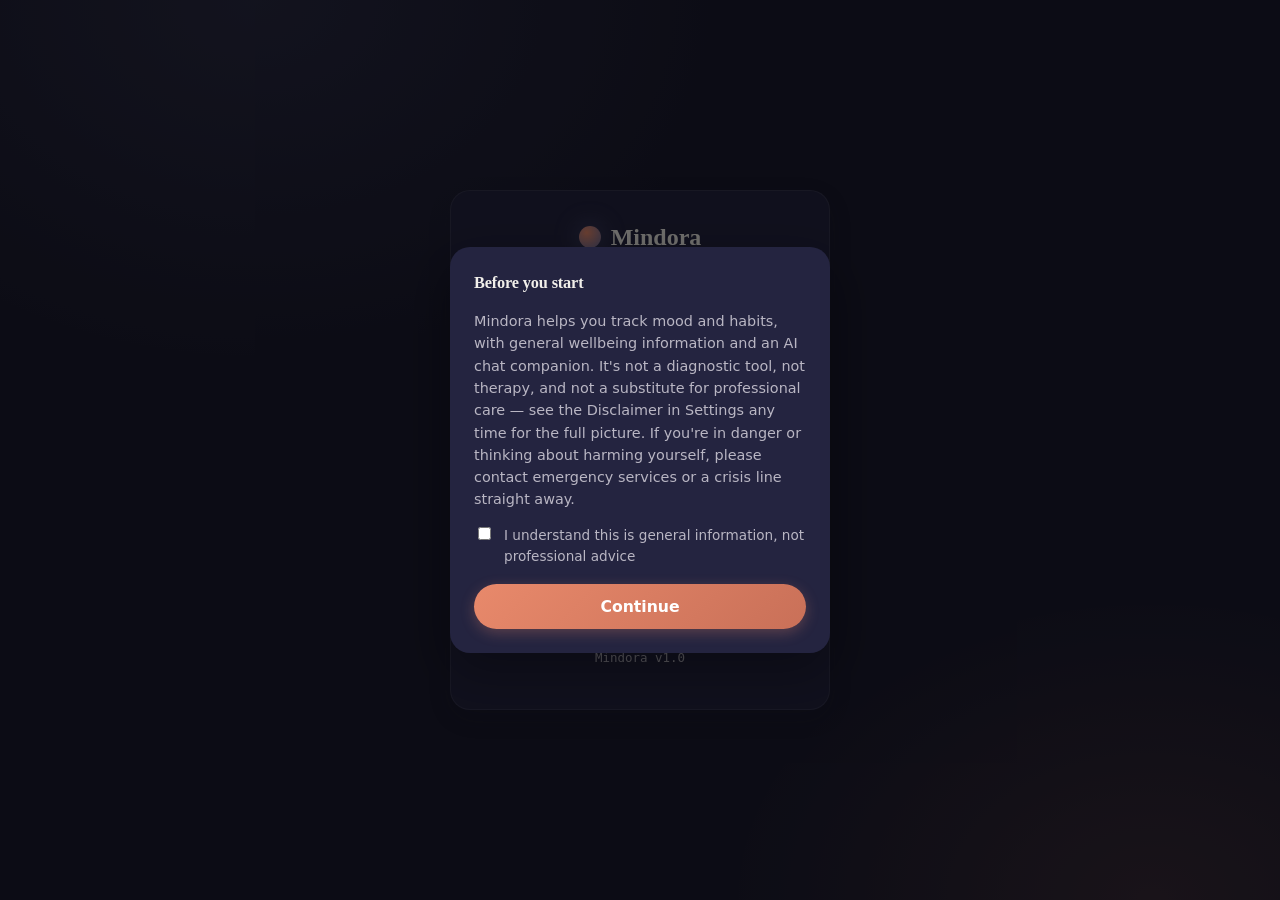
==== index.html @ e52c9e27 "Add files via upload" ====
<!DOCTYPE html>
<html lang="en" data-theme="dark">
<head>
<meta charset="UTF-8">
<meta name="viewport" content="width=device-width, initial-scale=1.0, maximum-scale=1, viewport-fit=cover">
<meta name="theme-color" content="#1B1B2F">
<meta name="apple-mobile-web-app-capable" content="yes">
<meta name="apple-mobile-web-app-status-bar-style" content="black-translucent">
<meta name="mobile-web-app-capable" content="yes">
<meta name="description" content="Mindora — mood check-ins, trends, movement and mindfulness tracking, and a supportive chat companion.">
<title>Mindora — a quiet place to check in</title>
<link rel="icon" href="data:image/svg+xml,%3Csvg xmlns='http://www.w3.org/2000/svg' viewBox='0 0 32 32'%3E%3Cdefs%3E%3CradialGradient id='g' cx='35%25' cy='30%25' r='75%25'%3E%3Cstop offset='0%25' stop-color='%23E8896B'/%3E%3Cstop offset='100%25' stop-color='%236B6F9E'/%3E%3C/radialGradient%3E%3C/defs%3E%3Ccircle cx='16' cy='16' r='15' fill='url(%23g)'/%3E%3C/svg%3E">
<link rel="stylesheet" href="css/style.css">
</head>
<body>

  <!-- ============ PROFILE GATE ============ -->
  <div id="profileGate" class="profile-gate">
    <div class="profile-card">
      <div class="profile-brand">
        <span class="brand-mark brand-mark-pulse" aria-hidden="true"></span>
        <span class="brand-name">Mindora</span>
      </div>
      <p class="muted" id="profileTagline" data-i18n="profile_app_tagline">A quiet place to check in</p>

      <label class="sr-only" for="profileLangSelect" data-i18n="field_language">Language</label>
      <select id="profileLangSelect" class="select-input lang-select"></select>

      <div id="profileError" class="profile-error hidden" role="alert" aria-live="polite"></div>

      <form id="profileForm" novalidate>
        <label class="field-label" for="profileNameInput" data-i18n="profile_name_label">Name</label>
        <input type="text" id="profileNameInput" autocomplete="name">

        <label class="field-label" for="profilePinInput" data-i18n="profile_pin_label">PIN (4+ digits)</label>
        <input type="password" id="profilePinInput" inputmode="numeric" pattern="[0-9]*" maxlength="8" autocomplete="off">

        <button type="submit" id="profileSubmitBtn" class="btn-primary" style="margin-top:16px;" data-i18n="profile_create_btn">Create profile</button>
      </form>
      <button id="profileToggleBtn" class="link-btn" style="margin-top:12px; width:100%; text-align:center;" data-i18n="profile_toggle_to_login">Already have a profile? Log in</button>
      <p class="version-footer">Mindora v1.0</p>
    </div>
  </div>

  <!-- ============ APP SHELL ============ -->
  <div id="appShell" class="app-shell hidden">

    <!-- Crisis banner: lives outside scroll content so it can never be missed -->
    <div id="crisisBanner" class="crisis-banner hidden" role="alert">
      <div class="crisis-inner">
        <div class="crisis-text">
          <strong data-i18n="crisis_heading">If things feel unsafe right now, you don't have to handle it alone.</strong>
          <span data-i18n="crisis_subtext">Some support lines you can call right now, day or night.</span>
        </div>
        <div class="crisis-actions">
          <a href="tel:131114" class="crisis-btn"><span data-i18n="helpline_lifeline">Lifeline</span> · 13 11 14</a>
          <a href="tel:1300224636" class="crisis-btn"><span data-i18n="helpline_beyondblue">Beyond Blue</span> · 1300 22 4636</a>
          <a href="tel:1300659467" class="crisis-btn"><span data-i18n="helpline_suicidecallback">Suicide Call Back</span> · 1300 659 467</a>
          <a href="tel:000" class="crisis-btn crisis-btn-urgent"><span data-i18n="helpline_emergency">Emergency</span> · 000</a>
        </div>
        <button id="crisisCollapse" class="crisis-collapse" data-i18n="crisis_minimise">Minimise</button>
      </div>
    </div>
    <button id="crisisReopen" class="crisis-reopen hidden" data-i18n="crisis_reopen">Support lines</button>

    <header class="topbar">
      <div class="brand">
        <span class="brand-mark" id="moodOrbMini" aria-hidden="true"></span>
        <span class="brand-name">Mindora</span>
      </div>
      <div class="header-actions">
        <button id="themeToggle" class="icon-btn" data-i18n-aria-label="toggle_theme" aria-label="Toggle theme">
          <svg class="icon-sun-moon" viewBox="0 0 24 24" width="18" height="18" aria-hidden="true" focusable="false"><circle cx="12" cy="12" r="4.2" fill="none" stroke="currentColor" stroke-width="1.8"/><path d="M12 2.5v3M12 18.5v3M4.2 4.2l2.1 2.1M17.7 17.7l2.1 2.1M2.5 12h3M18.5 12h3M4.2 19.8l2.1-2.1M17.7 6.3l2.1-2.1" stroke="currentColor" stroke-width="1.8" stroke-linecap="round"/></svg>
        </button>
        <button id="settingsBtn" class="icon-btn" data-i18n-aria-label="nav_settings" aria-label="Settings">
          <svg viewBox="0 0 24 24" width="18" height="18" aria-hidden="true" focusable="false"><line x1="4" y1="6" x2="20" y2="6" stroke="currentColor" stroke-width="1.8" stroke-linecap="round"/><circle cx="14" cy="6" r="2" fill="none" stroke="currentColor" stroke-width="1.8"/><line x1="4" y1="12" x2="20" y2="12" stroke="currentColor" stroke-width="1.8" stroke-linecap="round"/><circle cx="8" cy="12" r="2" fill="none" stroke="currentColor" stroke-width="1.8"/><line x1="4" y1="18" x2="20" y2="18" stroke="currentColor" stroke-width="1.8" stroke-linecap="round"/><circle cx="16" cy="18" r="2" fill="none" stroke="currentColor" stroke-width="1.8"/></svg>
        </button>
      </div>
    </header>

    <main id="screens">

      <!-- TODAY -->
      <section id="screen-today" class="screen active" aria-labelledby="greeting">
        <div class="today-hero">
          <div class="mood-orb-wrap">
            <div id="moodOrb" class="mood-orb" aria-hidden="true"></div>
          </div>
          <h1 id="greeting" data-i18n="greeting_default">How are you, really?</h1>
          <p id="todaySubline" class="muted" data-i18n="subline_none">You haven't checked in yet today.</p>
        </div>

        <div id="reminderBanner" class="reminder-banner hidden">
          <span data-i18n="reminder_banner_text">You haven't checked in yet today.</span>
          <div class="reminder-banner-actions">
            <button id="reminderBannerCta" class="link-btn" data-i18n="reminder_banner_cta">Check in now</button>
            <button id="reminderBannerDismiss" class="link-btn" data-i18n="reminder_banner_dismiss">Not now</button>
          </div>
        </div>

        <div id="checkinPromptCard" class="card cta-card">
          <p data-i18n="cta_line">One honest minute is enough.</p>
          <button id="startCheckinBtn" class="btn-primary" data-i18n="btn_checkin">Check in for today</button>
        </div>

        <div id="todaySummaryCard" class="card hidden">
          <div class="card-head">
            <h3 data-i18n="checkin_title">Today's check-in</h3>
            <button id="editCheckinBtn" class="link-btn" data-i18n="btn_edit">Edit</button>
          </div>
          <div id="todaySummaryBody"></div>
        </div>

        <div id="recommendCard" class="card hidden" aria-live="polite">
          <h3 data-i18n="recommend_title">Worth trying right now</h3>
          <ul id="recommendList" class="recommend-list"></ul>
          <div id="escalationActions" class="crisis-actions hidden" style="margin-top:12px;">
            <a href="tel:131114" class="crisis-btn-static"><span data-i18n="helpline_lifeline">Lifeline</span> · 13 11 14</a>
            <a href="tel:1300224636" class="crisis-btn-static"><span data-i18n="helpline_beyondblue">Beyond Blue</span> · 1300 22 4636</a>
            <a href="tel:000" class="crisis-btn-static"><span data-i18n="helpline_emergency">Emergency</span> · 000</a>
          </div>
        </div>

        <div class="progress-row" id="todayProgressRow"></div>

        <div class="streak-row" id="streakRow"></div>

        <div class="card">
          <div class="card-head">
            <h3 data-i18n="log_something_title">Log something</h3>
          </div>
          <div class="quick-actions">
            <button class="quick-btn" data-quick="physical" data-i18n="quick_movement">+ Movement</button>
            <button class="quick-btn" data-quick="mind" data-i18n="quick_mind">+ Mind exercise</button>
          </div>
        </div>
      </section>

      <!-- CHECK-IN -->
      <section id="screen-checkin" class="screen">
        <h2 data-i18n="checkin_title">Today's check-in</h2>
        <p class="muted" data-i18n="checkin_privacy">This stays on this device, and it's just for you.</p>

        <div class="card">
          <label class="field-label" for="moodSlider" data-i18n="field_mood">Mood right now</label>
          <input type="range" id="moodSlider" min="1" max="10" value="5" class="mood-slider">
          <div class="mood-slider-labels"><span data-i18n="mood_low">Heavy</span><span id="moodValueLabel" aria-hidden="true">5</span><span data-i18n="mood_high">Light</span></div>

          <p class="field-label" id="tagsLabel" data-i18n="field_tags">What's present today? (pick any)</p>
          <div id="tagChips" class="chip-row" role="group" aria-labelledby="tagsLabel"></div>

          <label class="field-label" for="sleepInput" data-i18n="field_sleep">Sleep last night (hours)</label>
          <input type="number" id="sleepInput" min="0" max="14" step="0.5" data-i18n-placeholder="sleep_placeholder">

          <label class="field-label" for="stressSlider" data-i18n="field_stress">Stress level</label>
          <input type="range" id="stressSlider" min="1" max="10" value="5" class="mood-slider">
          <div class="mood-slider-labels"><span data-i18n="stress_low">Calm</span><span id="stressValueLabel" aria-hidden="true">5</span><span data-i18n="stress_high">Stretched thin</span></div>

          <label class="field-label" for="journalInput" data-i18n="field_journal">Anything you want to put into words? (optional)</label>
          <textarea id="journalInput" rows="4" data-i18n-placeholder="journal_placeholder"></textarea>

          <button type="button" id="moreQuestionsToggle" class="link-btn" aria-expanded="false" data-i18n="more_questions_toggle" style="margin-top:18px; display:block;">+ A few more questions (optional)</button>
          <div id="moreQuestionsPanel" class="hidden" style="margin-top:6px;">
            <p class="muted-inline" data-i18n="more_questions_intro" style="display:block; margin-bottom:6px;">These are optional — skip anything that doesn't fit.</p>

            <label class="field-label" for="energySlider" data-i18n="field_energy">Energy level</label>
            <input type="range" id="energySlider" min="1" max="10" value="5" class="mood-slider">
            <div class="mood-slider-labels"><span data-i18n="energy_low">Low</span><span id="energyValueLabel" aria-hidden="true">5</span><span data-i18n="energy_high">Energised</span></div>

            <label class="field-label" for="enjoymentSlider" data-i18n="field_enjoyment">Enjoying things?</label>
            <input type="range" id="enjoymentSlider" min="1" max="10" value="5" class="mood-slider">
            <div class="mood-slider-labels"><span data-i18n="enjoyment_low">Flat</span><span id="enjoymentValueLabel" aria-hidden="true">5</span><span data-i18n="enjoyment_high">Engaged</span></div>

            <label class="field-label" for="connectionSlider" data-i18n="field_connection">Feeling connected</label>
            <input type="range" id="connectionSlider" min="1" max="10" value="5" class="mood-slider">
            <div class="mood-slider-labels"><span data-i18n="connection_low">Isolated</span><span id="connectionValueLabel" aria-hidden="true">5</span><span data-i18n="connection_high">Connected</span></div>

            <label class="field-label" for="focusSlider" data-i18n="field_focus">Focus today</label>
            <input type="range" id="focusSlider" min="1" max="10" value="5" class="mood-slider">
            <div class="mood-slider-labels"><span data-i18n="focus_low">Scattered</span><span id="focusValueLabel" aria-hidden="true">5</span><span data-i18n="focus_high">Clear</span></div>

            <label class="field-label" for="sleepQualitySlider" data-i18n="field_sleep_quality">Sleep quality</label>
            <input type="range" id="sleepQualitySlider" min="1" max="10" value="5" class="mood-slider">
            <div class="mood-slider-labels"><span data-i18n="sleepquality_low">Poor</span><span id="sleepQualityValueLabel" aria-hidden="true">5</span><span data-i18n="sleepquality_high">Great</span></div>

            <label class="field-label" for="tensionSlider" data-i18n="field_tension">Physical tension</label>
            <input type="range" id="tensionSlider" min="1" max="10" value="5" class="mood-slider">
            <div class="mood-slider-labels"><span data-i18n="tension_low">Relaxed</span><span id="tensionValueLabel" aria-hidden="true">5</span><span data-i18n="tension_high">Tense</span></div>

            <label class="field-label" for="outlookSlider" data-i18n="field_outlook">Outlook for tomorrow</label>
            <input type="range" id="outlookSlider" min="1" max="10" value="5" class="mood-slider">
            <div class="mood-slider-labels"><span data-i18n="outlook_low">Worried</span><span id="outlookValueLabel" aria-hidden="true">5</span><span data-i18n="outlook_high">Hopeful</span></div>

            <p class="field-label" id="appetiteLabel" data-i18n="field_appetite">Appetite</p>
            <div id="appetiteChips" class="chip-row" role="group" aria-labelledby="appetiteLabel"></div>
          </div>

          <div class="form-actions">
            <button id="cancelCheckinBtn" class="btn-ghost" data-i18n="btn_cancel">Cancel</button>
            <button id="saveCheckinBtn" class="btn-primary" data-i18n="btn_save_checkin">Save check-in</button>
          </div>
        </div>
      </section>

      <!-- TRENDS -->
      <section id="screen-trends" class="screen">
        <h2 data-i18n="trends_title">Trends</h2>

        <div class="range-tabs" id="rangeTabs" role="group" aria-label="Date range">
          <button class="range-tab active" data-range="7" data-i18n="range_7" aria-pressed="true">7d</button>
          <button class="range-tab" data-range="30" data-i18n="range_30" aria-pressed="false">30d</button>
          <button class="range-tab" data-range="90" data-i18n="range_90" aria-pressed="false">90d</button>
        </div>

        <div class="card">
          <h3 data-i18n="mood_over_time">Mood over time</h3>
          <div id="moodLineChart" class="mindora-linechart"></div>
          <p id="noMoodDataMsg" class="muted hidden" data-i18n="no_mood_data">Check in for a few days to see a trend line here.</p>
        </div>

        <div class="card">
          <h3 id="heatmapHeading" data-i18n="this_month">This month</h3>
          <div id="heatmapGrid" class="heatmap-grid" role="img" aria-labelledby="heatmapHeading"></div>
          <div class="heatmap-legend">
            <span class="muted-inline" data-i18n="heatmap_lighter">Lighter</span>
            <span class="heatmap-legend-bar" aria-hidden="true"></span>
            <span class="muted-inline" data-i18n="heatmap_brighter">Brighter</span>
          </div>
        </div>

        <div class="card">
          <h3 data-i18n="snapshot">Snapshot</h3>
          <div id="statsGrid" class="stats-grid"></div>
        </div>

        <div class="card">
          <h3 data-i18n="tags_shown">What's been showing up</h3>
          <div id="tagFreq" class="tagfreq-list"></div>
        </div>

        <p class="settings-section-label" data-i18n="insights_title">Insights</p>

        <div class="card">
          <h3 data-i18n="insights_weekday_title">Average mood by day of week</h3>
          <div id="weekdayInsight" class="tagfreq-list"></div>
        </div>

        <div class="card">
          <h3 data-i18n="insights_comparison_title">What seems to help</h3>
          <div id="comparisonInsight" class="tagfreq-list"></div>
        </div>
      </section>

      <!-- TRACKER -->
      <section id="screen-tracker" class="screen">
        <h2 data-i18n="move_mind_title">Move &amp; Mind</h2>
        <p class="muted" data-i18n="move_mind_sub">Track your body and your headspace, side by side.</p>

        <div class="tracker-cols">
          <div class="card tracker-col">
            <h3 data-i18n="movement">Movement</h3>
            <div class="stat-pair">
              <div><span id="moveStreakNum" class="stat-num">0</span><span class="stat-cap" data-i18n="day_streak">day streak</span></div>
              <div><span id="moveWeekNum" class="stat-num">0</span><span class="stat-cap" data-i18n="this_week">this week</span></div>
            </div>
            <button class="btn-secondary full" data-quick="physical" data-i18n="log_movement_btn">Log movement</button>
          </div>
          <div class="card tracker-col">
            <h3 data-i18n="mind">Mind</h3>
            <div class="stat-pair">
              <div><span id="mindStreakNum" class="stat-num">0</span><span class="stat-cap" data-i18n="day_streak">day streak</span></div>
              <div><span id="mindWeekNum" class="stat-num">0</span><span class="stat-cap" data-i18n="this_week">this week</span></div>
            </div>
            <button class="btn-secondary full" data-quick="mind" data-i18n="log_mind_btn">Log mind exercise</button>
          </div>
        </div>

        <div class="card">
          <h3 data-i18n="recent_activity">Recent activity</h3>
          <div id="activityLog" class="activity-log"></div>
        </div>

        <div class="card">
          <h3 data-i18n="medications_title">Medications &amp; Supplements</h3>
          <p class="muted" data-i18n="medications_sub" style="margin-bottom:12px;">Track what you take, see it alongside your mood — not a substitute for your prescriber's guidance.</p>
          <div id="medicationsList" class="activity-log" style="margin-bottom:12px;"></div>
          <div class="medication-add-row">
            <input type="text" id="medicationNewName" data-i18n-placeholder="medications_add_placeholder" placeholder="Add a medication or supplement">
            <button id="medicationAddBtn" class="btn-secondary" data-i18n="medications_add_btn">Add</button>
          </div>
          <p class="muted-inline" data-i18n="medications_disclaimer" style="display:block; margin-top:10px;">Mindora doesn't manage dosages or schedules — it just helps you see whether you took something on a given day. Always follow your prescriber's instructions.</p>
        </div>
      </section>

      <!-- LOG SCREEN -->
      <section id="screen-log" class="screen">
        <h2 id="logScreenTitle" data-i18n="log_title_movement">Log movement</h2>
        <div class="card">
          <label class="field-label" for="logType" data-i18n="field_type">Type</label>
          <select id="logType" class="select-input"></select>

          <label class="field-label" for="logDuration" data-i18n="field_duration">Duration (minutes)</label>
          <input type="number" id="logDuration" min="1" max="300" value="20">

          <div id="intensityWrap">
            <label class="field-label" for="logIntensity" data-i18n="field_intensity">Intensity</label>
            <input type="range" id="logIntensity" min="1" max="5" value="3" class="mood-slider">
            <div class="mood-slider-labels"><span data-i18n="intensity_easy">Easy</span><span id="intensityValueLabel" aria-hidden="true">3</span><span data-i18n="intensity_allout">All-out</span></div>
          </div>

          <label class="field-label" for="logNotes" data-i18n="field_notes">Notes (optional)</label>
          <textarea id="logNotes" rows="2"></textarea>

          <div class="form-actions">
            <button id="cancelLogBtn" class="btn-ghost" data-i18n="btn_cancel">Cancel</button>
            <button id="saveLogBtn" class="btn-primary" data-i18n="btn_save">Save</button>
          </div>
        </div>
      </section>

      <!-- LEARN -->
      <section id="screen-learn" class="screen">
        <h2 data-i18n="learn_title">Learn</h2>

        <div class="range-tabs" id="learnTabs" role="group" aria-label="Learn section">
          <button class="range-tab active" data-learntab="understand" data-i18n="tab_understand" aria-pressed="true">Understand</button>
          <button class="range-tab" data-learntab="wellbeing" data-i18n="tab_wellbeing" aria-pressed="false">Well-being</button>
        </div>

        <p class="muted" id="learnSubtitleText" data-i18n="learn_subtitle">A few things worth knowing about mood, stress, and what actually helps.</p>
        <p class="muted-inline" data-i18n="learn_disclaimer" style="display:block; margin-bottom:14px;">General information, not a diagnosis or treatment plan — see Settings for when and how to get real support.</p>

        <div id="learnTopics" class="learn-topics"></div>
      </section>

      <!-- CHAT -->
      <section id="screen-chat" class="screen">
        <h2 data-i18n="chat_title">Chat</h2>
        <p class="muted" data-i18n="chat_disclaimer">Not a therapist or crisis service — just a supportive presence. See Settings for real helplines.</p>

        <div id="chatApiKeyPrompt" class="card hidden">
          <h3 data-i18n="chat_api_key_missing_title">Add an API key to chat</h3>
          <p class="muted" data-i18n="chat_api_key_missing_body">Mindora's chat uses the Anthropic API directly from your browser. Add your own API key in Settings to turn it on — nothing is sent anywhere except directly to Anthropic.</p>
          <button id="chatGoToSettingsBtn" class="btn-secondary" data-i18n="chat_go_to_settings">Go to Settings</button>
        </div>

        <div id="chatPanel">
          <label class="chip" style="display:inline-flex; align-items:center; gap:8px; margin-bottom:12px;">
            <input type="checkbox" id="chatContextToggle" style="width:auto;">
            <span data-i18n="chat_context_toggle">Include today's check-in as context</span>
          </label>

          <div id="chatMessages" class="chat-messages" role="log" aria-live="polite"></div>

          <div class="chat-input-row">
            <label class="sr-only" for="chatInput" data-i18n="chat_input_placeholder">Type how you're feeling…</label>
            <textarea id="chatInput" rows="1" data-i18n-placeholder="chat_input_placeholder"></textarea>
            <button id="chatSendBtn" class="btn-primary chat-send-btn" data-i18n-aria-label="chat_send" aria-label="Send">
              <svg viewBox="0 0 24 24" width="18" height="18" aria-hidden="true" focusable="false"><path d="M3 11l18-7-7 18-2.5-7L3 11z" fill="none" stroke="currentColor" stroke-width="1.8" stroke-linejoin="round" stroke-linecap="round"/></svg>
            </button>
          </div>
          <button id="chatClearBtn" class="link-btn" style="margin-top:10px;" data-i18n="chat_clear">Clear chat</button>
        </div>
      </section>

      <!-- SETTINGS -->
      <section id="screen-settings" class="screen">
        <h2 data-i18n="settings_title">Settings</h2>

        <p class="settings-section-label" data-i18n="settings_section_account">Account</p>
        <div class="card">
          <label class="field-label" for="nameInput" data-i18n="field_name">Your name (optional, just for the greeting)</label>
          <input type="text" id="nameInput">
          <div class="form-actions"><button id="saveNameBtn" class="btn-secondary" data-i18n="btn_save_name">Save</button></div>
        </div>

        <div class="card">
          <label class="field-label" for="settingsLangSelect" data-i18n="field_language">Language</label>
          <select id="settingsLangSelect" class="select-input"></select>
        </div>

        <div class="card">
          <h3 data-i18n="reminder_section_title">Daily reminder</h3>
          <label class="field-label" for="reminderTimeInput" data-i18n="reminder_time_label">Remind me by</label>
          <input type="time" id="reminderTimeInput">
          <div class="form-actions">
            <button id="reminderClearBtn" class="btn-ghost full" data-i18n="reminder_off">Off</button>
          </div>
          <p class="muted-inline" data-i18n="reminder_note" style="display:block; margin-top:10px;">This only works while Mindora is open in a tab — a static site like this can't send notifications when it's closed. If you'd like a real push reminder, consider your phone's own reminders app pointed at this page.</p>
        </div>

        <p class="settings-section-label" data-i18n="settings_section_data">Privacy &amp; Data</p>
        <div class="card">
          <h3 data-i18n="field_api_key">Anthropic API key</h3>
          <p class="muted" data-i18n="api_key_helper">Stored only in this browser, never synced to your profile or anywhere else. Get one at console.anthropic.com.</p>
          <label class="sr-only" for="apiKeyInput" data-i18n="field_api_key">Anthropic API key</label>
          <input type="password" id="apiKeyInput" autocomplete="off" placeholder="sk-ant-...">
          <div class="form-actions"><button id="saveApiKeyBtn" class="btn-secondary" data-i18n="btn_save_api_key">Save key</button></div>
        </div>

        <div class="card">
          <h3 data-i18n="your_data">Your data</h3>
          <p class="muted" data-i18n="your_data_note">Stored under your profile. Export anytime for a personal backup.</p>
          <div class="form-actions">
            <button id="exportJsonBtn" class="btn-secondary" data-i18n="export_json">Export as JSON</button>
            <button id="exportCsvBtn" class="btn-secondary" data-i18n="export_csv">Export as CSV</button>
          </div>
          <div class="form-actions">
            <button id="clearDataBtn" class="btn-danger" data-i18n="clear_data">Clear all data</button>
          </div>
        </div>

        <p class="settings-section-label" data-i18n="settings_section_about">About</p>
        <div class="card">
          <h3 data-i18n="switch_profile">Switch profile</h3>
          <div class="form-actions">
            <button id="switchProfileBtn" class="btn-secondary full" data-i18n="switch_profile">Switch profile</button>
          </div>
          <div class="form-actions">
            <button id="logoutBtn" class="btn-ghost full" data-i18n="logout">Log out</button>
          </div>
        </div>

        <div class="card disclaimer-card">
          <h3 data-i18n="about_title">About Mindora</h3>
          <p class="muted" id="aboutBody" data-i18n="about_body">Mindora helps you notice patterns in your mood and habits over time. It is not a diagnostic tool, it doesn't replace professional care, and any suggestions it makes are based on simple rules you can see — not a clinical assessment. If you're worried about your mental health, a GP, psychologist, or one of the support lines below is the right next step.</p>
          <div class="crisis-actions">
            <a href="tel:131114" class="crisis-btn-static"><span data-i18n="helpline_lifeline">Lifeline</span> · 13 11 14</a>
            <a href="tel:1300224636" class="crisis-btn-static"><span data-i18n="helpline_beyondblue">Beyond Blue</span> · 1300 22 4636</a>
            <a href="tel:1800551800" class="crisis-btn-static"><span data-i18n="helpline_kidshelpline">Kids Helpline</span> · 1800 55 1800</a>
          </div>
        </div>

        <div class="card disclaimer-card">
          <h3 data-i18n="disclaimer_title">Disclaimer</h3>
          <p class="muted" data-i18n="disclaimer_body">The information in Learn and Well-being is general and educational only, put together from publicly available knowledge. It isn't personalised advice and hasn't been reviewed by a clinician for your specific situation. Please don't treat anything in this app as a replacement for professional judgement — read it critically, and check anything important with a qualified GP, psychologist, or other professional rather than relying on it alone.</p>
          <p class="version-footer">Mindora v1.0</p>
        </div>
      </section>

    </main>

    <nav class="bottombar" id="bottomNav" aria-label="Main">
      <button class="nav-btn active" data-screen="today" aria-current="page">
        <span class="nav-icon" aria-hidden="true"><svg viewBox="0 0 24 24" width="20" height="20"><circle cx="12" cy="12" r="4.2" fill="none" stroke="currentColor" stroke-width="1.8"/><path d="M12 2.5v3M12 18.5v3M4.2 4.2l2.1 2.1M17.7 17.7l2.1 2.1M2.5 12h3M18.5 12h3M4.2 19.8l2.1-2.1M17.7 6.3l2.1-2.1" stroke="currentColor" stroke-width="1.8" stroke-linecap="round"/></svg></span>
        <span data-i18n="nav_today">Today</span>
      </button>
      <button class="nav-btn" data-screen="trends">
        <span class="nav-icon" aria-hidden="true"><svg viewBox="0 0 24 24" width="20" height="20"><path d="M3 17l5-5 4 4 7-9" fill="none" stroke="currentColor" stroke-width="1.8" stroke-linecap="round" stroke-linejoin="round"/></svg></span>
        <span data-i18n="nav_trends">Trends</span>
      </button>
      <button class="nav-btn" data-screen="tracker">
        <span class="nav-icon" aria-hidden="true"><svg viewBox="0 0 24 24" width="20" height="20"><path d="M3 12h4l2-5 4 10 2-5h6" fill="none" stroke="currentColor" stroke-width="1.8" stroke-linecap="round" stroke-linejoin="round"/></svg></span>
        <span data-i18n="nav_tracker">Move</span>
      </button>
      <button class="nav-btn" data-screen="learn">
        <span class="nav-icon" aria-hidden="true"><svg viewBox="0 0 24 24" width="20" height="20"><rect x="5" y="3" width="14" height="18" rx="2" fill="none" stroke="currentColor" stroke-width="1.8"/><line x1="8" y1="8" x2="16" y2="8" stroke="currentColor" stroke-width="1.8" stroke-linecap="round"/><line x1="8" y1="12" x2="16" y2="12" stroke="currentColor" stroke-width="1.8" stroke-linecap="round"/><line x1="8" y1="16" x2="13" y2="16" stroke="currentColor" stroke-width="1.8" stroke-linecap="round"/></svg></span>
        <span data-i18n="nav_learn">Learn</span>
      </button>
      <button class="nav-btn" data-screen="chat">
        <span class="nav-icon" aria-hidden="true"><svg viewBox="0 0 24 24" width="20" height="20"><path d="M4 4h16v10H9l-4 4v-4H4V4z" fill="none" stroke="currentColor" stroke-width="1.8" stroke-linecap="round" stroke-linejoin="round"/></svg></span>
        <span data-i18n="nav_chat">Chat</span>
      </button>
    </nav>
  </div>

  <script src="js/i18n.js"></script>
  <script src="js/modal.js"></script>
  <script src="js/config.js"></script>
  <script src="js/api.js"></script>
  <script src="js/storage.js"></script>
  <script src="js/profiles.js"></script>
  <script src="js/recommend.js"></script>
  <script src="js/mood.js"></script>
  <script src="js/tracker.js"></script>
  <script src="js/charts.js"></script>
  <script src="js/trends.js"></script>
  <script src="js/learn.js"></script>
  <script src="js/wellbeing.js"></script>
  <script src="js/chat.js"></script>
  <script src="js/app.js"></script>
</body>
</html>
---- css/style.css ----
/* ====================================================
   MINDORA — design tokens
   Palette is one warm gradient (Dusk -> Bloom), deliberately
   NOT a red/green good-bad scale — low mood days aren't "red".
   ==================================================== */
:root{
  --ink:        #1B1B2F;
  --ink-soft:   #242440;
  --ink-softer: #2D2D4D;
  --paper:      #F7F4EF;
  --paper-card: #FFFFFF;
  --bloom:      #E8896B;  /* warm coral — high energy end */
  --bloom-dim:  #C97058;
  --dusk:       #6B6F9E;  /* soft indigo — calm/low-arousal end */
  --moss:       #7C9885;  /* sage — settled, steady */
  --ash:        #8A8794;
  --ash-dark:   #B9B6C3;
  --crisis-bg:  #5C2A3A;
  --crisis-bg2: #4A2230;
  --radius-lg: 20px;
  --radius-md: 14px;
  --radius-sm: 10px;
  --shadow-soft: 0 8px 24px rgba(27,27,47,0.10);
  --font-display: 'Fraunces', Georgia, serif;
  --font-body: 'Inter', -apple-system, system-ui, sans-serif;
  --font-mono: 'JetBrains Mono', 'SF Mono', monospace;
}

[data-theme="dark"]{
  --bg: var(--ink);
  --bg-card: var(--ink-soft);
  --bg-card-2: var(--ink-softer);
  --text: #F1EFEA;
  --text-muted: var(--ash-dark);
  --border: rgba(255,255,255,0.08);
}
[data-theme="light"]{
  --bg: var(--paper);
  --bg-card: var(--paper-card);
  --bg-card-2: #FBF8F3;
  --text: #211F2E;
  --text-muted: #6E6B78;
  --border: rgba(27,27,47,0.08);
}

.sr-only{
  position:absolute; width:1px; height:1px; padding:0; margin:-1px;
  overflow:hidden; clip:rect(0,0,0,0); white-space:nowrap; border:0;
}

:focus-visible{
  outline:2px solid var(--bloom);
  outline-offset:2px;
  border-radius:6px;
}

@import url('https://fonts.googleapis.com/css2?family=Fraunces:opsz,wght@9..144,400;9..144,500;9..144,600&family=Inter:wght@400;500;600;700&family=JetBrains+Mono:wght@400;500&display=swap');

*{box-sizing:border-box;}
html,body{margin:0;padding:0; overscroll-behavior-y:contain;}
body{
  background:var(--bg);
  color:var(--text);
  font-family:var(--font-body);
  line-height:1.5;
  -webkit-font-smoothing:antialiased;
  -webkit-tap-highlight-color:transparent;
  transition:background .3s ease,color .3s ease;
}
button{ touch-action:manipulation; }
h1,h2,h3{font-family:var(--font-display); font-weight:600; margin:0 0 6px; letter-spacing:-0.01em;}
h1{font-size:1.6rem;}
h2{font-size:1.3rem; margin-bottom:14px;}
h3{font-size:1.02rem; margin-bottom:10px;}
p{line-height:1.5;}
.muted{color:var(--text-muted); font-size:.92rem;}
.muted-inline{color:var(--text-muted); font-size:.82rem; font-weight:400;}
button{font-family:var(--font-body); cursor:pointer;}
textarea,input,select{font-family:var(--font-body);}

.app-shell{
  max-width:480px;
  margin:0 auto;
  min-height:100vh;
  min-height:100dvh;
  display:flex;
  flex-direction:column;
  position:relative;
}

/* ---------- Topbar ---------- */
.topbar{
  display:flex; align-items:center; justify-content:space-between;
  padding:16px 18px 8px;
}
.brand{display:flex; align-items:center; gap:8px;}
.brand-mark{
  width:16px; height:16px; border-radius:50%;
  background:radial-gradient(circle at 35% 30%, var(--bloom), var(--dusk));
}
.brand-name{font-family:var(--font-display); font-weight:600; font-size:1.1rem;}
.header-actions{display:flex; gap:8px;}
.icon-btn{
  background:var(--bg-card); border:1px solid var(--border); color:var(--text);
  width:36px; height:36px; border-radius:50%; font-size:1rem;
  display:flex; align-items:center; justify-content:center;
}

/* ---------- Screens ---------- */
main#screens{flex:1; padding:4px 18px 100px;}
.screen{display:none; animation:fadeIn .25s ease;}
.screen.active{display:block;}
@keyframes fadeIn{from{opacity:0; transform:translateY(4px);} to{opacity:1; transform:translateY(0);}}

/* ---------- Today / Mood Orb ---------- */
.today-hero{text-align:center; padding:18px 0 8px;}
.mood-orb-wrap{display:flex; justify-content:center; margin-bottom:14px;}
.mood-orb{
  width:120px; height:120px; border-radius:50%;
  background:radial-gradient(circle at 35% 30%, var(--dusk), var(--ink-softer) 70%);
  box-shadow:0 0 40px 6px rgba(107,111,158,0.35);
  animation:orbPulse 5s ease-in-out infinite;
}
@keyframes orbPulse{
  0%,100%{transform:scale(1); filter:brightness(1);}
  50%{transform:scale(1.04); filter:brightness(1.08);}
}
#todaySubline{margin-top:2px;}

/* ---------- Cards ---------- */
.card{
  background:var(--bg-card);
  border:1px solid var(--border);
  border-radius:var(--radius-lg);
  padding:18px;
  margin-bottom:14px;
  box-shadow:var(--shadow-soft);
  transition:box-shadow .2s ease;
}
.card-head{display:flex; align-items:center; justify-content:space-between; margin-bottom:4px;}
.cta-card{text-align:center;}
.cta-card p{margin:0 0 12px; font-size:1.05rem;}
.hidden{display:none !important;}

/* ---------- Buttons ---------- */
.btn-primary{
  background:linear-gradient(135deg, var(--bloom), var(--bloom-dim));
  color:#fff; border:none; border-radius:999px;
  padding:13px 22px; font-weight:600; font-size:.98rem;
  width:100%;
  box-shadow:0 4px 14px rgba(232,137,107,0.28);
  transition:transform .12s ease, box-shadow .12s ease;
}
.btn-primary:active{transform:scale(0.97); box-shadow:0 2px 8px rgba(232,137,107,0.28);}
.btn-secondary{
  background:var(--bg-card-2); color:var(--text); border:1px solid var(--border);
  border-radius:999px; padding:11px 18px; font-weight:600; font-size:.92rem;
  transition:transform .12s ease;
}
.btn-secondary:active{transform:scale(0.97);}
.btn-secondary.full{width:100%; margin-top:10px;}
.btn-ghost{
  background:transparent; border:1px solid var(--border); color:var(--text-muted);
  border-radius:999px; padding:11px 18px; font-weight:500;
  transition:transform .12s ease;
}
.btn-ghost:active{transform:scale(0.97);}
.btn-ghost.full{width:100%;}
.btn-danger{
  background:transparent; border:1px solid var(--bloom-dim); color:var(--bloom);
  border-radius:999px; padding:9px 16px; font-weight:600; font-size:.85rem; flex-shrink:0;
  transition:transform .12s ease;
}
.btn-danger:active{transform:scale(0.97);}
.link-btn{background:none; border:none; color:var(--dusk); font-weight:600; font-size:.88rem;}
.form-actions{display:flex; gap:10px; margin-top:14px;}
.form-actions .btn-primary, .form-actions .btn-ghost, .form-actions .btn-secondary{flex:1;}

.quick-actions{display:flex; gap:10px;}
.quick-btn{
  flex:1; background:var(--bg-card-2); border:1px solid var(--border); color:var(--text);
  border-radius:var(--radius-md); padding:14px 10px; font-weight:600; font-size:.88rem;
}
.quick-btn:active{transform:scale(0.98);}

/* ---------- Form fields ---------- */
.field-label{display:block; font-weight:600; font-size:.88rem; margin:16px 0 8px;}
.field-label:first-of-type{margin-top:0;}
input[type="text"], input[type="number"], input[type="password"], textarea, select.select-input{
  width:100%; background:var(--bg-card-2); border:1px solid var(--border); color:var(--text);
  border-radius:var(--radius-sm); padding:12px 12px; font-size:1rem;
}
textarea{resize:vertical;}
.mood-slider{width:100%; accent-color:var(--bloom); height:28px;}
.mood-slider-labels{display:flex; justify-content:space-between; font-size:.78rem; color:var(--text-muted); margin-top:4px;}
.mood-slider-labels span:nth-child(2){font-family:var(--font-mono); color:var(--text); font-weight:600;}

.chip-row{display:flex; flex-wrap:wrap; gap:8px;}
.chip{
  background:var(--bg-card-2); border:1px solid var(--border); color:var(--text-muted);
  border-radius:999px; padding:9px 15px; font-size:.85rem; font-weight:500; touch-action:manipulation;
}
.chip.selected{background:var(--dusk); color:#fff; border-color:var(--dusk);}

/* ---------- Streaks ---------- */
.streak-row{display:flex; gap:10px; margin-bottom:14px;}
.streak-chip{
  flex:1; background:var(--bg-card); border:1px solid var(--border); border-radius:var(--radius-md);
  padding:12px; text-align:center;
}
.streak-chip .num{font-family:var(--font-mono); font-size:1.3rem; font-weight:600; display:block;}
.streak-chip .cap{font-size:.74rem; color:var(--text-muted);}

/* ---------- Recommend list ---------- */
.recommend-list{list-style:none; margin:0; padding:0; display:flex; flex-direction:column; gap:10px;}
.recommend-list li{
  background:var(--bg-card-2); border-radius:var(--radius-md); padding:12px 14px;
  font-size:.92rem; border-left:3px solid var(--dusk);
}
.recommend-list li.urgent{border-left-color:var(--bloom);}
.recommend-list li.positive{border-left-color:var(--moss); background:rgba(124,152,133,0.08);}

/* ---------- Range tabs (trends) ---------- */
.range-tabs{display:flex; gap:8px; margin-bottom:14px;}
.range-tab{
  flex:1; background:var(--bg-card); border:1px solid var(--border); color:var(--text-muted);
  border-radius:999px; padding:9px 0; font-weight:600; font-size:.85rem;
}
.range-tab.active{background:var(--dusk); color:#fff; border-color:var(--dusk);}

/* ---------- Heatmap ---------- */
.heatmap-grid{display:grid; grid-template-columns:repeat(7,1fr); gap:6px; margin-top:6px;}
.heatmap-cell{
  aspect-ratio:1; border-radius:6px; background:var(--bg-card-2);
  display:flex; align-items:center; justify-content:center;
  font-size:.68rem; color:var(--text-muted); font-family:var(--font-mono);
}
.heatmap-cell.empty{background:transparent;}
.heatmap-legend{display:flex; align-items:center; gap:8px; margin-top:10px; justify-content:center;}
.heatmap-legend-bar{
  width:90px; height:8px; border-radius:4px;
  background:linear-gradient(90deg, var(--bg-card-2), var(--dusk), var(--bloom));
}

/* ---------- Stats grid ---------- */
.stats-grid{display:grid; grid-template-columns:1fr 1fr; gap:10px;}
.stat-box{background:var(--bg-card-2); border-radius:var(--radius-md); padding:12px; text-align:center;}
.stat-box .num{font-family:var(--font-mono); font-size:1.25rem; font-weight:600; display:block;}
.stat-box .cap{font-size:.74rem; color:var(--text-muted);}

/* ---------- Tag freq ---------- */
.tagfreq-list{display:flex; flex-direction:column; gap:8px;}
.tagfreq-row{display:flex; align-items:center; gap:10px; font-size:.85rem;}
.tagfreq-row .tagfreq-bar-wrap{flex:1; background:var(--bg-card-2); border-radius:6px; height:8px; overflow:hidden;}
.tagfreq-row .tagfreq-bar{height:100%; background:linear-gradient(90deg, var(--dusk), var(--bloom));}
.tagfreq-row .tagfreq-name{width:90px; flex-shrink:0; color:var(--text-muted);}
.tagfreq-row .tagfreq-count{font-family:var(--font-mono); width:24px; text-align:right;}

/* ---------- Tracker ---------- */
.tracker-cols{display:grid; grid-template-columns:1fr 1fr; gap:12px;}
.tracker-col{padding:16px;}
.stat-pair{display:flex; justify-content:space-between; margin-bottom:12px;}
.stat-pair > div{text-align:center; flex:1;}
.stat-num{font-family:var(--font-mono); font-size:1.4rem; font-weight:600; display:block;}
.stat-cap{font-size:.7rem; color:var(--text-muted);}

.activity-log{display:flex; flex-direction:column; gap:10px;}
.activity-row{
  display:flex; align-items:center; gap:10px; padding:10px; background:var(--bg-card-2);
  border-radius:var(--radius-sm); flex-wrap:wrap;
}
.activity-icon{
  width:30px; height:30px; border-radius:50%; flex-shrink:0;
  display:flex; align-items:center; justify-content:center; font-size:.85rem;
}
.activity-icon.physical{background:rgba(232,137,107,0.18); color:var(--bloom);}
.activity-icon.mind{background:rgba(107,111,158,0.2); color:var(--dusk);}
.activity-icon.medication{background:rgba(124,152,133,0.2); color:var(--moss);}
.activity-main{flex:1; min-width:0;}
.activity-title{font-weight:600; font-size:.88rem;}
.activity-meta{font-size:.76rem; color:var(--text-muted);}
.activity-del{background:none; border:none; color:var(--text-muted); font-size:1rem; padding:4px;}
.empty-state{color:var(--text-muted); font-size:.88rem; text-align:center; padding:20px 0;}

/* ---------- Disclaimer card ---------- */
.disclaimer-card .crisis-actions{margin-top:10px; flex-direction:column;}
.crisis-btn-static{
  display:block; text-align:center; background:var(--bg-card-2); color:var(--text);
  border-radius:var(--radius-sm); padding:10px; margin-bottom:8px; font-weight:600; font-size:.85rem;
  text-decoration:none; border:1px solid var(--border);
}

/* ---------- Crisis banner ---------- */
.crisis-banner{
  position:sticky; top:0; z-index:50;
  background:linear-gradient(135deg, var(--crisis-bg), var(--crisis-bg2));
  color:#fff; padding:14px 18px;
}
.crisis-inner{max-width:480px; margin:0 auto; position:relative;}
.crisis-text{display:block; margin-bottom:10px; font-size:.88rem; line-height:1.45;}
.crisis-text strong{display:block; margin-bottom:2px; font-family:var(--font-display); font-size:1rem;}
.crisis-actions{display:flex; flex-wrap:wrap; gap:8px;}
.crisis-btn{
  background:rgba(255,255,255,0.15); color:#fff; text-decoration:none;
  padding:8px 12px; border-radius:999px; font-size:.8rem; font-weight:600;
  border:1px solid rgba(255,255,255,0.3);
}
.crisis-btn-urgent{background:#fff; color:var(--crisis-bg);}
.crisis-collapse{
  position:absolute; top:-2px; right:0; background:none; border:none; color:rgba(255,255,255,0.7);
  font-size:.78rem; text-decoration:underline;
}
.crisis-reopen{
  position:fixed; bottom:78px; right:16px; z-index:50;
  background:var(--crisis-bg); color:#fff; border:none; border-radius:999px;
  padding:10px 16px; font-weight:600; font-size:.82rem; box-shadow:var(--shadow-soft);
}

/* ---------- Learn ---------- */
.learn-topics{display:flex; flex-direction:column; gap:10px;}
.learn-card{
  background:var(--bg-card); border:1px solid var(--border); border-radius:var(--radius-lg);
  padding:14px 16px; transition:box-shadow .2s ease;
}
.learn-card.open{box-shadow:var(--shadow-soft);}
.learn-card-head{
  width:100%; background:none; border:none; padding:0; cursor:pointer;
  display:flex; align-items:center; justify-content:space-between; gap:10px;
  font-family:var(--font-body); color:var(--text); text-align:left;
}
.learn-card-title{font-weight:600; font-size:.96rem;}
.learn-card-chevron{
  flex-shrink:0; width:24px; height:24px; border-radius:50%; background:var(--bg-card-2);
  display:flex; align-items:center; justify-content:center; font-size:1rem; color:var(--dusk);
}
.learn-card-teaser{margin:8px 0 0; font-size:.85rem;}
.learn-card-body{margin-top:10px;}
.learn-card-body p{font-size:.92rem; line-height:1.55; margin:0 0 10px;}
.learn-tip{
  background:var(--bg-card-2); border-radius:var(--radius-sm); padding:10px 12px;
  font-size:.88rem !important; border-left:3px solid var(--bloom);
}
.learn-tip strong{color:var(--bloom);}
.wb-tip-list{margin:0; padding:0; list-style:none; display:flex; flex-direction:column; gap:8px;}
.wb-tip-list li{font-size:.92rem; line-height:1.5; padding-left:22px; position:relative;}
.wb-tip-list li::before{
  content:'\2713'; position:absolute; left:0; top:0; color:var(--moss); font-weight:700;
}

/* ---------- Chat ---------- */
.chat-messages{
  display:flex; flex-direction:column; gap:10px;
  min-height:200px; max-height:50vh; overflow-y:auto;
  margin-bottom:12px; padding-right:2px;
}
.chat-bubble{
  max-width:82%; padding:11px 14px; border-radius:16px; font-size:.92rem; line-height:1.45;
  white-space:pre-wrap; word-break:break-word;
}
.chat-user{
  align-self:flex-end; background:linear-gradient(135deg, var(--bloom), var(--bloom-dim)); color:#fff;
  border-bottom-right-radius:6px;
}
.chat-assistant{
  align-self:flex-start; background:var(--bg-card-2); border:1px solid var(--border); color:var(--text);
  border-bottom-left-radius:6px;
}
.chat-safety{
  align-self:stretch; max-width:100%; background:linear-gradient(135deg, var(--crisis-bg), var(--crisis-bg2));
  color:#fff; border-radius:14px;
}
.chat-typing{display:flex; gap:4px; align-items:center; padding:14px 16px;}
.chat-typing span{
  width:6px; height:6px; border-radius:50%; background:var(--text-muted);
  animation:chatTypingBounce 1.2s infinite ease-in-out;
}
.chat-typing span:nth-child(2){animation-delay:.15s;}
.chat-typing span:nth-child(3){animation-delay:.3s;}
@keyframes chatTypingBounce{
  0%,80%,100%{transform:translateY(0); opacity:.5;}
  40%{transform:translateY(-4px); opacity:1;}
}
.chat-input-row{display:flex; gap:8px; align-items:flex-end;}
.chat-input-row textarea{
  flex:1; resize:none; max-height:120px; min-height:44px; line-height:1.4;
}
.chat-send-btn{
  width:44px; height:44px; flex-shrink:0; border-radius:50%; padding:0;
  display:flex; align-items:center; justify-content:center;
}

/* ---------- Profile gate ---------- */
.profile-gate{
  min-height:100vh; min-height:100dvh;
  display:flex; align-items:center; justify-content:center;
  background:
    radial-gradient(800px 600px at 20% 0%, rgba(107,111,158,0.18), transparent 60%),
    radial-gradient(700px 500px at 90% 100%, rgba(232,137,107,0.14), transparent 60%),
    var(--bg);
  padding:24px 18px;
}
.profile-gate.hidden{display:none;}
.profile-card{
  width:100%; max-width:380px; background:var(--bg-card); border:1px solid var(--border);
  border-radius:var(--radius-lg); padding:28px 24px; box-shadow:var(--shadow-soft);
}
.profile-brand{display:flex; align-items:center; justify-content:center; gap:10px; margin-bottom:6px;}
.profile-brand .brand-mark{width:22px; height:22px;}
.profile-brand .brand-name{font-family:var(--font-display); font-size:1.5rem; font-weight:600;}
.profile-card > p.muted{text-align:center; margin-bottom:18px;}
.lang-select{margin-bottom:18px;}
.profile-error{
  background:rgba(232,137,107,0.15); border:1px solid var(--bloom-dim); color:var(--bloom);
  border-radius:var(--radius-sm); padding:10px 12px; font-size:.85rem; margin-bottom:14px;
}
.profile-error.info{
  background:rgba(107,111,158,0.15); border-color:var(--dusk); color:var(--dusk);
}
#appShell.hidden{display:none;}
.version-footer{
  text-align:center; color:var(--text-muted); font-size:.78rem;
  font-family:var(--font-mono); margin-top:16px;
}
.brand-mark-pulse{
  animation:orbPulse 5s ease-in-out infinite;
  box-shadow:0 0 22px 4px rgba(107,111,158,0.3);
}
.admin-current-row{border-left:3px solid var(--dusk); padding-left:9px;}
.admin-add-block{border-top:1px solid var(--border); padding-top:12px; margin-top:14px;}
.admin-badge{
  display:inline-block; font-size:.68rem; font-weight:700; padding:2px 8px;
  border-radius:999px; margin-left:6px; text-transform:uppercase; letter-spacing:.02em;
  vertical-align:middle;
}
.admin-badge.pending{background:rgba(232,137,107,0.18); color:var(--bloom);}
.admin-badge.approved{background:rgba(124,152,133,0.18); color:var(--moss);}

/* ---------- Charts (dependency-free SVG line chart) ---------- */
.mindora-linechart{width:100%; aspect-ratio:600/220; min-height:160px;}
.mindora-linechart-svg{display:block; width:100%; height:100%;}
.mindora-linechart-svg circle{transition:r .15s ease;}

/* ---------- Reminder banner ---------- */
.reminder-banner{
  display:flex; align-items:center; justify-content:space-between; gap:10px; flex-wrap:wrap;
  background:rgba(107,111,158,0.12); border:1px solid var(--dusk); border-radius:var(--radius-md);
  padding:12px 14px; margin-bottom:14px; font-size:.86rem; color:var(--text);
}
.reminder-banner-actions{display:flex; gap:14px; flex-shrink:0;}
.reminder-banner-actions .link-btn{font-size:.82rem;}

/* ---------- Medications & Supplements ---------- */
.medication-add-row{display:flex; gap:8px;}
.medication-add-row input{flex:1;}
.medication-toggle-btn{flex-shrink:0; white-space:nowrap; font-size:.78rem; padding:8px 12px;}
.medication-toggle-btn.taken{background:rgba(124,152,133,0.18); border-color:var(--moss); color:var(--moss);}

/* ---------- Modal ---------- */
.mindora-modal-overlay{
  position:fixed; inset:0; background:rgba(0,0,0,0.55);
  display:flex; align-items:center; justify-content:center; padding:20px;
  z-index:70; opacity:0; pointer-events:none; transition:opacity .2s ease;
}
.mindora-modal-overlay.visible{opacity:1; pointer-events:auto;}
.mindora-modal-card{
  background:var(--bg-card); border-radius:var(--radius-lg); padding:24px;
  max-width:380px; width:100%; box-shadow:0 20px 50px rgba(0,0,0,0.3);
  transform:scale(.96) translateY(8px); transition:transform .2s ease;
}
.mindora-modal-overlay.visible .mindora-modal-card{transform:scale(1) translateY(0);}
.mindora-modal-card h3{margin-bottom:8px;}
.mindora-modal-card .muted{font-size:.9rem; line-height:1.55;}
.modal-checkbox-row{
  display:flex; align-items:flex-start; gap:10px; margin-top:14px; font-size:.85rem;
  color:var(--text-muted); cursor:pointer;
}
.modal-checkbox-row input{width:auto; margin-top:2px; flex-shrink:0;}
.modal-actions{display:flex; gap:10px; margin-top:18px;}
.modal-actions button{flex:1;}

/* ---------- Today progress row ---------- */
.progress-row{display:flex; gap:8px; margin-bottom:14px;}
.progress-pill{
  flex:1; display:flex; flex-direction:column; align-items:center; gap:4px;
  background:var(--bg-card); border:1px solid var(--border); border-radius:var(--radius-md);
  padding:10px 6px; font-size:.72rem; color:var(--text-muted); transition:all .2s ease;
}
.progress-pill.done{
  background:rgba(124,152,133,0.12); border-color:var(--moss); color:var(--moss); font-weight:600;
}
.progress-dot{
  width:22px; height:22px; border-radius:50%; border:2px solid var(--border);
  display:flex; align-items:center; justify-content:center; font-size:.75rem; color:transparent;
}
.progress-pill.done .progress-dot{background:var(--moss); border-color:var(--moss); color:#fff;}

/* ---------- Settings section labels ---------- */
.settings-section-label{
  font-size:.74rem; font-weight:700; text-transform:uppercase; letter-spacing:.06em;
  color:var(--text-muted); margin:22px 0 8px; padding-left:4px;
}
.settings-section-label:first-child{margin-top:4px;}

.mindora-toast{
  position:fixed; left:50%; bottom:88px; transform:translateX(-50%) translateY(12px);
  background:var(--ink-softer); color:#F1EFEA; padding:11px 20px; border-radius:999px;
  font-size:.88rem; font-weight:600; box-shadow:0 8px 24px rgba(0,0,0,0.25);
  opacity:0; pointer-events:none; transition:opacity .25s ease, transform .25s ease;
  z-index:60; max-width:90%; text-align:center;
}
[data-theme="light"] .mindora-toast{background:#2D2D4D;}
.mindora-toast.visible{opacity:1; transform:translateX(-50%) translateY(0);}

/* ---------- Bottom nav ---------- */
.bottombar{
  position:fixed; bottom:0; left:0; right:0; z-index:40;
  max-width:480px; margin:0 auto;
  background:var(--bg-card); border-top:1px solid var(--border);
  display:flex; justify-content:space-around; padding:8px 6px calc(8px + env(safe-area-inset-bottom));
}
.nav-btn{
  background:none; border:none; color:var(--text-muted); font-size:.68rem; font-weight:600;
  display:flex; flex-direction:column; align-items:center; gap:3px; padding:6px 8px; flex:1;
  border-radius:14px; transition:color .15s ease, background .15s ease;
}
.nav-btn.active{color:var(--bloom); background:rgba(232,137,107,0.12);}
.nav-icon{display:flex; align-items:center; justify-content:center;}
.nav-icon svg{display:block;}

/* ---------- Misc ---------- */
@media (prefers-reduced-motion: reduce){
  .mood-orb{animation:none;}
  .screen{animation:none;}
}

@media (hover:hover) and (pointer:fine){
  .btn-primary:hover{filter:brightness(1.08);}
  .btn-secondary:hover, .btn-ghost:hover, .quick-btn:hover{background:var(--border);}
  .nav-btn:hover{color:var(--bloom);}
  .card:hover{box-shadow:0 10px 28px rgba(27,27,47,0.14);}
  .link-btn:hover{text-decoration:underline;}
  .chip:hover{border-color:var(--dusk);}
}

@media (min-width:520px){
  body{
    background:
      radial-gradient(900px 600px at 50% -8%, rgba(107,111,158,0.16), transparent 60%),
      radial-gradient(700px 500px at 80% 100%, rgba(232,137,107,0.10), transparent 60%),
      var(--bg);
  }
  .app-shell{border-left:1px solid var(--border); border-right:1px solid var(--border);}
}
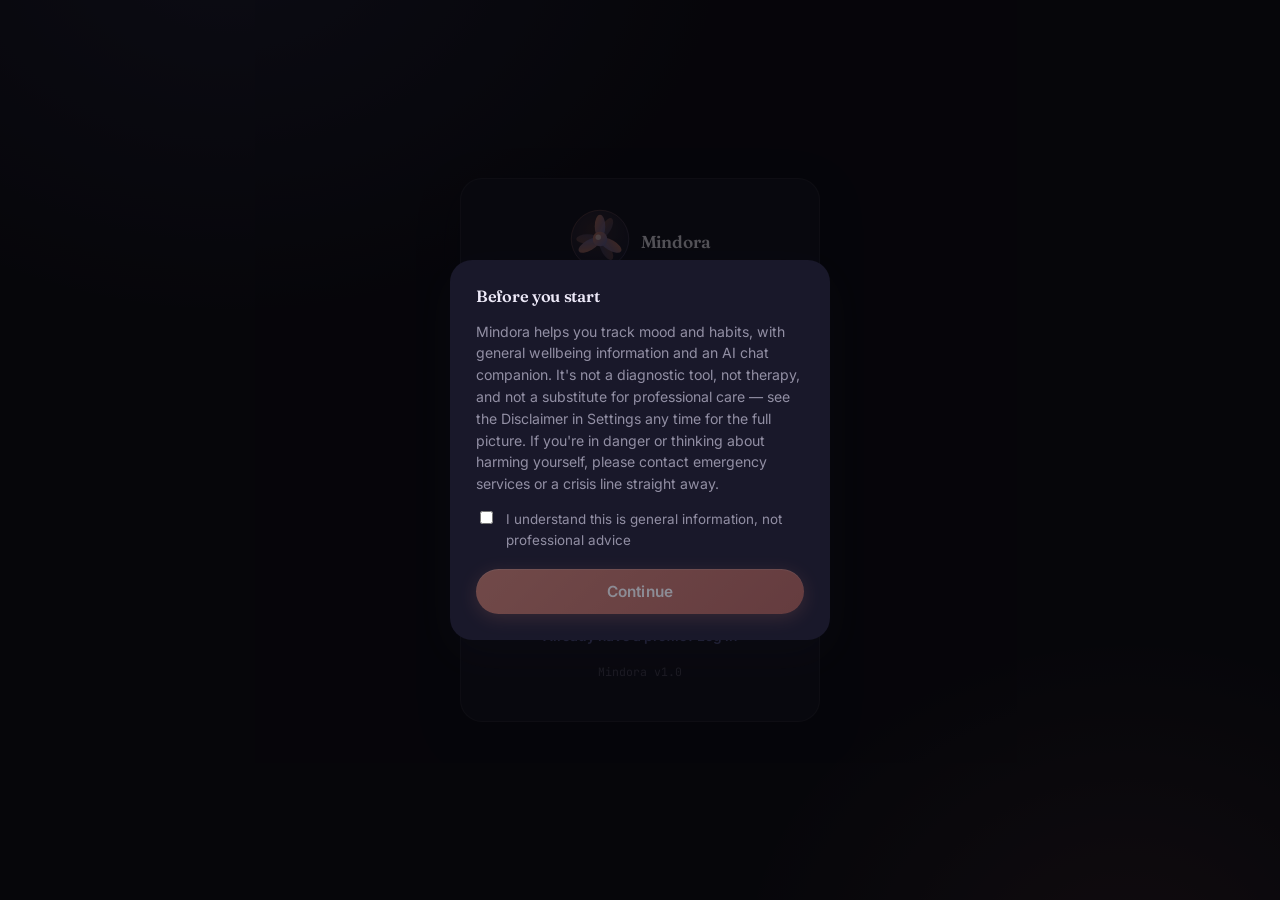
==== commit a9f52470: "Add files via upload" ====
--- a/index.html
+++ b/index.html
@@ -9,7 +9,11 @@
 <meta name="mobile-web-app-capable" content="yes">
 <meta name="description" content="Mindora — mood check-ins, trends, movement and mindfulness tracking, and a supportive chat companion.">
 <title>Mindora — a quiet place to check in</title>
-<link rel="icon" href="data:image/svg+xml,%3Csvg xmlns='http://www.w3.org/2000/svg' viewBox='0 0 32 32'%3E%3Cdefs%3E%3CradialGradient id='g' cx='35%25' cy='30%25' r='75%25'%3E%3Cstop offset='0%25' stop-color='%23E8896B'/%3E%3Cstop offset='100%25' stop-color='%236B6F9E'/%3E%3C/radialGradient%3E%3C/defs%3E%3Ccircle cx='16' cy='16' r='15' fill='url(%23g)'/%3E%3C/svg%3E">
+<link rel="icon" href="logo.svg" type="image/svg+xml">
+<link rel="icon" href="data:image/svg+xml,%3Csvg xmlns='http://www.w3.org/2000/svg' viewBox='0 0 48 48'%3E%3Cdefs%3E%3ClinearGradient id='g' x1='5%25' y1='5%25' x2='95%25' y2='95%25'%3E%3Cstop offset='0%25' stop-color='%23C87B68'/%3E%3Cstop offset='100%25' stop-color='%236568A8'/%3E%3C/linearGradient%3E%3C/defs%3E%3Cellipse cx='24' cy='14' rx='3.8' ry='9' fill='url(%23g)' opacity='.42' transform='rotate(30,24,24)'/%3E%3Cellipse cx='24' cy='14' rx='3.8' ry='9' fill='url(%23g)' opacity='.42' transform='rotate(150,24,24)'/%3E%3Cellipse cx='24' cy='14' rx='3.8' ry='9' fill='url(%23g)' opacity='.42' transform='rotate(270,24,24)'/%3E%3Cellipse cx='24' cy='14' rx='4.2' ry='9.5' fill='url(%23g)' opacity='.88' transform='rotate(0,24,24)'/%3E%3Cellipse cx='24' cy='14' rx='4.2' ry='9.5' fill='url(%23g)' opacity='.88' transform='rotate(120,24,24)'/%3E%3Cellipse cx='24' cy='14' rx='4.2' ry='9.5' fill='url(%23g)' opacity='.88' transform='rotate(240,24,24)'/%3E%3Ccircle cx='24' cy='24' r='5.8' fill='url(%23g)'/%3E%3C/svg%3E" type="image/svg+xml">
+<meta property="og:title" content="Mindora">
+<meta property="og:description" content="A quiet place to check in — mood tracking, insights, and a supportive companion.">
+<link rel="apple-touch-icon" href="logo.svg">
 <link rel="stylesheet" href="css/style.css">
 </head>
 <body>
@@ -18,23 +22,41 @@
   <div id="profileGate" class="profile-gate">
     <div class="profile-card">
       <div class="profile-brand">
-        <span class="brand-mark brand-mark-pulse" aria-hidden="true"></span>
+        <span class="logo-mark logo-mark-lg brand-mark-pulse" aria-hidden="true" style="width:60px;height:60px;margin-bottom:6px;">
+          <svg viewBox="0 0 48 48" xmlns="http://www.w3.org/2000/svg">
+            <defs>
+              <linearGradient id="pg1" x1="5%" y1="5%" x2="95%" y2="95%">
+                <stop offset="0%" stop-color="#C87B68"/>
+                <stop offset="100%" stop-color="#6568A8"/>
+              </linearGradient>
+              <radialGradient id="pg2" cx="40%" cy="35%" r="65%">
+                <stop offset="0%" stop-color="#C87B68" stop-opacity="0.22"/>
+                <stop offset="100%" stop-color="#6568A8" stop-opacity="0.1"/>
+              </radialGradient>
+            </defs>
+            <circle cx="24" cy="24" r="23" fill="url(#pg2)"/>
+            <circle cx="24" cy="24" r="23" fill="none" stroke="url(#pg1)" stroke-width="0.7" opacity="0.4"/>
+            <ellipse cx="24" cy="14" rx="3.8" ry="9" fill="url(#pg1)" opacity="0.42" transform="rotate(30,24,24)"/>
+            <ellipse cx="24" cy="14" rx="3.8" ry="9" fill="url(#pg1)" opacity="0.42" transform="rotate(150,24,24)"/>
+            <ellipse cx="24" cy="14" rx="3.8" ry="9" fill="url(#pg1)" opacity="0.42" transform="rotate(270,24,24)"/>
+            <ellipse cx="24" cy="14" rx="4.2" ry="9.5" fill="url(#pg1)" opacity="0.88" transform="rotate(0,24,24)"/>
+            <ellipse cx="24" cy="14" rx="4.2" ry="9.5" fill="url(#pg1)" opacity="0.88" transform="rotate(120,24,24)"/>
+            <ellipse cx="24" cy="14" rx="4.2" ry="9.5" fill="url(#pg1)" opacity="0.88" transform="rotate(240,24,24)"/>
+            <circle cx="24" cy="24" r="5.8" fill="url(#pg1)"/>
+            <circle cx="22.6" cy="22.6" r="2.2" fill="white" opacity="0.48"/>
+          </svg>
+        </span>
         <span class="brand-name">Mindora</span>
       </div>
       <p class="muted" id="profileTagline" data-i18n="profile_app_tagline">A quiet place to check in</p>
-
       <label class="sr-only" for="profileLangSelect" data-i18n="field_language">Language</label>
       <select id="profileLangSelect" class="select-input lang-select"></select>
-
       <div id="profileError" class="profile-error hidden" role="alert" aria-live="polite"></div>
-
       <form id="profileForm" novalidate>
         <label class="field-label" for="profileNameInput" data-i18n="profile_name_label">Name</label>
         <input type="text" id="profileNameInput" autocomplete="name">
-
         <label class="field-label" for="profilePinInput" data-i18n="profile_pin_label">PIN (4+ digits)</label>
         <input type="password" id="profilePinInput" inputmode="numeric" pattern="[0-9]*" maxlength="8" autocomplete="off">
-
         <button type="submit" id="profileSubmitBtn" class="btn-primary" style="margin-top:16px;" data-i18n="profile_create_btn">Create profile</button>
       </form>
       <button id="profileToggleBtn" class="link-btn" style="margin-top:12px; width:100%; text-align:center;" data-i18n="profile_toggle_to_login">Already have a profile? Log in</button>
@@ -45,7 +67,6 @@
   <!-- ============ APP SHELL ============ -->
   <div id="appShell" class="app-shell hidden">
 
-    <!-- Crisis banner: lives outside scroll content so it can never be missed -->
     <div id="crisisBanner" class="crisis-banner hidden" role="alert">
       <div class="crisis-inner">
         <div class="crisis-text">
@@ -65,8 +86,30 @@
 
     <header class="topbar">
       <div class="brand">
-        <span class="brand-mark" id="moodOrbMini" aria-hidden="true"></span>
-        <span class="brand-name">Mindora</span>
+        <span class="logo-mark logo-mark-sm" aria-hidden="true" style="width:30px;height:30px;">
+          <svg viewBox="0 0 48 48" xmlns="http://www.w3.org/2000/svg">
+            <defs>
+              <linearGradient id="hg1" x1="5%" y1="5%" x2="95%" y2="95%">
+                <stop offset="0%" stop-color="#C87B68"/>
+                <stop offset="100%" stop-color="#6568A8"/>
+              </linearGradient>
+              <radialGradient id="hg2" cx="40%" cy="35%" r="65%">
+                <stop offset="0%" stop-color="#C87B68" stop-opacity="0.2"/>
+                <stop offset="100%" stop-color="#6568A8" stop-opacity="0.08"/>
+              </radialGradient>
+            </defs>
+            <circle cx="24" cy="24" r="23" fill="url(#hg2)"/>
+            <ellipse cx="24" cy="14" rx="3.8" ry="9" fill="url(#hg1)" opacity="0.42" transform="rotate(30,24,24)"/>
+            <ellipse cx="24" cy="14" rx="3.8" ry="9" fill="url(#hg1)" opacity="0.42" transform="rotate(150,24,24)"/>
+            <ellipse cx="24" cy="14" rx="3.8" ry="9" fill="url(#hg1)" opacity="0.42" transform="rotate(270,24,24)"/>
+            <ellipse cx="24" cy="14" rx="4.2" ry="9.5" fill="url(#hg1)" opacity="0.88" transform="rotate(0,24,24)"/>
+            <ellipse cx="24" cy="14" rx="4.2" ry="9.5" fill="url(#hg1)" opacity="0.88" transform="rotate(120,24,24)"/>
+            <ellipse cx="24" cy="14" rx="4.2" ry="9.5" fill="url(#hg1)" opacity="0.88" transform="rotate(240,24,24)"/>
+            <circle cx="24" cy="24" r="5.8" fill="url(#hg1)"/>
+            <circle cx="22.6" cy="22.6" r="2.2" fill="white" opacity="0.45"/>
+          </svg>
+        </span>
+        <span class="brand-name" id="moodOrbMini">Mindora</span>
       </div>
       <div class="header-actions">
         <button id="themeToggle" class="icon-btn" data-i18n-aria-label="toggle_theme" aria-label="Toggle theme">
@@ -80,12 +123,10 @@
 
     <main id="screens">
 
-      <!-- TODAY -->
+      <!-- ==================== TODAY ==================== -->
       <section id="screen-today" class="screen active" aria-labelledby="greeting">
         <div class="today-hero">
-          <div class="mood-orb-wrap">
-            <div id="moodOrb" class="mood-orb" aria-hidden="true"></div>
-          </div>
+          <div class="mood-orb-wrap"><div id="moodOrb" class="mood-orb" aria-hidden="true"></div></div>
           <h1 id="greeting" data-i18n="greeting_default">How are you, really?</h1>
           <p id="todaySubline" class="muted" data-i18n="subline_none">You haven't checked in yet today.</p>
         </div>
@@ -122,13 +163,11 @@
         </div>
 
         <div class="progress-row" id="todayProgressRow"></div>
-
         <div class="streak-row" id="streakRow"></div>
-
-        <div class="card">
-          <div class="card-head">
-            <h3 data-i18n="log_something_title">Log something</h3>
-          </div>
+        <div id="todayGoalsSummary" class="goals-today-wrap"></div>
+
+        <div class="card">
+          <div class="card-head"><h3 data-i18n="log_something_title">Log something</h3></div>
           <div class="quick-actions">
             <button class="quick-btn" data-quick="physical" data-i18n="quick_movement">+ Movement</button>
             <button class="quick-btn" data-quick="mind" data-i18n="quick_mind">+ Mind exercise</button>
@@ -136,32 +175,55 @@
         </div>
       </section>
 
-      <!-- CHECK-IN -->
+      <!-- ==================== CHECK-IN ==================== -->
       <section id="screen-checkin" class="screen">
         <h2 data-i18n="checkin_title">Today's check-in</h2>
         <p class="muted" data-i18n="checkin_privacy">This stays on this device, and it's just for you.</p>
 
         <div class="card">
-          <label class="field-label" for="moodSlider" data-i18n="field_mood">Mood right now</label>
-          <input type="range" id="moodSlider" min="1" max="10" value="5" class="mood-slider">
-          <div class="mood-slider-labels"><span data-i18n="mood_low">Heavy</span><span id="moodValueLabel" aria-hidden="true">5</span><span data-i18n="mood_high">Light</span></div>
-
-          <p class="field-label" id="tagsLabel" data-i18n="field_tags">What's present today? (pick any)</p>
-          <div id="tagChips" class="chip-row" role="group" aria-labelledby="tagsLabel"></div>
-
-          <label class="field-label" for="sleepInput" data-i18n="field_sleep">Sleep last night (hours)</label>
-          <input type="number" id="sleepInput" min="0" max="14" step="0.5" data-i18n-placeholder="sleep_placeholder">
-
-          <label class="field-label" for="stressSlider" data-i18n="field_stress">Stress level</label>
-          <input type="range" id="stressSlider" min="1" max="10" value="5" class="mood-slider">
-          <div class="mood-slider-labels"><span data-i18n="stress_low">Calm</span><span id="stressValueLabel" aria-hidden="true">5</span><span data-i18n="stress_high">Stretched thin</span></div>
-
-          <label class="field-label" for="journalInput" data-i18n="field_journal">Anything you want to put into words? (optional)</label>
-          <textarea id="journalInput" rows="4" data-i18n-placeholder="journal_placeholder"></textarea>
-
-          <button type="button" id="moreQuestionsToggle" class="link-btn" aria-expanded="false" data-i18n="more_questions_toggle" style="margin-top:18px; display:block;">+ A few more questions (optional)</button>
-          <div id="moreQuestionsPanel" class="hidden" style="margin-top:6px;">
-            <p class="muted-inline" data-i18n="more_questions_intro" style="display:block; margin-bottom:6px;">These are optional — skip anything that doesn't fit.</p>
+          <!-- Step 1: Emoji mood picker -->
+          <div class="checkin-section">
+            <p class="checkin-step-label" data-i18n="checkin_step_mood">How are you feeling?</p>
+            <p class="checkin-step-hint muted" data-i18n="checkin_emoji_prompt">Tap to set your mood — or fine-tune with the slider below.</p>
+            <div id="emojiPicker" class="emoji-picker" role="group" aria-label="Mood"></div>
+            <input type="range" id="moodSlider" min="1" max="10" value="5" class="mood-slider" style="margin-top:12px;">
+            <div class="mood-slider-labels"><span data-i18n="mood_low">Heavy</span><span id="moodValueLabel" aria-live="polite" aria-atomic="true">5</span><span data-i18n="mood_high">Light</span></div>
+          </div>
+
+          <!-- Step 2: Context chips — always visible -->
+          <div class="checkin-section">
+            <p class="checkin-step-label" data-i18n="checkin_step_context">What's going on?</p>
+            <p class="field-label" data-i18n="field_weather">Weather today</p>
+            <div id="weatherChips" class="chip-row" role="group"></div>
+            <p class="field-label" data-i18n="field_social">Social today</p>
+            <div id="socialChips" class="chip-row" role="group"></div>
+            <p class="field-label" id="tagsLabel" data-i18n="field_tags">What's present today?</p>
+            <div id="tagChips" class="chip-row" role="group" aria-labelledby="tagsLabel"></div>
+          </div>
+
+          <!-- Step 3: Body & basics -->
+          <div class="checkin-section">
+            <p class="checkin-step-label" data-i18n="checkin_step_body">Body & basics</p>
+
+            <label class="field-label" for="sleepInput" data-i18n="field_sleep">Sleep last night (hours)</label>
+            <input type="number" id="sleepInput" min="0" max="14" step="0.5" data-i18n-placeholder="sleep_placeholder">
+
+            <label class="field-label" for="stressSlider" data-i18n="field_stress">Stress level</label>
+            <input type="range" id="stressSlider" min="1" max="10" value="5" class="mood-slider">
+            <div class="mood-slider-labels"><span data-i18n="stress_low">Calm</span><span id="stressValueLabel" aria-hidden="true">5</span><span data-i18n="stress_high">Stretched thin</span></div>
+          </div>
+
+          <!-- Step 4: Reflect — journal -->
+          <div class="checkin-section">
+            <p class="checkin-step-label" data-i18n="checkin_step_reflect">Reflect</p>
+            <label class="field-label" for="journalInput" data-i18n="field_journal">Anything you want to put into words? (optional)</label>
+            <textarea id="journalInput" rows="4" data-i18n-placeholder="journal_placeholder"></textarea>
+          </div>
+
+          <!-- Optional deeper questions -->
+          <button type="button" id="moreQuestionsToggle" class="link-btn" aria-expanded="false" data-i18n="more_questions_toggle" style="margin-top:4px; display:block;">+ A few more questions (optional)</button>
+          <div id="moreQuestionsPanel" class="hidden" style="margin-top:8px;">
+            <p class="muted-inline" data-i18n="more_questions_intro" style="display:block; margin-bottom:8px;">These are optional — skip anything that doesn't fit.</p>
 
             <label class="field-label" for="energySlider" data-i18n="field_energy">Energy level</label>
             <input type="range" id="energySlider" min="1" max="10" value="5" class="mood-slider">
@@ -195,21 +257,29 @@
             <div id="appetiteChips" class="chip-row" role="group" aria-labelledby="appetiteLabel"></div>
           </div>
 
-          <div class="form-actions">
+          <div class="form-actions" style="margin-top:18px;">
             <button id="cancelCheckinBtn" class="btn-ghost" data-i18n="btn_cancel">Cancel</button>
             <button id="saveCheckinBtn" class="btn-primary" data-i18n="btn_save_checkin">Save check-in</button>
           </div>
         </div>
       </section>
 
-      <!-- TRENDS -->
+      <!-- ==================== TRENDS ==================== -->
       <section id="screen-trends" class="screen">
         <h2 data-i18n="trends_title">Trends</h2>
 
+        <!-- Range selector + period navigation -->
         <div class="range-tabs" id="rangeTabs" role="group" aria-label="Date range">
-          <button class="range-tab active" data-range="7" data-i18n="range_7" aria-pressed="true">7d</button>
-          <button class="range-tab" data-range="30" data-i18n="range_30" aria-pressed="false">30d</button>
-          <button class="range-tab" data-range="90" data-i18n="range_90" aria-pressed="false">90d</button>
+          <button class="range-tab active" data-range="7"  data-i18n="range_7"   aria-pressed="true">7d</button>
+          <button class="range-tab"        data-range="30" data-i18n="range_30"  aria-pressed="false">30d</button>
+          <button class="range-tab"        data-range="90" data-i18n="range_90"  aria-pressed="false">90d</button>
+          <button class="range-tab"        data-range="0"  data-i18n="range_all" aria-pressed="false">All</button>
+        </div>
+
+        <div class="period-nav" id="trendsNavRow">
+          <button id="trendsPrevBtn" class="period-nav-btn" aria-label="Previous period">&#8592;</button>
+          <span id="trendsPeriodLabel" class="period-nav-label">–</span>
+          <button id="trendsNextBtn" class="period-nav-btn" aria-label="Next period" disabled>&#8594;</button>
         </div>
 
         <div class="card">
@@ -234,6 +304,11 @@
         </div>
 
         <div class="card">
+          <h3 data-i18n="mood_distribution_title">Mood distribution</h3>
+          <div id="moodDistribution" class="tagfreq-list"></div>
+        </div>
+
+        <div class="card">
           <h3 data-i18n="tags_shown">What's been showing up</h3>
           <div id="tagFreq" class="tagfreq-list"></div>
         </div>
@@ -251,7 +326,7 @@
         </div>
       </section>
 
-      <!-- TRACKER -->
+      <!-- ==================== TRACKER ==================== -->
       <section id="screen-tracker" class="screen">
         <h2 data-i18n="move_mind_title">Move &amp; Mind</h2>
         <p class="muted" data-i18n="move_mind_sub">Track your body and your headspace, side by side.</p>
@@ -288,29 +363,25 @@
             <input type="text" id="medicationNewName" data-i18n-placeholder="medications_add_placeholder" placeholder="Add a medication or supplement">
             <button id="medicationAddBtn" class="btn-secondary" data-i18n="medications_add_btn">Add</button>
           </div>
-          <p class="muted-inline" data-i18n="medications_disclaimer" style="display:block; margin-top:10px;">Mindora doesn't manage dosages or schedules — it just helps you see whether you took something on a given day. Always follow your prescriber's instructions.</p>
-        </div>
-      </section>
-
-      <!-- LOG SCREEN -->
+          <p class="muted-inline" data-i18n="medications_disclaimer" style="display:block; margin-top:10px;"></p>
+        </div>
+      </section>
+
+      <!-- ==================== LOG SCREEN ==================== -->
       <section id="screen-log" class="screen">
         <h2 id="logScreenTitle" data-i18n="log_title_movement">Log movement</h2>
         <div class="card">
           <label class="field-label" for="logType" data-i18n="field_type">Type</label>
           <select id="logType" class="select-input"></select>
-
           <label class="field-label" for="logDuration" data-i18n="field_duration">Duration (minutes)</label>
           <input type="number" id="logDuration" min="1" max="300" value="20">
-
           <div id="intensityWrap">
             <label class="field-label" for="logIntensity" data-i18n="field_intensity">Intensity</label>
             <input type="range" id="logIntensity" min="1" max="5" value="3" class="mood-slider">
             <div class="mood-slider-labels"><span data-i18n="intensity_easy">Easy</span><span id="intensityValueLabel" aria-hidden="true">3</span><span data-i18n="intensity_allout">All-out</span></div>
           </div>
-
           <label class="field-label" for="logNotes" data-i18n="field_notes">Notes (optional)</label>
           <textarea id="logNotes" rows="2"></textarea>
-
           <div class="form-actions">
             <button id="cancelLogBtn" class="btn-ghost" data-i18n="btn_cancel">Cancel</button>
             <button id="saveLogBtn" class="btn-primary" data-i18n="btn_save">Save</button>
@@ -318,40 +389,56 @@
         </div>
       </section>
 
-      <!-- LEARN -->
+      <!-- ==================== GOALS ==================== -->
+      <section id="screen-goals" class="screen">
+        <h2 data-i18n="goals_nav_title">Goals</h2>
+        <p class="muted" data-i18n="goals_subtitle">Set a small, specific target — one at a time tends to work better than many.</p>
+
+        <div id="goalsList" style="margin-bottom:14px;"></div>
+
+        <div class="card">
+          <h3 data-i18n="goals_add_btn">Add goal</h3>
+          <label class="field-label" data-i18n="goal_type_label">Type</label>
+          <select id="goalTypeSelect" class="select-input"></select>
+          <label class="field-label" data-i18n="goal_target_label">Target</label>
+          <input type="number" id="goalTargetInput" min="1" max="100" value="7">
+          <label class="field-label" data-i18n="goal_window_label">Over (days)</label>
+          <input type="number" id="goalWindowInput" min="7" max="90" value="30">
+          <p class="muted-inline" id="goalPreviewLabel" style="display:block; margin-top:8px; min-height:1.4em;"></p>
+          <div class="form-actions">
+            <button id="goalAddBtn" class="btn-primary" data-i18n="goal_add_confirm">Add goal</button>
+          </div>
+        </div>
+      </section>
+
+      <!-- ==================== LEARN ==================== -->
       <section id="screen-learn" class="screen">
         <h2 data-i18n="learn_title">Learn</h2>
-
         <div class="range-tabs" id="learnTabs" role="group" aria-label="Learn section">
           <button class="range-tab active" data-learntab="understand" data-i18n="tab_understand" aria-pressed="true">Understand</button>
           <button class="range-tab" data-learntab="wellbeing" data-i18n="tab_wellbeing" aria-pressed="false">Well-being</button>
         </div>
-
         <p class="muted" id="learnSubtitleText" data-i18n="learn_subtitle">A few things worth knowing about mood, stress, and what actually helps.</p>
-        <p class="muted-inline" data-i18n="learn_disclaimer" style="display:block; margin-bottom:14px;">General information, not a diagnosis or treatment plan — see Settings for when and how to get real support.</p>
-
+        <p class="muted-inline" data-i18n="learn_disclaimer" style="display:block; margin-bottom:14px;"></p>
         <div id="learnTopics" class="learn-topics"></div>
       </section>
 
-      <!-- CHAT -->
+      <!-- ==================== CHAT ==================== -->
       <section id="screen-chat" class="screen">
-        <h2 data-i18n="chat_title">Chat</h2>
-        <p class="muted" data-i18n="chat_disclaimer">Not a therapist or crisis service — just a supportive presence. See Settings for real helplines.</p>
-
-        <div id="chatApiKeyPrompt" class="card hidden">
-          <h3 data-i18n="chat_api_key_missing_title">Add an API key to chat</h3>
-          <p class="muted" data-i18n="chat_api_key_missing_body">Mindora's chat uses the Anthropic API directly from your browser. Add your own API key in Settings to turn it on — nothing is sent anywhere except directly to Anthropic.</p>
-          <button id="chatGoToSettingsBtn" class="btn-secondary" data-i18n="chat_go_to_settings">Go to Settings</button>
-        </div>
-
-        <div id="chatPanel">
-          <label class="chip" style="display:inline-flex; align-items:center; gap:8px; margin-bottom:12px;">
-            <input type="checkbox" id="chatContextToggle" style="width:auto;">
-            <span data-i18n="chat_context_toggle">Include today's check-in as context</span>
-          </label>
-
+        <h2 data-i18n="nav_chat">Chat</h2>
+        <p class="muted" data-i18n="chat_subtitle">A calm space to think things through.</p>
+        <div class="card chat-card">
+          <div id="chatNotice" class="chat-notice hidden">
+            <p data-i18n="chat_no_key">Add your Anthropic API key in Settings to enable the chat companion.</p>
+            <button id="chatGoToSettingsBtn" class="btn-secondary" style="margin-top:10px;" data-i18n="nav_settings">Settings</button>
+          </div>
+          <div class="chat-context-row">
+            <label class="chat-context-label">
+              <input type="checkbox" id="chatContextToggle" checked>
+              <span data-i18n="chat_context_toggle">Include today's check-in as context</span>
+            </label>
+          </div>
           <div id="chatMessages" class="chat-messages" role="log" aria-live="polite"></div>
-
           <div class="chat-input-row">
             <label class="sr-only" for="chatInput" data-i18n="chat_input_placeholder">Type how you're feeling…</label>
             <textarea id="chatInput" rows="1" data-i18n-placeholder="chat_input_placeholder"></textarea>
@@ -363,7 +450,7 @@
         </div>
       </section>
 
-      <!-- SETTINGS -->
+      <!-- ==================== SETTINGS ==================== -->
       <section id="screen-settings" class="screen">
         <h2 data-i18n="settings_title">Settings</h2>
 
@@ -373,37 +460,35 @@
           <input type="text" id="nameInput">
           <div class="form-actions"><button id="saveNameBtn" class="btn-secondary" data-i18n="btn_save_name">Save</button></div>
         </div>
-
         <div class="card">
           <label class="field-label" for="settingsLangSelect" data-i18n="field_language">Language</label>
           <select id="settingsLangSelect" class="select-input"></select>
         </div>
-
         <div class="card">
           <h3 data-i18n="reminder_section_title">Daily reminder</h3>
           <label class="field-label" for="reminderTimeInput" data-i18n="reminder_time_label">Remind me by</label>
           <input type="time" id="reminderTimeInput">
-          <div class="form-actions">
-            <button id="reminderClearBtn" class="btn-ghost full" data-i18n="reminder_off">Off</button>
-          </div>
-          <p class="muted-inline" data-i18n="reminder_note" style="display:block; margin-top:10px;">This only works while Mindora is open in a tab — a static site like this can't send notifications when it's closed. If you'd like a real push reminder, consider your phone's own reminders app pointed at this page.</p>
+          <div class="form-actions"><button id="reminderClearBtn" class="btn-ghost full" data-i18n="reminder_off">Off</button></div>
+          <p class="muted-inline" data-i18n="reminder_note" style="display:block; margin-top:10px;"></p>
         </div>
 
         <p class="settings-section-label" data-i18n="settings_section_data">Privacy &amp; Data</p>
         <div class="card">
           <h3 data-i18n="field_api_key">Anthropic API key</h3>
-          <p class="muted" data-i18n="api_key_helper">Stored only in this browser, never synced to your profile or anywhere else. Get one at console.anthropic.com.</p>
+          <p class="muted" data-i18n="api_key_helper">Stored only in this browser, never synced to your profile or anywhere else.</p>
           <label class="sr-only" for="apiKeyInput" data-i18n="field_api_key">Anthropic API key</label>
           <input type="password" id="apiKeyInput" autocomplete="off" placeholder="sk-ant-...">
           <div class="form-actions"><button id="saveApiKeyBtn" class="btn-secondary" data-i18n="btn_save_api_key">Save key</button></div>
         </div>
-
         <div class="card">
           <h3 data-i18n="your_data">Your data</h3>
           <p class="muted" data-i18n="your_data_note">Stored under your profile. Export anytime for a personal backup.</p>
           <div class="form-actions">
-            <button id="exportJsonBtn" class="btn-secondary" data-i18n="export_json">Export as JSON</button>
-            <button id="exportCsvBtn" class="btn-secondary" data-i18n="export_csv">Export as CSV</button>
+            <button id="exportJsonBtn" class="btn-secondary" data-i18n="export_json">Export JSON</button>
+            <button id="exportCsvBtn"  class="btn-secondary" data-i18n="export_csv">Export CSV</button>
+          </div>
+          <div class="form-actions">
+            <button id="exportReportBtn" class="btn-secondary full" data-i18n="export_pdf_btn">Export PDF summary</button>
           </div>
           <div class="form-actions">
             <button id="clearDataBtn" class="btn-danger" data-i18n="clear_data">Clear all data</button>
@@ -413,27 +498,21 @@
         <p class="settings-section-label" data-i18n="settings_section_about">About</p>
         <div class="card">
           <h3 data-i18n="switch_profile">Switch profile</h3>
-          <div class="form-actions">
-            <button id="switchProfileBtn" class="btn-secondary full" data-i18n="switch_profile">Switch profile</button>
-          </div>
-          <div class="form-actions">
-            <button id="logoutBtn" class="btn-ghost full" data-i18n="logout">Log out</button>
-          </div>
-        </div>
-
+          <div class="form-actions"><button id="switchProfileBtn" class="btn-secondary full" data-i18n="switch_profile">Switch profile</button></div>
+          <div class="form-actions"><button id="logoutBtn" class="btn-ghost full" data-i18n="logout">Log out</button></div>
+        </div>
         <div class="card disclaimer-card">
           <h3 data-i18n="about_title">About Mindora</h3>
-          <p class="muted" id="aboutBody" data-i18n="about_body">Mindora helps you notice patterns in your mood and habits over time. It is not a diagnostic tool, it doesn't replace professional care, and any suggestions it makes are based on simple rules you can see — not a clinical assessment. If you're worried about your mental health, a GP, psychologist, or one of the support lines below is the right next step.</p>
+          <p class="muted" id="aboutBody" data-i18n="about_body">Mindora helps you notice patterns in your mood and habits over time. It is not a diagnostic tool, it doesn't replace professional care, and any suggestions it makes are based on simple rules you can see — not a clinical assessment.</p>
           <div class="crisis-actions">
-            <a href="tel:131114" class="crisis-btn-static"><span data-i18n="helpline_lifeline">Lifeline</span> · 13 11 14</a>
-            <a href="tel:1300224636" class="crisis-btn-static"><span data-i18n="helpline_beyondblue">Beyond Blue</span> · 1300 22 4636</a>
-            <a href="tel:1800551800" class="crisis-btn-static"><span data-i18n="helpline_kidshelpline">Kids Helpline</span> · 1800 55 1800</a>
-          </div>
-        </div>
-
+            <a href="tel:131114"      class="crisis-btn-static"><span data-i18n="helpline_lifeline">Lifeline</span> · 13 11 14</a>
+            <a href="tel:1300224636"  class="crisis-btn-static"><span data-i18n="helpline_beyondblue">Beyond Blue</span> · 1300 22 4636</a>
+            <a href="tel:1800551800"  class="crisis-btn-static"><span data-i18n="helpline_kidshelpline">Kids Helpline</span> · 1800 55 1800</a>
+          </div>
+        </div>
         <div class="card disclaimer-card">
           <h3 data-i18n="disclaimer_title">Disclaimer</h3>
-          <p class="muted" data-i18n="disclaimer_body">The information in Learn and Well-being is general and educational only, put together from publicly available knowledge. It isn't personalised advice and hasn't been reviewed by a clinician for your specific situation. Please don't treat anything in this app as a replacement for professional judgement — read it critically, and check anything important with a qualified GP, psychologist, or other professional rather than relying on it alone.</p>
+          <p class="muted" data-i18n="disclaimer_body"></p>
           <p class="version-footer">Mindora v1.0</p>
         </div>
       </section>
@@ -453,9 +532,9 @@
         <span class="nav-icon" aria-hidden="true"><svg viewBox="0 0 24 24" width="20" height="20"><path d="M3 12h4l2-5 4 10 2-5h6" fill="none" stroke="currentColor" stroke-width="1.8" stroke-linecap="round" stroke-linejoin="round"/></svg></span>
         <span data-i18n="nav_tracker">Move</span>
       </button>
-      <button class="nav-btn" data-screen="learn">
-        <span class="nav-icon" aria-hidden="true"><svg viewBox="0 0 24 24" width="20" height="20"><rect x="5" y="3" width="14" height="18" rx="2" fill="none" stroke="currentColor" stroke-width="1.8"/><line x1="8" y1="8" x2="16" y2="8" stroke="currentColor" stroke-width="1.8" stroke-linecap="round"/><line x1="8" y1="12" x2="16" y2="12" stroke="currentColor" stroke-width="1.8" stroke-linecap="round"/><line x1="8" y1="16" x2="13" y2="16" stroke="currentColor" stroke-width="1.8" stroke-linecap="round"/></svg></span>
-        <span data-i18n="nav_learn">Learn</span>
+      <button class="nav-btn" data-screen="goals">
+        <span class="nav-icon" aria-hidden="true"><svg viewBox="0 0 24 24" width="20" height="20"><circle cx="12" cy="12" r="9" fill="none" stroke="currentColor" stroke-width="1.8"/><circle cx="12" cy="12" r="5" fill="none" stroke="currentColor" stroke-width="1.8"/><circle cx="12" cy="12" r="1.5" fill="currentColor"/></svg></span>
+        <span data-i18n="nav_goals">Goals</span>
       </button>
       <button class="nav-btn" data-screen="chat">
         <span class="nav-icon" aria-hidden="true"><svg viewBox="0 0 24 24" width="20" height="20"><path d="M4 4h16v10H9l-4 4v-4H4V4z" fill="none" stroke="currentColor" stroke-width="1.8" stroke-linecap="round" stroke-linejoin="round"/></svg></span>
@@ -475,6 +554,8 @@
   <script src="js/tracker.js"></script>
   <script src="js/charts.js"></script>
   <script src="js/trends.js"></script>
+  <script src="js/goals.js"></script>
+  <script src="js/report.js"></script>
   <script src="js/learn.js"></script>
   <script src="js/wellbeing.js"></script>
   <script src="js/chat.js"></script>
--- a/css/style.css
+++ b/css/style.css
@@ -1,553 +1,891 @@
 /* ====================================================
-   MINDORA — design tokens
-   Palette is one warm gradient (Dusk -> Bloom), deliberately
-   NOT a red/green good-bad scale — low mood days aren't "red".
+   MINDORA  ·  Design System  v3  — Bloom Palette
+   ─────────────────────────────────────────────────
+   Named after the two ends of the mood gradient:
+   Bloom (warm terracotta-rose) → Dusk (deep amethyst)
+
+   Deliberately NOT a red/green scale. Low mood days
+   are Dusk — calm and cool, not alarming or "bad".
    ==================================================== */
+
+/* ── Google Fonts ─────────────────────────────────── */
+@import url('https://fonts.googleapis.com/css2?family=Fraunces:opsz,ital,wght@9..144,0,300;9..144,0,500;9..144,0,600;9..144,1,400&family=Inter:wght@400;500;600;700&family=JetBrains+Mono:wght@400;500&display=swap');
+
+/* ── Design Tokens ────────────────────────────────── */
 :root{
-  --ink:        #1B1B2F;
-  --ink-soft:   #242440;
-  --ink-softer: #2D2D4D;
-  --paper:      #F7F4EF;
-  --paper-card: #FFFFFF;
-  --bloom:      #E8896B;  /* warm coral — high energy end */
-  --bloom-dim:  #C97058;
-  --dusk:       #6B6F9E;  /* soft indigo — calm/low-arousal end */
-  --moss:       #7C9885;  /* sage — settled, steady */
-  --ash:        #8A8794;
-  --ash-dark:   #B9B6C3;
-  --crisis-bg:  #5C2A3A;
-  --crisis-bg2: #4A2230;
-  --radius-lg: 20px;
-  --radius-md: 14px;
-  --radius-sm: 10px;
-  --shadow-soft: 0 8px 24px rgba(27,27,47,0.10);
-  --font-display: 'Fraunces', Georgia, serif;
-  --font-body: 'Inter', -apple-system, system-ui, sans-serif;
-  --font-mono: 'JetBrains Mono', 'SF Mono', monospace;
-}
-
+  /* Core brand colours */
+  --bloom:       #C87B68;   /* Muted terracotta-rose     */
+  --bloom-dim:   #A86454;
+  --bloom-faint: rgba(200,123,104,0.12);
+  --dusk:        #6568A8;   /* Deep amethyst             */
+  --dusk-dim:    #505388;
+  --dusk-faint:  rgba(101,104,168,0.12);
+  --moss:        #6E8C7B;   /* Sage green – positive cue */
+  --moss-faint:  rgba(110,140,123,0.12);
+  --ash:         #9290A0;
+
+  /* Dark theme surface stack */
+  --ink-900:   #12111E;    /* Page background            */
+  --ink-800:   #19182A;    /* Primary card surface       */
+  --ink-700:   #211F33;    /* Secondary card / input bg  */
+  --ink-600:   #2A2840;    /* Chip / tag background      */
+
+  /* Light theme surface stack */
+  --paper-50:  #FAF7F2;    /* Page background            */
+  --paper-100: #FFFDF9;    /* Primary card               */
+  --paper-200: #F5F1EB;    /* Secondary card             */
+  --paper-300: #EDE8DF;    /* Chip / tag                 */
+
+  /* Radii */
+  --r-xl:  22px;
+  --r-lg:  16px;
+  --r-md:  11px;
+  --r-sm:   8px;
+  --r-xs:   6px;
+
+  /* Shadows — warm-tinted for depth */
+  --shadow-xs:  0 1px 4px rgba(18,17,30,0.10);
+  --shadow-sm:  0 3px 10px rgba(18,17,30,0.14);
+  --shadow-md:  0 6px 22px rgba(18,17,30,0.18);
+  --shadow-lg:  0 14px 44px rgba(18,17,30,0.24);
+  --glow-bloom: 0 0 22px rgba(200,123,104,0.28);
+  --glow-dusk:  0 0 22px rgba(101,104,168,0.24);
+
+  /* Type */
+  --font-serif:  'Fraunces', Georgia, 'Times New Roman', serif;
+  --font-sans:   'Inter', -apple-system, system-ui, sans-serif;
+  --font-mono:   'JetBrains Mono', 'SF Mono', 'Courier New', monospace;
+
+  /* Motion */
+  --ease-out:   cubic-bezier(0.16, 1, 0.3, 1);
+  --ease-spring:cubic-bezier(0.34, 1.56, 0.64, 1);
+  --duration-fast: 130ms;
+  --duration-base: 220ms;
+  --duration-slow: 380ms;
+}
+
+/* ── Colour mode: dark (default) ─────────────────── */
 [data-theme="dark"]{
-  --bg: var(--ink);
-  --bg-card: var(--ink-soft);
-  --bg-card-2: var(--ink-softer);
-  --text: #F1EFEA;
-  --text-muted: var(--ash-dark);
-  --border: rgba(255,255,255,0.08);
-}
+  --bg:         var(--ink-900);
+  --bg-card:    var(--ink-800);
+  --bg-card-2:  var(--ink-700);
+  --bg-chip:    var(--ink-600);
+  --text:       #EDE9F8;
+  --text-muted: #928FA4;
+  --text-faint: #524F66;
+  --border:     rgba(255,255,255,0.065);
+  --border-2:   rgba(255,255,255,0.11);
+  --border-focus:var(--dusk);
+}
+
+/* ── Colour mode: light ──────────────────────────── */
 [data-theme="light"]{
-  --bg: var(--paper);
-  --bg-card: var(--paper-card);
-  --bg-card-2: #FBF8F3;
-  --text: #211F2E;
-  --text-muted: #6E6B78;
-  --border: rgba(27,27,47,0.08);
-}
-
+  --bg:         var(--paper-50);
+  --bg-card:    var(--paper-100);
+  --bg-card-2:  var(--paper-200);
+  --bg-chip:    var(--paper-300);
+  --text:       #1E1B2C;
+  --text-muted: #6A677A;
+  --text-faint: #ACA8BC;
+  --border:     rgba(30,27,44,0.07);
+  --border-2:   rgba(30,27,44,0.12);
+  --border-focus:var(--dusk);
+}
+
+/* ── Reset ───────────────────────────────────────── */
+*, *::before, *::after{ box-sizing:border-box; }
+html, body{ margin:0; padding:0; overscroll-behavior-y:contain; }
+body{
+  background:var(--bg); color:var(--text);
+  font-family:var(--font-sans); font-size:16px; line-height:1.55;
+  -webkit-font-smoothing:antialiased; -moz-osx-font-smoothing:grayscale;
+  -webkit-tap-highlight-color:transparent;
+  transition:background var(--duration-base) ease, color var(--duration-base) ease;
+}
+button{ touch-action:manipulation; font-family:var(--font-sans); cursor:pointer; border:none; }
+input, textarea, select{ font-family:var(--font-sans); }
+a{ color:var(--dusk); }
+p{ line-height:1.6; }
+
+/* ── Typography ──────────────────────────────────── */
+h1, h2, h3{
+  font-family:var(--font-serif); font-weight:600;
+  margin:0 0 6px; letter-spacing:-0.018em; line-height:1.25;
+}
+h1{ font-size:1.75rem; }
+h2{ font-size:1.3rem; margin-bottom:16px; }
+h3{ font-size:1.02rem; margin-bottom:10px; }
+
+.text-display{ font-family:var(--font-serif); }
+.text-mono{ font-family:var(--font-mono); }
+.text-muted{ color:var(--text-muted); font-size:.9rem; }
+.text-small{ font-size:.82rem; color:var(--text-muted); line-height:1.5; }
+.muted{ color:var(--text-muted); font-size:.9rem; }
+.muted-inline{ color:var(--text-muted); font-size:.8rem; }
+
+/* Screen reader */
 .sr-only{
-  position:absolute; width:1px; height:1px; padding:0; margin:-1px;
-  overflow:hidden; clip:rect(0,0,0,0); white-space:nowrap; border:0;
-}
-
+  position:absolute; width:1px; height:1px;
+  padding:0; margin:-1px; overflow:hidden;
+  clip:rect(0,0,0,0); white-space:nowrap; border:0;
+}
+
+/* Focus ring */
 :focus-visible{
-  outline:2px solid var(--bloom);
+  outline:2px solid var(--dusk);
   outline-offset:2px;
-  border-radius:6px;
-}
-
-@import url('https://fonts.googleapis.com/css2?family=Fraunces:opsz,wght@9..144,400;9..144,500;9..144,600&family=Inter:wght@400;500;600;700&family=JetBrains+Mono:wght@400;500&display=swap');
-
-*{box-sizing:border-box;}
-html,body{margin:0;padding:0; overscroll-behavior-y:contain;}
-body{
-  background:var(--bg);
-  color:var(--text);
-  font-family:var(--font-body);
-  line-height:1.5;
-  -webkit-font-smoothing:antialiased;
-  -webkit-tap-highlight-color:transparent;
-  transition:background .3s ease,color .3s ease;
-}
-button{ touch-action:manipulation; }
-h1,h2,h3{font-family:var(--font-display); font-weight:600; margin:0 0 6px; letter-spacing:-0.01em;}
-h1{font-size:1.6rem;}
-h2{font-size:1.3rem; margin-bottom:14px;}
-h3{font-size:1.02rem; margin-bottom:10px;}
-p{line-height:1.5;}
-.muted{color:var(--text-muted); font-size:.92rem;}
-.muted-inline{color:var(--text-muted); font-size:.82rem; font-weight:400;}
-button{font-family:var(--font-body); cursor:pointer;}
-textarea,input,select{font-family:var(--font-body);}
-
+  border-radius:var(--r-sm);
+}
+
+/* ── Shell ───────────────────────────────────────── */
 .app-shell{
-  max-width:480px;
-  margin:0 auto;
-  min-height:100vh;
-  min-height:100dvh;
-  display:flex;
-  flex-direction:column;
-  position:relative;
-}
-
-/* ---------- Topbar ---------- */
+  max-width:480px; margin:0 auto;
+  min-height:100vh; min-height:100dvh;
+  display:flex; flex-direction:column; position:relative;
+}
+#appShell.hidden{ display:none; }
+.hidden{ display:none !important; }
+
+/* ── Top bar ─────────────────────────────────────── */
 .topbar{
   display:flex; align-items:center; justify-content:space-between;
-  padding:16px 18px 8px;
-}
-.brand{display:flex; align-items:center; gap:8px;}
-.brand-mark{
-  width:16px; height:16px; border-radius:50%;
-  background:radial-gradient(circle at 35% 30%, var(--bloom), var(--dusk));
-}
-.brand-name{font-family:var(--font-display); font-weight:600; font-size:1.1rem;}
-.header-actions{display:flex; gap:8px;}
+  padding:14px 18px 8px;
+  position:sticky; top:0; z-index:30;
+  background:linear-gradient(to bottom, var(--bg) 60%, transparent);
+  backdrop-filter:blur(16px) saturate(180%);
+  -webkit-backdrop-filter:blur(16px) saturate(180%);
+}
+.brand{ display:flex; align-items:center; gap:9px; }
+.brand-name{
+  font-family:var(--font-serif); font-weight:600; font-size:1.08rem;
+  letter-spacing:-0.01em; line-height:1;
+}
+.header-actions{ display:flex; gap:6px; }
 .icon-btn{
-  background:var(--bg-card); border:1px solid var(--border); color:var(--text);
-  width:36px; height:36px; border-radius:50%; font-size:1rem;
-  display:flex; align-items:center; justify-content:center;
-}
-
-/* ---------- Screens ---------- */
-main#screens{flex:1; padding:4px 18px 100px;}
-.screen{display:none; animation:fadeIn .25s ease;}
-.screen.active{display:block;}
-@keyframes fadeIn{from{opacity:0; transform:translateY(4px);} to{opacity:1; transform:translateY(0);}}
-
-/* ---------- Today / Mood Orb ---------- */
-.today-hero{text-align:center; padding:18px 0 8px;}
-.mood-orb-wrap{display:flex; justify-content:center; margin-bottom:14px;}
-.mood-orb{
-  width:120px; height:120px; border-radius:50%;
-  background:radial-gradient(circle at 35% 30%, var(--dusk), var(--ink-softer) 70%);
-  box-shadow:0 0 40px 6px rgba(107,111,158,0.35);
-  animation:orbPulse 5s ease-in-out infinite;
-}
-@keyframes orbPulse{
-  0%,100%{transform:scale(1); filter:brightness(1);}
-  50%{transform:scale(1.04); filter:brightness(1.08);}
-}
-#todaySubline{margin-top:2px;}
-
-/* ---------- Cards ---------- */
+  width:36px; height:36px; border-radius:50%;
+  background:var(--bg-card); border:1px solid var(--border);
+  color:var(--text); display:flex; align-items:center; justify-content:center;
+  transition:transform var(--duration-fast) var(--ease-out),
+              background var(--duration-base) ease;
+}
+.icon-btn:active{ transform:scale(0.9); }
+.icon-btn:hover{ background:var(--bg-card-2); }
+
+/* ── Screens ─────────────────────────────────────── */
+main#screens{ flex:1; padding:4px 18px 110px; }
+.screen{ display:none; animation:fadeUp var(--duration-base) var(--ease-out); }
+.screen.active{ display:block; }
+@keyframes fadeUp{
+  from{ opacity:0; transform:translateY(8px); }
+  to{ opacity:1; transform:translateY(0); }
+}
+
+/* ── Cards ───────────────────────────────────────── */
 .card{
   background:var(--bg-card);
   border:1px solid var(--border);
-  border-radius:var(--radius-lg);
+  border-radius:var(--r-xl);
   padding:18px;
-  margin-bottom:14px;
-  box-shadow:var(--shadow-soft);
-  transition:box-shadow .2s ease;
-}
-.card-head{display:flex; align-items:center; justify-content:space-between; margin-bottom:4px;}
-.cta-card{text-align:center;}
-.cta-card p{margin:0 0 12px; font-size:1.05rem;}
-.hidden{display:none !important;}
-
-/* ---------- Buttons ---------- */
+  margin-bottom:12px;
+  box-shadow:var(--shadow-sm);
+  transition:box-shadow var(--duration-base) ease,
+              border-color var(--duration-base) ease;
+}
+.card-head{ display:flex; align-items:center; justify-content:space-between; margin-bottom:6px; }
+.cta-card{ text-align:center; }
+.cta-card p{ margin:0 0 14px; font-size:.98rem; color:var(--text-muted); line-height:1.5; }
+
+/* Elegant card variant — used for the today orb card implicitly */
+[data-theme="dark"] .card{
+  background:linear-gradient(145deg, var(--ink-800) 0%, #17162A 100%);
+}
+
+/* ── Buttons ─────────────────────────────────────── */
+
+/* Primary — gradient with bloom shadow */
 .btn-primary{
-  background:linear-gradient(135deg, var(--bloom), var(--bloom-dim));
-  color:#fff; border:none; border-radius:999px;
-  padding:13px 22px; font-weight:600; font-size:.98rem;
-  width:100%;
-  box-shadow:0 4px 14px rgba(232,137,107,0.28);
-  transition:transform .12s ease, box-shadow .12s ease;
-}
-.btn-primary:active{transform:scale(0.97); box-shadow:0 2px 8px rgba(232,137,107,0.28);}
+  width:100%; border:none; border-radius:999px;
+  padding:13px 22px; font-weight:600; font-size:.96rem; letter-spacing:.01em;
+  background:linear-gradient(135deg, var(--bloom) 0%, #B06054 100%);
+  color:#fff;
+  box-shadow:0 4px 18px rgba(200,123,104,0.35), inset 0 1px 0 rgba(255,255,255,0.15);
+  transition:transform var(--duration-fast) var(--ease-out),
+              box-shadow var(--duration-base) ease,
+              filter var(--duration-fast) ease;
+}
+.btn-primary:hover:not(:disabled){ filter:brightness(1.08); }
+.btn-primary:active:not(:disabled){ transform:scale(0.96); box-shadow:0 2px 10px rgba(200,123,104,0.25); }
+.btn-primary:disabled{ opacity:.5; cursor:default; }
+
+/* Secondary */
 .btn-secondary{
-  background:var(--bg-card-2); color:var(--text); border:1px solid var(--border);
-  border-radius:999px; padding:11px 18px; font-weight:600; font-size:.92rem;
-  transition:transform .12s ease;
-}
-.btn-secondary:active{transform:scale(0.97);}
-.btn-secondary.full{width:100%; margin-top:10px;}
+  background:var(--bg-card-2); color:var(--text);
+  border:1px solid var(--border-2); border-radius:999px;
+  padding:11px 18px; font-weight:600; font-size:.9rem;
+  transition:transform var(--duration-fast) var(--ease-out),
+              background var(--duration-base) ease,
+              border-color var(--duration-base) ease;
+}
+.btn-secondary:hover{ background:var(--bg-chip); }
+.btn-secondary:active{ transform:scale(0.96); }
+.btn-secondary.full{ width:100%; margin-top:10px; }
+
+/* Ghost */
 .btn-ghost{
-  background:transparent; border:1px solid var(--border); color:var(--text-muted);
-  border-radius:999px; padding:11px 18px; font-weight:500;
-  transition:transform .12s ease;
-}
-.btn-ghost:active{transform:scale(0.97);}
-.btn-ghost.full{width:100%;}
+  background:transparent; color:var(--text-muted);
+  border:1px solid var(--border-2); border-radius:999px;
+  padding:11px 18px; font-weight:500;
+  transition:transform var(--duration-fast) var(--ease-out),
+              color var(--duration-base) ease,
+              border-color var(--duration-base) ease;
+}
+.btn-ghost:hover{ color:var(--text); border-color:var(--border-focus); }
+.btn-ghost:active{ transform:scale(0.96); }
+.btn-ghost.full{ width:100%; }
+
+/* Danger */
 .btn-danger{
-  background:transparent; border:1px solid var(--bloom-dim); color:var(--bloom);
-  border-radius:999px; padding:9px 16px; font-weight:600; font-size:.85rem; flex-shrink:0;
-  transition:transform .12s ease;
-}
-.btn-danger:active{transform:scale(0.97);}
-.link-btn{background:none; border:none; color:var(--dusk); font-weight:600; font-size:.88rem;}
-.form-actions{display:flex; gap:10px; margin-top:14px;}
-.form-actions .btn-primary, .form-actions .btn-ghost, .form-actions .btn-secondary{flex:1;}
-
-.quick-actions{display:flex; gap:10px;}
+  background:transparent; color:var(--bloom);
+  border:1px solid rgba(200,123,104,0.35); border-radius:999px;
+  padding:9px 15px; font-weight:600; font-size:.84rem; flex-shrink:0;
+  transition:transform var(--duration-fast) var(--ease-out),
+              background var(--duration-base) ease;
+}
+.btn-danger:hover{ background:var(--bloom-faint); }
+.btn-danger:active{ transform:scale(0.96); }
+
+/* Link button */
+.link-btn{
+  background:none; border:none; padding:0;
+  color:var(--dusk); font-weight:600; font-size:.86rem;
+  transition:opacity var(--duration-fast) ease;
+}
+.link-btn:hover{ opacity:.75; }
+
+/* Form action row */
+.form-actions{ display:flex; gap:10px; margin-top:14px; }
+.form-actions .btn-primary,
+.form-actions .btn-ghost,
+.form-actions .btn-secondary{ flex:1; }
+
+/* Quick log buttons */
+.quick-actions{ display:flex; gap:10px; }
 .quick-btn{
-  flex:1; background:var(--bg-card-2); border:1px solid var(--border); color:var(--text);
-  border-radius:var(--radius-md); padding:14px 10px; font-weight:600; font-size:.88rem;
-}
-.quick-btn:active{transform:scale(0.98);}
-
-/* ---------- Form fields ---------- */
-.field-label{display:block; font-weight:600; font-size:.88rem; margin:16px 0 8px;}
-.field-label:first-of-type{margin-top:0;}
-input[type="text"], input[type="number"], input[type="password"], textarea, select.select-input{
-  width:100%; background:var(--bg-card-2); border:1px solid var(--border); color:var(--text);
-  border-radius:var(--radius-sm); padding:12px 12px; font-size:1rem;
-}
-textarea{resize:vertical;}
-.mood-slider{width:100%; accent-color:var(--bloom); height:28px;}
-.mood-slider-labels{display:flex; justify-content:space-between; font-size:.78rem; color:var(--text-muted); margin-top:4px;}
-.mood-slider-labels span:nth-child(2){font-family:var(--font-mono); color:var(--text); font-weight:600;}
-
-.chip-row{display:flex; flex-wrap:wrap; gap:8px;}
+  flex:1; padding:14px 10px; font-weight:600; font-size:.86rem;
+  background:var(--bg-card-2); border:1px solid var(--border-2); color:var(--text);
+  border-radius:var(--r-lg);
+  transition:transform var(--duration-fast) var(--ease-out),
+              background var(--duration-base) ease;
+}
+.quick-btn:hover{ background:var(--bg-chip); }
+.quick-btn:active{ transform:scale(0.97); }
+
+/* ── Form fields ─────────────────────────────────── */
+.field-label{
+  display:block; font-weight:600; font-size:.84rem;
+  color:var(--text); margin:18px 0 7px; letter-spacing:.01em;
+}
+.field-label:first-child{ margin-top:0; }
+
+input[type="text"], input[type="number"], input[type="password"],
+input[type="time"], textarea, select.select-input{
+  width:100%; padding:11px 13px;
+  background:var(--bg-card-2); color:var(--text);
+  border:1px solid var(--border-2); border-radius:var(--r-md);
+  font-size:.96rem; line-height:1.5;
+  transition:border-color var(--duration-base) ease,
+              box-shadow var(--duration-base) ease;
+}
+input:focus, textarea:focus, select:focus{
+  outline:none;
+  border-color:var(--dusk);
+  box-shadow:0 0 0 3px var(--dusk-faint), var(--shadow-xs);
+}
+textarea{ resize:vertical; }
+select.select-input{ color:var(--text); }
+
+/* Range slider */
+.mood-slider{ width:100%; accent-color:var(--bloom); height:28px; cursor:pointer; }
+.mood-slider-labels{
+  display:flex; justify-content:space-between; align-items:center;
+  font-size:.75rem; color:var(--text-muted); margin-top:3px;
+}
+.mood-slider-labels span:nth-child(2){
+  font-family:var(--font-mono); font-weight:700; font-size:.84rem;
+  color:var(--text); background:var(--bg-card-2);
+  padding:2px 9px; border-radius:var(--r-xs);
+  border:1px solid var(--border-2);
+}
+
+/* ── Chip / tag pills ────────────────────────────── */
+.chip-row{ display:flex; flex-wrap:wrap; gap:7px; }
 .chip{
-  background:var(--bg-card-2); border:1px solid var(--border); color:var(--text-muted);
-  border-radius:999px; padding:9px 15px; font-size:.85rem; font-weight:500; touch-action:manipulation;
-}
-.chip.selected{background:var(--dusk); color:#fff; border-color:var(--dusk);}
-
-/* ---------- Streaks ---------- */
-.streak-row{display:flex; gap:10px; margin-bottom:14px;}
+  padding:8px 14px; font-size:.82rem; font-weight:500;
+  background:var(--bg-chip); border:1px solid var(--border-2); color:var(--text-muted);
+  border-radius:999px; touch-action:manipulation;
+  transition:all var(--duration-base) ease;
+}
+.chip:active{ transform:scale(0.94); }
+.chip.selected{
+  background:var(--dusk); color:#fff; border-color:var(--dusk);
+  box-shadow:0 2px 10px rgba(101,104,168,0.3);
+}
+
+/* ── Today hero ──────────────────────────────────── */
+.today-hero{ text-align:center; padding:18px 0 10px; }
+.mood-orb-wrap{ display:flex; justify-content:center; margin-bottom:16px; }
+.mood-orb{
+  width:118px; height:118px; border-radius:50%;
+  background:radial-gradient(circle at 38% 32%, var(--dusk), #1C1A30 72%);
+  box-shadow:
+    0 0 40px 10px rgba(101,104,168,0.32),
+    0 0 80px 20px rgba(101,104,168,0.12),
+    inset 0 0 30px rgba(255,255,255,0.04);
+  animation:orbPulse 6s ease-in-out infinite;
+  transition:background var(--duration-slow) ease, box-shadow var(--duration-slow) ease;
+}
+@keyframes orbPulse{
+  0%, 100%{ transform:scale(1);    filter:brightness(1); }
+  50%{      transform:scale(1.05); filter:brightness(1.1); }
+}
+
+/* ── Bloom logo mark — inline SVG ────────────────── */
+.logo-mark{ display:flex; align-items:center; }
+.logo-mark svg{ display:block; width:100%; height:100%; }
+.logo-mark-sm{ width:28px; height:28px; }
+.logo-mark-md{ width:40px; height:40px; }
+.logo-mark-lg{ width:64px; height:64px; }
+.logo-mark-pulse{ animation:orbPulse 6s ease-in-out infinite; }
+
+/* ── Progress pills (Today) ──────────────────────── */
+.progress-row{ display:flex; gap:8px; margin-bottom:12px; }
+.progress-pill{
+  flex:1; display:flex; flex-direction:column; align-items:center; gap:4px;
+  padding:10px 6px; font-size:.7rem; font-weight:600; color:var(--text-muted);
+  background:var(--bg-card); border:1px solid var(--border); border-radius:var(--r-lg);
+  transition:all var(--duration-base) ease;
+}
+.progress-pill.done{
+  background:var(--moss-faint); border-color:var(--moss); color:var(--moss);
+}
+.progress-dot{
+  width:22px; height:22px; border-radius:50%;
+  border:2px solid var(--border-2);
+  display:flex; align-items:center; justify-content:center;
+  font-size:.78rem; color:transparent;
+  transition:all var(--duration-base) ease;
+}
+.progress-pill.done .progress-dot{
+  background:var(--moss); border-color:var(--moss); color:#fff;
+}
+
+/* ── Streak chips ────────────────────────────────── */
+.streak-row{ display:flex; gap:10px; margin-bottom:12px; }
 .streak-chip{
-  flex:1; background:var(--bg-card); border:1px solid var(--border); border-radius:var(--radius-md);
-  padding:12px; text-align:center;
-}
-.streak-chip .num{font-family:var(--font-mono); font-size:1.3rem; font-weight:600; display:block;}
-.streak-chip .cap{font-size:.74rem; color:var(--text-muted);}
-
-/* ---------- Recommend list ---------- */
-.recommend-list{list-style:none; margin:0; padding:0; display:flex; flex-direction:column; gap:10px;}
+  flex:1; text-align:center; padding:12px;
+  background:var(--bg-card); border:1px solid var(--border); border-radius:var(--r-lg);
+}
+.streak-chip .num{
+  font-family:var(--font-mono); font-size:1.35rem; font-weight:700; display:block;
+}
+.streak-chip .cap{ font-size:.7rem; color:var(--text-muted); }
+
+/* ── Goals today strip ───────────────────────────── */
+.goals-today-wrap{ display:flex; flex-direction:column; gap:6px; margin-bottom:12px; }
+.today-goal-chip{
+  background:var(--bg-card); border:1px solid var(--border); border-radius:var(--r-md);
+  padding:8px 12px; display:grid; grid-template-columns:1fr auto auto; align-items:center; gap:10px;
+  transition:border-color var(--duration-base) ease;
+}
+.today-goal-chip.done{ border-color:var(--moss); }
+.today-goal-label{ font-size:.8rem; font-weight:600; overflow:hidden; text-overflow:ellipsis; white-space:nowrap; }
+.today-goal-bar-bg{ width:72px; height:5px; background:var(--bg-card-2); border-radius:999px; overflow:hidden; }
+.today-goal-bar-fill{ height:100%; background:linear-gradient(90deg,var(--dusk),var(--bloom)); border-radius:999px; }
+.today-goal-pct{ font-family:var(--font-mono); font-size:.7rem; color:var(--text-muted); width:34px; text-align:right; }
+
+/* ── Recommend list ──────────────────────────────── */
+.recommend-list{ list-style:none; margin:0; padding:0; display:flex; flex-direction:column; gap:8px; }
 .recommend-list li{
-  background:var(--bg-card-2); border-radius:var(--radius-md); padding:12px 14px;
-  font-size:.92rem; border-left:3px solid var(--dusk);
-}
-.recommend-list li.urgent{border-left-color:var(--bloom);}
-.recommend-list li.positive{border-left-color:var(--moss); background:rgba(124,152,133,0.08);}
-
-/* ---------- Range tabs (trends) ---------- */
-.range-tabs{display:flex; gap:8px; margin-bottom:14px;}
+  background:var(--bg-card-2); border-radius:var(--r-md); padding:12px 14px;
+  font-size:.88rem; line-height:1.55;
+  border-left:3px solid var(--dusk);
+}
+.recommend-list li.urgent{ border-left-color:var(--bloom); }
+.recommend-list li.positive{ border-left-color:var(--moss); background:var(--moss-faint); }
+
+/* ── Reminder banner ─────────────────────────────── */
+.reminder-banner{
+  display:flex; align-items:center; justify-content:space-between; gap:10px; flex-wrap:wrap;
+  background:var(--dusk-faint); border:1px solid rgba(101,104,168,0.22);
+  border-radius:var(--r-md); padding:11px 14px; margin-bottom:12px; font-size:.84rem;
+}
+.reminder-banner-actions{ display:flex; gap:14px; flex-shrink:0; }
+.reminder-banner-actions .link-btn{ font-size:.8rem; }
+
+/* ── Check-in sections ───────────────────────────── */
+.checkin-section{
+  border-bottom:1px solid var(--border);
+  padding-bottom:18px; margin-bottom:18px;
+}
+.checkin-section:last-of-type{ border-bottom:none; margin-bottom:0; }
+.checkin-step-label{
+  display:block; font-family:var(--font-serif); font-size:1rem; font-weight:600;
+  color:var(--text); margin-bottom:4px;
+}
+.checkin-step-hint{ display:block; font-size:.78rem; color:var(--text-muted); margin-bottom:12px; }
+
+/* ── Emoji picker ────────────────────────────────── */
+.emoji-picker{ display:flex; justify-content:space-between; gap:5px; padding:4px 0 8px; }
+.emoji-btn{
+  flex:1; padding:10px 4px 8px;
+  background:var(--bg-card-2); border:2px solid transparent;
+  border-radius:var(--r-lg);
+  display:flex; flex-direction:column; align-items:center; gap:5px;
+  transition:transform var(--duration-fast) var(--ease-spring),
+              border-color var(--duration-base) ease,
+              background var(--duration-base) ease;
+  cursor:pointer;
+}
+.emoji-btn:active{ transform:scale(0.88); }
+.emoji-btn.selected{
+  border-color:var(--dusk); background:var(--dusk-faint);
+  box-shadow:0 0 0 3px rgba(101,104,168,0.15);
+}
+.emoji-face{ font-size:1.7rem; line-height:1; display:block; }
+.emoji-label{ font-size:.62rem; color:var(--text-muted); font-weight:600; text-align:center; }
+.emoji-btn.selected .emoji-label{ color:var(--dusk); }
+
+/* ── Range/tab picker ────────────────────────────── */
+.range-tabs{ display:flex; gap:6px; margin-bottom:12px; }
 .range-tab{
-  flex:1; background:var(--bg-card); border:1px solid var(--border); color:var(--text-muted);
-  border-radius:999px; padding:9px 0; font-weight:600; font-size:.85rem;
-}
-.range-tab.active{background:var(--dusk); color:#fff; border-color:var(--dusk);}
-
-/* ---------- Heatmap ---------- */
-.heatmap-grid{display:grid; grid-template-columns:repeat(7,1fr); gap:6px; margin-top:6px;}
+  flex:1; padding:9px 0; font-weight:600; font-size:.82rem;
+  background:var(--bg-card); border:1px solid var(--border); color:var(--text-muted);
+  border-radius:999px;
+  transition:all var(--duration-base) ease;
+}
+.range-tab.active{
+  background:var(--dusk); color:#fff; border-color:var(--dusk);
+  box-shadow:0 3px 12px rgba(101,104,168,0.35);
+}
+
+/* ── Period nav ──────────────────────────────────── */
+.period-nav{
+  display:flex; align-items:center; justify-content:space-between; gap:8px;
+  background:var(--bg-card); border:1px solid var(--border);
+  border-radius:var(--r-lg); padding:10px 14px; margin-bottom:12px;
+}
+.period-nav-btn{
+  width:34px; height:34px; border-radius:50%; flex-shrink:0;
+  background:var(--bg-card-2); border:1px solid var(--border-2); color:var(--text);
+  display:flex; align-items:center; justify-content:center; font-size:.9rem;
+  transition:transform var(--duration-fast) var(--ease-spring),
+              background var(--duration-base) ease,
+              color var(--duration-base) ease;
+}
+.period-nav-btn:hover:not(:disabled){ background:var(--dusk); color:#fff; border-color:var(--dusk); }
+.period-nav-btn:active:not(:disabled){ transform:scale(0.88); }
+.period-nav-btn:disabled{ opacity:.28; cursor:default; }
+.period-nav-label{ flex:1; text-align:center; font-weight:600; font-size:.85rem; color:var(--text-muted); }
+
+/* ── Heatmap ─────────────────────────────────────── */
+.heatmap-grid{
+  display:grid; grid-template-columns:repeat(7,1fr); gap:5px; margin-top:6px;
+}
+.heatmap-header{
+  font-size:.6rem; font-weight:700; text-transform:uppercase; letter-spacing:.04em;
+  color:var(--text-faint); text-align:center; padding-bottom:2px;
+}
+.heatmap-month-label{
+  grid-column:1/-1; font-size:.72rem; font-weight:700; text-transform:uppercase;
+  letter-spacing:.05em; color:var(--text-muted); padding:10px 0 3px;
+}
 .heatmap-cell{
-  aspect-ratio:1; border-radius:6px; background:var(--bg-card-2);
+  aspect-ratio:1; border-radius:var(--r-xs); background:var(--bg-card-2);
   display:flex; align-items:center; justify-content:center;
-  font-size:.68rem; color:var(--text-muted); font-family:var(--font-mono);
-}
-.heatmap-cell.empty{background:transparent;}
-.heatmap-legend{display:flex; align-items:center; gap:8px; margin-top:10px; justify-content:center;}
+  font-size:.64rem; color:var(--text-muted); font-family:var(--font-mono);
+  transition:transform var(--duration-fast) var(--ease-spring);
+  cursor:default;
+}
+.heatmap-cell:not(.empty):hover{ transform:scale(1.15); z-index:1; }
+.heatmap-cell.empty{ background:transparent; }
+.heatmap-cell.in-period{ box-shadow:0 0 0 2px var(--dusk); }
+.heatmap-cell.in-period:not([style*="background"]){
+  background:var(--dusk-faint); color:var(--text);
+}
+.heatmap-legend{ display:flex; align-items:center; gap:8px; margin-top:10px; justify-content:center; }
 .heatmap-legend-bar{
-  width:90px; height:8px; border-radius:4px;
+  width:80px; height:6px; border-radius:999px;
   background:linear-gradient(90deg, var(--bg-card-2), var(--dusk), var(--bloom));
 }
 
-/* ---------- Stats grid ---------- */
-.stats-grid{display:grid; grid-template-columns:1fr 1fr; gap:10px;}
-.stat-box{background:var(--bg-card-2); border-radius:var(--radius-md); padding:12px; text-align:center;}
-.stat-box .num{font-family:var(--font-mono); font-size:1.25rem; font-weight:600; display:block;}
-.stat-box .cap{font-size:.74rem; color:var(--text-muted);}
-
-/* ---------- Tag freq ---------- */
-.tagfreq-list{display:flex; flex-direction:column; gap:8px;}
-.tagfreq-row{display:flex; align-items:center; gap:10px; font-size:.85rem;}
-.tagfreq-row .tagfreq-bar-wrap{flex:1; background:var(--bg-card-2); border-radius:6px; height:8px; overflow:hidden;}
-.tagfreq-row .tagfreq-bar{height:100%; background:linear-gradient(90deg, var(--dusk), var(--bloom));}
-.tagfreq-row .tagfreq-name{width:90px; flex-shrink:0; color:var(--text-muted);}
-.tagfreq-row .tagfreq-count{font-family:var(--font-mono); width:24px; text-align:right;}
-
-/* ---------- Tracker ---------- */
-.tracker-cols{display:grid; grid-template-columns:1fr 1fr; gap:12px;}
-.tracker-col{padding:16px;}
-.stat-pair{display:flex; justify-content:space-between; margin-bottom:12px;}
-.stat-pair > div{text-align:center; flex:1;}
-.stat-num{font-family:var(--font-mono); font-size:1.4rem; font-weight:600; display:block;}
-.stat-cap{font-size:.7rem; color:var(--text-muted);}
-
-.activity-log{display:flex; flex-direction:column; gap:10px;}
+/* ── Stats grid ──────────────────────────────────── */
+.stats-grid{ display:grid; grid-template-columns:1fr 1fr; gap:8px; }
+.stat-box{
+  background:var(--bg-card-2); border-radius:var(--r-md); padding:14px; text-align:center;
+}
+.stat-box .num{ font-family:var(--font-mono); font-size:1.3rem; font-weight:700; display:block; }
+.stat-box .cap{ font-size:.7rem; color:var(--text-muted); margin-top:2px; }
+
+/* ── Bar lists (tag freq, insights) ─────────────── */
+.tagfreq-list{ display:flex; flex-direction:column; gap:8px; }
+.tagfreq-row{ display:flex; align-items:center; gap:10px; font-size:.83rem; }
+.tagfreq-name{ width:100px; flex-shrink:0; color:var(--text-muted); overflow:hidden; text-overflow:ellipsis; white-space:nowrap; }
+.tagfreq-bar-wrap{ flex:1; background:var(--bg-card-2); border-radius:999px; height:7px; overflow:hidden; }
+.tagfreq-bar{ height:100%; background:linear-gradient(90deg, var(--dusk), var(--bloom)); border-radius:999px; transition:width var(--duration-slow) var(--ease-out); }
+.tagfreq-count{ font-family:var(--font-mono); width:40px; text-align:right; color:var(--text-muted); font-size:.76rem; }
+
+/* ── Line chart container ────────────────────────── */
+.mindora-linechart{ width:100%; aspect-ratio:600/200; min-height:140px; }
+.mindora-linechart-svg{ display:block; width:100%; height:100%; }
+
+/* ── Tracker ─────────────────────────────────────── */
+.tracker-cols{ display:grid; grid-template-columns:1fr 1fr; gap:10px; }
+.tracker-col{ padding:14px; }
+.stat-pair{ display:flex; justify-content:space-between; margin-bottom:12px; }
+.stat-pair > div{ text-align:center; flex:1; }
+.stat-num{ font-family:var(--font-mono); font-size:1.4rem; font-weight:700; display:block; }
+.stat-cap{ font-size:.68rem; color:var(--text-muted); }
+
+.activity-log{ display:flex; flex-direction:column; gap:8px; }
 .activity-row{
-  display:flex; align-items:center; gap:10px; padding:10px; background:var(--bg-card-2);
-  border-radius:var(--radius-sm); flex-wrap:wrap;
+  display:flex; align-items:center; gap:10px; padding:10px 12px;
+  background:var(--bg-card-2); border-radius:var(--r-md); flex-wrap:wrap;
 }
 .activity-icon{
-  width:30px; height:30px; border-radius:50%; flex-shrink:0;
+  width:32px; height:32px; border-radius:50%; flex-shrink:0;
   display:flex; align-items:center; justify-content:center; font-size:.85rem;
 }
-.activity-icon.physical{background:rgba(232,137,107,0.18); color:var(--bloom);}
-.activity-icon.mind{background:rgba(107,111,158,0.2); color:var(--dusk);}
-.activity-icon.medication{background:rgba(124,152,133,0.2); color:var(--moss);}
-.activity-main{flex:1; min-width:0;}
-.activity-title{font-weight:600; font-size:.88rem;}
-.activity-meta{font-size:.76rem; color:var(--text-muted);}
-.activity-del{background:none; border:none; color:var(--text-muted); font-size:1rem; padding:4px;}
-.empty-state{color:var(--text-muted); font-size:.88rem; text-align:center; padding:20px 0;}
-
-/* ---------- Disclaimer card ---------- */
-.disclaimer-card .crisis-actions{margin-top:10px; flex-direction:column;}
-.crisis-btn-static{
-  display:block; text-align:center; background:var(--bg-card-2); color:var(--text);
-  border-radius:var(--radius-sm); padding:10px; margin-bottom:8px; font-weight:600; font-size:.85rem;
-  text-decoration:none; border:1px solid var(--border);
-}
-
-/* ---------- Crisis banner ---------- */
-.crisis-banner{
-  position:sticky; top:0; z-index:50;
-  background:linear-gradient(135deg, var(--crisis-bg), var(--crisis-bg2));
-  color:#fff; padding:14px 18px;
-}
-.crisis-inner{max-width:480px; margin:0 auto; position:relative;}
-.crisis-text{display:block; margin-bottom:10px; font-size:.88rem; line-height:1.45;}
-.crisis-text strong{display:block; margin-bottom:2px; font-family:var(--font-display); font-size:1rem;}
-.crisis-actions{display:flex; flex-wrap:wrap; gap:8px;}
-.crisis-btn{
-  background:rgba(255,255,255,0.15); color:#fff; text-decoration:none;
-  padding:8px 12px; border-radius:999px; font-size:.8rem; font-weight:600;
-  border:1px solid rgba(255,255,255,0.3);
-}
-.crisis-btn-urgent{background:#fff; color:var(--crisis-bg);}
-.crisis-collapse{
-  position:absolute; top:-2px; right:0; background:none; border:none; color:rgba(255,255,255,0.7);
-  font-size:.78rem; text-decoration:underline;
-}
-.crisis-reopen{
-  position:fixed; bottom:78px; right:16px; z-index:50;
-  background:var(--crisis-bg); color:#fff; border:none; border-radius:999px;
-  padding:10px 16px; font-weight:600; font-size:.82rem; box-shadow:var(--shadow-soft);
-}
-
-/* ---------- Learn ---------- */
-.learn-topics{display:flex; flex-direction:column; gap:10px;}
+.activity-icon.physical{ background:var(--bloom-faint); color:var(--bloom); }
+.activity-icon.mind{ background:var(--dusk-faint); color:var(--dusk); }
+.activity-icon.medication{ background:var(--moss-faint); color:var(--moss); }
+.activity-main{ flex:1; min-width:0; }
+.activity-title{ font-weight:600; font-size:.86rem; }
+.activity-meta{ font-size:.73rem; color:var(--text-muted); }
+.activity-del{
+  background:none; border:none; color:var(--text-faint); font-size:.9rem; padding:4px 6px;
+  border-radius:var(--r-xs); transition:color var(--duration-base) ease;
+}
+.activity-del:hover{ color:var(--bloom); }
+.empty-state{ color:var(--text-muted); font-size:.85rem; text-align:center; padding:24px 0; }
+
+.medication-add-row{ display:flex; gap:8px; }
+.medication-add-row input{ flex:1; }
+.medication-toggle-btn{
+  flex-shrink:0; white-space:nowrap; font-size:.75rem; padding:7px 11px; border-radius:999px;
+  background:var(--bg-card-2); border:1px solid var(--border-2); color:var(--text);
+  transition:all var(--duration-base) ease;
+}
+.medication-toggle-btn.taken{
+  background:var(--moss-faint); border-color:var(--moss); color:var(--moss);
+}
+
+/* ── Goal cards ──────────────────────────────────── */
+.goal-card{
+  background:var(--bg-card); border:1px solid var(--border);
+  border-radius:var(--r-xl); padding:16px; margin-bottom:10px;
+  transition:border-color var(--duration-base) ease;
+}
+.goal-card.done{ border-color:var(--moss); background:var(--moss-faint); }
+.goal-header{ display:flex; justify-content:space-between; align-items:flex-start; gap:8px; margin-bottom:5px; }
+.goal-name{ font-weight:600; font-size:.9rem; flex:1; }
+.goal-status-badge{
+  font-size:.65rem; font-weight:700; padding:3px 9px; border-radius:999px;
+  text-transform:uppercase; letter-spacing:.04em; flex-shrink:0;
+}
+.goal-status-badge.active{ background:var(--dusk-faint); color:var(--dusk); }
+.goal-status-badge.done{ background:var(--moss-faint); color:var(--moss); }
+.goal-desc{ font-size:.8rem; color:var(--text-muted); margin-bottom:8px; }
+.goal-progress-wrap{ display:flex; align-items:center; gap:10px; margin-bottom:10px; }
+.goal-progress-bar-bg{ flex:1; height:8px; background:var(--bg-card-2); border-radius:999px; overflow:hidden; }
+.goal-progress-bar-fill{
+  height:100%;
+  background:linear-gradient(90deg, var(--dusk), var(--bloom));
+  border-radius:999px;
+  transition:width var(--duration-slow) var(--ease-out);
+}
+.goal-progress-bar-fill.done{ background:var(--moss); }
+.goal-pct{ font-family:var(--font-mono); font-size:.76rem; width:36px; text-align:right; color:var(--text-muted); }
+.goal-remove-btn{ font-size:.76rem; color:var(--text-muted); }
+.goal-remove-btn:hover{ color:var(--bloom); text-decoration:underline; }
+
+/* ── Learn / Wellbeing ───────────────────────────── */
+.learn-topics{ display:flex; flex-direction:column; gap:8px; }
 .learn-card{
-  background:var(--bg-card); border:1px solid var(--border); border-radius:var(--radius-lg);
-  padding:14px 16px; transition:box-shadow .2s ease;
-}
-.learn-card.open{box-shadow:var(--shadow-soft);}
+  background:var(--bg-card); border:1px solid var(--border);
+  border-radius:var(--r-xl); padding:14px 16px;
+  transition:box-shadow var(--duration-base) ease, border-color var(--duration-base) ease;
+}
+.learn-card.open{ box-shadow:var(--shadow-md); border-color:var(--border-2); }
 .learn-card-head{
   width:100%; background:none; border:none; padding:0; cursor:pointer;
   display:flex; align-items:center; justify-content:space-between; gap:10px;
-  font-family:var(--font-body); color:var(--text); text-align:left;
-}
-.learn-card-title{font-weight:600; font-size:.96rem;}
+  font-family:var(--font-sans); color:var(--text); text-align:left;
+}
+.learn-card-title{ font-weight:600; font-size:.93rem; }
 .learn-card-chevron{
-  flex-shrink:0; width:24px; height:24px; border-radius:50%; background:var(--bg-card-2);
-  display:flex; align-items:center; justify-content:center; font-size:1rem; color:var(--dusk);
-}
-.learn-card-teaser{margin:8px 0 0; font-size:.85rem;}
-.learn-card-body{margin-top:10px;}
-.learn-card-body p{font-size:.92rem; line-height:1.55; margin:0 0 10px;}
+  flex-shrink:0; width:26px; height:26px; border-radius:50%;
+  background:var(--bg-card-2); border:1px solid var(--border);
+  display:flex; align-items:center; justify-content:center;
+  font-size:.88rem; color:var(--dusk);
+  transition:transform var(--duration-base) var(--ease-out);
+}
+.learn-card.open .learn-card-chevron{ transform:rotate(45deg); }
+.learn-card-teaser{ margin:6px 0 0; font-size:.83rem; color:var(--text-muted); }
+.learn-card-body{
+  margin-top:10px; padding-top:10px; border-top:1px solid var(--border);
+}
+.learn-card-body p{ font-size:.9rem; line-height:1.6; margin:0 0 10px; }
 .learn-tip{
-  background:var(--bg-card-2); border-radius:var(--radius-sm); padding:10px 12px;
-  font-size:.88rem !important; border-left:3px solid var(--bloom);
-}
-.learn-tip strong{color:var(--bloom);}
-.wb-tip-list{margin:0; padding:0; list-style:none; display:flex; flex-direction:column; gap:8px;}
-.wb-tip-list li{font-size:.92rem; line-height:1.5; padding-left:22px; position:relative;}
-.wb-tip-list li::before{
-  content:'\2713'; position:absolute; left:0; top:0; color:var(--moss); font-weight:700;
-}
-
-/* ---------- Chat ---------- */
+  background:var(--bg-card-2); border-radius:var(--r-md); padding:10px 12px;
+  font-size:.86rem !important; border-left:3px solid var(--bloom);
+}
+.learn-tip strong{ color:var(--bloom); }
+.wb-tip-list{ margin:8px 0 0; padding:0; list-style:none; display:flex; flex-direction:column; gap:8px; }
+.wb-tip-list li{ font-size:.9rem; line-height:1.5; padding-left:22px; position:relative; }
+.wb-tip-list li::before{ content:'✓'; position:absolute; left:0; top:0; color:var(--moss); font-weight:700; }
+
+/* ── Chat ────────────────────────────────────────── */
+.chat-card{
+  display:flex; flex-direction:column;
+  height:calc(100dvh - 200px); min-height:340px;
+}
+.chat-notice{
+  background:var(--bg-card-2); border-radius:var(--r-md);
+  padding:16px; text-align:center; font-size:.87rem; color:var(--text-muted); margin-bottom:10px;
+}
+.chat-context-row{ margin-bottom:8px; }
+.chat-context-label{
+  display:flex; align-items:center; gap:8px;
+  font-size:.8rem; color:var(--text-muted); cursor:pointer;
+}
+.chat-context-label input{ width:auto; }
 .chat-messages{
-  display:flex; flex-direction:column; gap:10px;
-  min-height:200px; max-height:50vh; overflow-y:auto;
-  margin-bottom:12px; padding-right:2px;
+  flex:1; overflow-y:auto; display:flex; flex-direction:column; gap:10px;
+  padding:4px 0; scrollbar-width:thin;
 }
 .chat-bubble{
-  max-width:82%; padding:11px 14px; border-radius:16px; font-size:.92rem; line-height:1.45;
-  white-space:pre-wrap; word-break:break-word;
-}
-.chat-user{
-  align-self:flex-end; background:linear-gradient(135deg, var(--bloom), var(--bloom-dim)); color:#fff;
-  border-bottom-right-radius:6px;
-}
-.chat-assistant{
-  align-self:flex-start; background:var(--bg-card-2); border:1px solid var(--border); color:var(--text);
-  border-bottom-left-radius:6px;
-}
-.chat-safety{
-  align-self:stretch; max-width:100%; background:linear-gradient(135deg, var(--crisis-bg), var(--crisis-bg2));
-  color:#fff; border-radius:14px;
-}
-.chat-typing{display:flex; gap:4px; align-items:center; padding:14px 16px;}
-.chat-typing span{
-  width:6px; height:6px; border-radius:50%; background:var(--text-muted);
-  animation:chatTypingBounce 1.2s infinite ease-in-out;
-}
-.chat-typing span:nth-child(2){animation-delay:.15s;}
-.chat-typing span:nth-child(3){animation-delay:.3s;}
-@keyframes chatTypingBounce{
-  0%,80%,100%{transform:translateY(0); opacity:.5;}
-  40%{transform:translateY(-4px); opacity:1;}
-}
-.chat-input-row{display:flex; gap:8px; align-items:flex-end;}
+  max-width:88%; border-radius:18px; padding:10px 14px;
+  font-size:.9rem; line-height:1.55;
+}
+.chat-bubble.user{
+  align-self:flex-end;
+  background:linear-gradient(135deg, var(--dusk), var(--dusk-dim));
+  color:#fff; border-bottom-right-radius:5px;
+}
+.chat-bubble.assistant{
+  align-self:flex-start;
+  background:var(--bg-card-2); color:var(--text);
+  border-bottom-left-radius:5px;
+  border:1px solid var(--border);
+}
+.chat-bubble.typing{ opacity:.55; }
+.chat-input-row{ display:flex; gap:8px; align-items:flex-end; margin-top:10px; }
 .chat-input-row textarea{
-  flex:1; resize:none; max-height:120px; min-height:44px; line-height:1.4;
-}
-.chat-send-btn{
-  width:44px; height:44px; flex-shrink:0; border-radius:50%; padding:0;
-  display:flex; align-items:center; justify-content:center;
-}
-
-/* ---------- Profile gate ---------- */
+  flex:1; resize:none; border-radius:var(--r-md); min-height:42px; max-height:120px;
+}
+.chat-send-btn{ width:42px; height:42px; border-radius:50%; padding:0; flex-shrink:0; }
+
+/* ── Settings ────────────────────────────────────── */
+.settings-section-label{
+  display:block; font-size:.72rem; font-weight:700;
+  text-transform:uppercase; letter-spacing:.08em;
+  color:var(--text-faint); margin:24px 0 8px; padding-left:2px;
+}
+
+/* ── Disclaimer / Crisis cards ───────────────────── */
+.disclaimer-card .crisis-actions{ margin-top:12px; flex-direction:column; }
+.crisis-btn-static{
+  display:block; text-align:center; font-weight:600; font-size:.83rem;
+  background:var(--bg-card-2); color:var(--text); text-decoration:none;
+  border:1px solid var(--border); border-radius:var(--r-md);
+  padding:10px; margin-bottom:7px;
+  transition:background var(--duration-base) ease;
+}
+.crisis-btn-static:hover{ background:var(--bg-chip); }
+
+/* ── Crisis banner ───────────────────────────────── */
+.crisis-banner{
+  position:sticky; top:0; z-index:50;
+  background:linear-gradient(135deg, #5C2A3A, #4A2230);
+  color:#fff; padding:14px 18px;
+}
+.crisis-inner{ max-width:480px; margin:0 auto; position:relative; }
+.crisis-text{ display:block; margin-bottom:10px; font-size:.86rem; line-height:1.45; }
+.crisis-text strong{ display:block; margin-bottom:2px; font-family:var(--font-serif); font-size:.98rem; }
+.crisis-actions{ display:flex; flex-wrap:wrap; gap:8px; }
+.crisis-btn{
+  background:rgba(255,255,255,0.14); color:#fff; text-decoration:none;
+  padding:8px 12px; border-radius:999px; font-size:.78rem; font-weight:600;
+  border:1px solid rgba(255,255,255,0.28);
+  transition:background var(--duration-base) ease;
+}
+.crisis-btn:hover{ background:rgba(255,255,255,0.24); }
+.crisis-btn-urgent{ background:#fff; color:#5C2A3A; }
+.crisis-collapse{
+  position:absolute; top:-2px; right:0;
+  background:none; border:none; color:rgba(255,255,255,0.65);
+  font-size:.76rem; text-decoration:underline;
+}
+.crisis-reopen{
+  position:fixed; bottom:80px; right:16px; z-index:50;
+  background:#5C2A3A; color:#fff; border:none; border-radius:999px;
+  padding:10px 16px; font-weight:600; font-size:.8rem; box-shadow:var(--shadow-md);
+}
+
+/* ── Bottom nav ──────────────────────────────────── */
+.bottombar{
+  position:fixed; bottom:0; left:0; right:0; z-index:40;
+  max-width:480px; margin:0 auto;
+  background:var(--bg-card);
+  border-top:1px solid var(--border);
+  display:flex; justify-content:space-around;
+  padding:8px 4px calc(8px + env(safe-area-inset-bottom));
+  backdrop-filter:blur(20px) saturate(160%);
+  -webkit-backdrop-filter:blur(20px) saturate(160%);
+}
+.nav-btn{
+  background:none; border:none; color:var(--text-muted);
+  font-size:.66rem; font-weight:600; letter-spacing:.01em;
+  display:flex; flex-direction:column; align-items:center; gap:3px;
+  padding:6px 8px; flex:1; border-radius:var(--r-md);
+  transition:color var(--duration-base) ease, background var(--duration-base) ease;
+}
+.nav-btn.active{
+  color:var(--bloom);
+  background:var(--bloom-faint);
+}
+.nav-icon{ display:flex; align-items:center; justify-content:center; }
+.nav-icon svg{ display:block; }
+
+/* ── Profile / login gate ────────────────────────── */
 .profile-gate{
   min-height:100vh; min-height:100dvh;
   display:flex; align-items:center; justify-content:center;
+  padding:24px 18px;
   background:
-    radial-gradient(800px 600px at 20% 0%, rgba(107,111,158,0.18), transparent 60%),
-    radial-gradient(700px 500px at 90% 100%, rgba(232,137,107,0.14), transparent 60%),
+    radial-gradient(ellipse 900px 700px at 18% -8%, rgba(101,104,168,0.2), transparent 55%),
+    radial-gradient(ellipse 700px 600px at 88% 108%, rgba(200,123,104,0.16), transparent 55%),
     var(--bg);
-  padding:24px 18px;
-}
-.profile-gate.hidden{display:none;}
+}
 .profile-card{
-  width:100%; max-width:380px; background:var(--bg-card); border:1px solid var(--border);
-  border-radius:var(--radius-lg); padding:28px 24px; box-shadow:var(--shadow-soft);
-}
-.profile-brand{display:flex; align-items:center; justify-content:center; gap:10px; margin-bottom:6px;}
-.profile-brand .brand-mark{width:22px; height:22px;}
-.profile-brand .brand-name{font-family:var(--font-display); font-size:1.5rem; font-weight:600;}
-.profile-card > p.muted{text-align:center; margin-bottom:18px;}
-.lang-select{margin-bottom:18px;}
+  width:100%; max-width:360px;
+  background:var(--bg-card); border:1px solid var(--border);
+  border-radius:var(--r-xl); padding:30px 24px 26px;
+  box-shadow:var(--shadow-lg);
+}
+.profile-brand{
+  display:flex; align-items:center; gap:11px; justify-content:center; margin-bottom:8px;
+}
+.brand-mark-pulse{ animation:orbPulse 6s ease-in-out infinite; }
 .profile-error{
-  background:rgba(232,137,107,0.15); border:1px solid var(--bloom-dim); color:var(--bloom);
-  border-radius:var(--radius-sm); padding:10px 12px; font-size:.85rem; margin-bottom:14px;
+  background:var(--bloom-faint); border:1px solid rgba(200,123,104,0.3);
+  color:var(--bloom); border-radius:var(--r-md); padding:10px 12px;
+  font-size:.84rem; margin-bottom:14px; line-height:1.5;
 }
 .profile-error.info{
-  background:rgba(107,111,158,0.15); border-color:var(--dusk); color:var(--dusk);
-}
-#appShell.hidden{display:none;}
+  background:var(--dusk-faint); border-color:rgba(101,104,168,0.3); color:var(--dusk);
+}
+.lang-select{ margin-bottom:16px; }
+
+/* ── Modals ──────────────────────────────────────── */
+.mindora-modal-overlay{
+  position:fixed; inset:0; background:rgba(0,0,0,0.65);
+  display:flex; align-items:center; justify-content:center; padding:20px;
+  z-index:70; opacity:0; pointer-events:none;
+  transition:opacity var(--duration-base) ease;
+}
+.mindora-modal-overlay.visible{ opacity:1; pointer-events:auto; }
+.mindora-modal-card{
+  background:var(--bg-card); border-radius:var(--r-xl); padding:26px;
+  max-width:380px; width:100%; box-shadow:var(--shadow-lg);
+  transform:scale(.94) translateY(12px);
+  transition:transform var(--duration-base) var(--ease-out);
+}
+.mindora-modal-overlay.visible .mindora-modal-card{ transform:scale(1) translateY(0); }
+.mindora-modal-card h3{ margin-bottom:8px; }
+.mindora-modal-card .muted{ font-size:.88rem; line-height:1.55; }
+.modal-checkbox-row{
+  display:flex; align-items:flex-start; gap:10px; margin-top:14px;
+  font-size:.84rem; color:var(--text-muted); cursor:pointer;
+}
+.modal-checkbox-row input{ width:auto; margin-top:2px; flex-shrink:0; }
+.modal-actions{ display:flex; gap:10px; margin-top:18px; }
+.modal-actions button{ flex:1; }
+
+/* ── Toast ───────────────────────────────────────── */
+.mindora-toast{
+  position:fixed; left:50%; bottom:90px;
+  transform:translateX(-50%) translateY(12px);
+  background:var(--ink-700); color:var(--text);
+  padding:11px 22px; border-radius:999px;
+  font-size:.85rem; font-weight:600;
+  box-shadow:var(--shadow-lg), var(--glow-dusk);
+  border:1px solid var(--border-2);
+  opacity:0; pointer-events:none;
+  transition:opacity var(--duration-base) ease, transform var(--duration-base) var(--ease-out);
+  z-index:60; max-width:86%; text-align:center;
+}
+[data-theme="light"] .mindora-toast{ background:var(--ink-800); color:#EDE9F8; }
+.mindora-toast.visible{ opacity:1; transform:translateX(-50%) translateY(0); }
+
+/* ── Admin badges ────────────────────────────────── */
+.admin-badge{
+  display:inline-block; font-size:.65rem; font-weight:700;
+  padding:2px 8px; border-radius:999px;
+  text-transform:uppercase; letter-spacing:.04em; vertical-align:middle;
+}
+.admin-badge.pending{ background:var(--bloom-faint); color:var(--bloom); }
+.admin-badge.approved{ background:var(--moss-faint); color:var(--moss); }
+
+/* ── Today summary ───────────────────────────────── */
+.summary-bits{ font-size:.86rem; line-height:1.8; margin:0 0 8px; }
+.summary-journal{
+  font-size:.84rem; color:var(--text-muted); font-style:italic;
+  margin-top:6px; padding-left:10px;
+  border-left:2px solid var(--border-2);
+}
+
+/* ── Version footer ──────────────────────────────── */
 .version-footer{
-  text-align:center; color:var(--text-muted); font-size:.78rem;
-  font-family:var(--font-mono); margin-top:16px;
-}
-.brand-mark-pulse{
-  animation:orbPulse 5s ease-in-out infinite;
-  box-shadow:0 0 22px 4px rgba(107,111,158,0.3);
-}
-.admin-current-row{border-left:3px solid var(--dusk); padding-left:9px;}
-.admin-add-block{border-top:1px solid var(--border); padding-top:12px; margin-top:14px;}
-.admin-badge{
-  display:inline-block; font-size:.68rem; font-weight:700; padding:2px 8px;
-  border-radius:999px; margin-left:6px; text-transform:uppercase; letter-spacing:.02em;
-  vertical-align:middle;
-}
-.admin-badge.pending{background:rgba(232,137,107,0.18); color:var(--bloom);}
-.admin-badge.approved{background:rgba(124,152,133,0.18); color:var(--moss);}
-
-/* ---------- Charts (dependency-free SVG line chart) ---------- */
-.mindora-linechart{width:100%; aspect-ratio:600/220; min-height:160px;}
-.mindora-linechart-svg{display:block; width:100%; height:100%;}
-.mindora-linechart-svg circle{transition:r .15s ease;}
-
-/* ---------- Reminder banner ---------- */
-.reminder-banner{
-  display:flex; align-items:center; justify-content:space-between; gap:10px; flex-wrap:wrap;
-  background:rgba(107,111,158,0.12); border:1px solid var(--dusk); border-radius:var(--radius-md);
-  padding:12px 14px; margin-bottom:14px; font-size:.86rem; color:var(--text);
-}
-.reminder-banner-actions{display:flex; gap:14px; flex-shrink:0;}
-.reminder-banner-actions .link-btn{font-size:.82rem;}
-
-/* ---------- Medications & Supplements ---------- */
-.medication-add-row{display:flex; gap:8px;}
-.medication-add-row input{flex:1;}
-.medication-toggle-btn{flex-shrink:0; white-space:nowrap; font-size:.78rem; padding:8px 12px;}
-.medication-toggle-btn.taken{background:rgba(124,152,133,0.18); border-color:var(--moss); color:var(--moss);}
-
-/* ---------- Modal ---------- */
-.mindora-modal-overlay{
-  position:fixed; inset:0; background:rgba(0,0,0,0.55);
-  display:flex; align-items:center; justify-content:center; padding:20px;
-  z-index:70; opacity:0; pointer-events:none; transition:opacity .2s ease;
-}
-.mindora-modal-overlay.visible{opacity:1; pointer-events:auto;}
-.mindora-modal-card{
-  background:var(--bg-card); border-radius:var(--radius-lg); padding:24px;
-  max-width:380px; width:100%; box-shadow:0 20px 50px rgba(0,0,0,0.3);
-  transform:scale(.96) translateY(8px); transition:transform .2s ease;
-}
-.mindora-modal-overlay.visible .mindora-modal-card{transform:scale(1) translateY(0);}
-.mindora-modal-card h3{margin-bottom:8px;}
-.mindora-modal-card .muted{font-size:.9rem; line-height:1.55;}
-.modal-checkbox-row{
-  display:flex; align-items:flex-start; gap:10px; margin-top:14px; font-size:.85rem;
-  color:var(--text-muted); cursor:pointer;
-}
-.modal-checkbox-row input{width:auto; margin-top:2px; flex-shrink:0;}
-.modal-actions{display:flex; gap:10px; margin-top:18px;}
-.modal-actions button{flex:1;}
-
-/* ---------- Today progress row ---------- */
-.progress-row{display:flex; gap:8px; margin-bottom:14px;}
-.progress-pill{
-  flex:1; display:flex; flex-direction:column; align-items:center; gap:4px;
-  background:var(--bg-card); border:1px solid var(--border); border-radius:var(--radius-md);
-  padding:10px 6px; font-size:.72rem; color:var(--text-muted); transition:all .2s ease;
-}
-.progress-pill.done{
-  background:rgba(124,152,133,0.12); border-color:var(--moss); color:var(--moss); font-weight:600;
-}
-.progress-dot{
-  width:22px; height:22px; border-radius:50%; border:2px solid var(--border);
-  display:flex; align-items:center; justify-content:center; font-size:.75rem; color:transparent;
-}
-.progress-pill.done .progress-dot{background:var(--moss); border-color:var(--moss); color:#fff;}
-
-/* ---------- Settings section labels ---------- */
-.settings-section-label{
-  font-size:.74rem; font-weight:700; text-transform:uppercase; letter-spacing:.06em;
-  color:var(--text-muted); margin:22px 0 8px; padding-left:4px;
-}
-.settings-section-label:first-child{margin-top:4px;}
-
-.mindora-toast{
-  position:fixed; left:50%; bottom:88px; transform:translateX(-50%) translateY(12px);
-  background:var(--ink-softer); color:#F1EFEA; padding:11px 20px; border-radius:999px;
-  font-size:.88rem; font-weight:600; box-shadow:0 8px 24px rgba(0,0,0,0.25);
-  opacity:0; pointer-events:none; transition:opacity .25s ease, transform .25s ease;
-  z-index:60; max-width:90%; text-align:center;
-}
-[data-theme="light"] .mindora-toast{background:#2D2D4D;}
-.mindora-toast.visible{opacity:1; transform:translateX(-50%) translateY(0);}
-
-/* ---------- Bottom nav ---------- */
-.bottombar{
-  position:fixed; bottom:0; left:0; right:0; z-index:40;
-  max-width:480px; margin:0 auto;
-  background:var(--bg-card); border-top:1px solid var(--border);
-  display:flex; justify-content:space-around; padding:8px 6px calc(8px + env(safe-area-inset-bottom));
-}
-.nav-btn{
-  background:none; border:none; color:var(--text-muted); font-size:.68rem; font-weight:600;
-  display:flex; flex-direction:column; align-items:center; gap:3px; padding:6px 8px; flex:1;
-  border-radius:14px; transition:color .15s ease, background .15s ease;
-}
-.nav-btn.active{color:var(--bloom); background:rgba(232,137,107,0.12);}
-.nav-icon{display:flex; align-items:center; justify-content:center;}
-.nav-icon svg{display:block;}
-
-/* ---------- Misc ---------- */
-@media (prefers-reduced-motion: reduce){
-  .mood-orb{animation:none;}
-  .screen{animation:none;}
-}
-
+  text-align:center; color:var(--text-faint);
+  font-size:.72rem; font-family:var(--font-mono); padding:4px 0 2px;
+}
+
+/* ── Hover effects (pointer devices only) ─────────── */
 @media (hover:hover) and (pointer:fine){
-  .btn-primary:hover{filter:brightness(1.08);}
-  .btn-secondary:hover, .btn-ghost:hover, .quick-btn:hover{background:var(--border);}
-  .nav-btn:hover{color:var(--bloom);}
-  .card:hover{box-shadow:0 10px 28px rgba(27,27,47,0.14);}
-  .link-btn:hover{text-decoration:underline;}
-  .chip:hover{border-color:var(--dusk);}
-}
-
+  .card:hover{ box-shadow:var(--shadow-md); border-color:var(--border-2); }
+  .chip:hover{ border-color:var(--dusk); color:var(--text); }
+  .learn-card:hover{ box-shadow:var(--shadow-sm); }
+}
+
+/* ── Reduced motion ──────────────────────────────── */
+@media (prefers-reduced-motion:reduce){
+  .mood-orb, .brand-mark-pulse, .logo-mark-pulse{ animation:none; }
+  .screen{ animation:none; }
+  .goal-progress-bar-fill, .tagfreq-bar{ transition:none; }
+}
+
+/* ── Small phones (<400px) ───────────────────────── */
+@media (max-width:400px){
+  main#screens{ padding:4px 12px 110px; }
+  .card{ padding:14px; border-radius:var(--r-lg); }
+  .emoji-btn{ padding:8px 2px 6px; }
+  .emoji-face{ font-size:1.5rem; }
+  h1{ font-size:1.55rem; }
+  h2{ font-size:1.18rem; }
+  .mood-orb{ width:100px; height:100px; }
+  .nav-btn{ padding:6px 4px; font-size:.62rem; }
+  .topbar{ padding:12px 14px 6px; }
+}
+
+/* ── Desktop ambient background ──────────────────── */
 @media (min-width:520px){
   body{
     background:
-      radial-gradient(900px 600px at 50% -8%, rgba(107,111,158,0.16), transparent 60%),
-      radial-gradient(700px 500px at 80% 100%, rgba(232,137,107,0.10), transparent 60%),
+      radial-gradient(ellipse 900px 700px at 55% -12%, rgba(101,104,168,0.11), transparent 60%),
+      radial-gradient(ellipse 700px 600px at 80% 112%, rgba(200,123,104,0.08), transparent 60%),
       var(--bg);
   }
-  .app-shell{border-left:1px solid var(--border); border-right:1px solid var(--border);}
-}
+  .app-shell{ border-left:1px solid var(--border); border-right:1px solid var(--border); }
+  main#screens{ padding:4px 20px 110px; }
+}
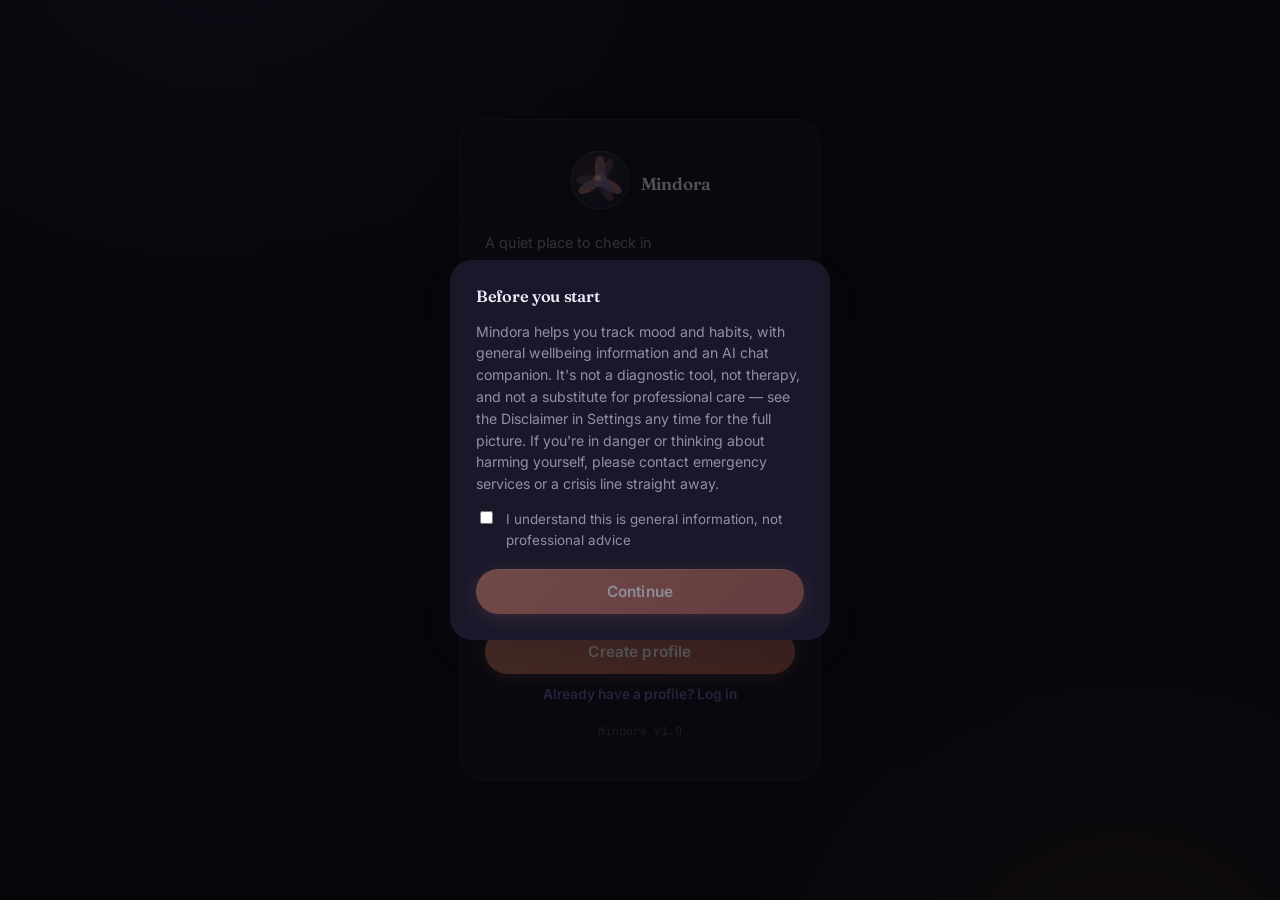
==== commit 7794802f: "Add files via upload" ====
--- a/index.html
+++ b/index.html
@@ -14,7 +14,7 @@
 <meta property="og:title" content="Mindora">
 <meta property="og:description" content="A quiet place to check in — mood tracking, insights, and a supportive companion.">
 <link rel="apple-touch-icon" href="logo.svg">
-<link rel="stylesheet" href="css/style.css">
+<link rel="stylesheet" href="css/style.css?v=20260701">
 </head>
 <body>
 
@@ -57,6 +57,11 @@
         <input type="text" id="profileNameInput" autocomplete="name">
         <label class="field-label" for="profilePinInput" data-i18n="profile_pin_label">PIN (4+ digits)</label>
         <input type="password" id="profilePinInput" inputmode="numeric" pattern="[0-9]*" maxlength="8" autocomplete="off">
+        <div id="profileEmailWrap" class="hidden">
+          <label class="field-label" for="profileEmailInput" data-i18n="field_email">Email (optional)</label>
+          <input type="email" id="profileEmailInput" autocomplete="email" data-i18n-placeholder="email_placeholder">
+          <p class="muted-inline" data-i18n="email_notification_hint" style="display:block; margin-top:4px;"></p>
+        </div>
         <button type="submit" id="profileSubmitBtn" class="btn-primary" style="margin-top:16px;" data-i18n="profile_create_btn">Create profile</button>
       </form>
       <button id="profileToggleBtn" class="link-btn" style="margin-top:12px; width:100%; text-align:center;" data-i18n="profile_toggle_to_login">Already have a profile? Log in</button>
@@ -164,7 +169,11 @@
 
         <div class="progress-row" id="todayProgressRow"></div>
         <div class="streak-row" id="streakRow"></div>
+        <div id="wellnessScoreCard" class="card hidden"></div>
+
         <div id="todayGoalsSummary" class="goals-today-wrap"></div>
+
+        <div id="habitsToday" class="habits-quick-strip"></div>
 
         <div class="card">
           <div class="card-head"><h3 data-i18n="log_something_title">Log something</h3></div>
@@ -173,6 +182,8 @@
             <button class="quick-btn" data-quick="mind" data-i18n="quick_mind">+ Mind exercise</button>
           </div>
         </div>
+
+        <div class="card" id="dailyTipCard" style="border-left:3px solid var(--dusk);"></div>
       </section>
 
       <!-- ==================== CHECK-IN ==================== -->
@@ -190,7 +201,7 @@
             <div class="mood-slider-labels"><span data-i18n="mood_low">Heavy</span><span id="moodValueLabel" aria-live="polite" aria-atomic="true">5</span><span data-i18n="mood_high">Light</span></div>
           </div>
 
-          <!-- Step 2: Context chips — always visible -->
+          <!-- Step 2: Context -->
           <div class="checkin-section">
             <p class="checkin-step-label" data-i18n="checkin_step_context">What's going on?</p>
             <p class="field-label" data-i18n="field_weather">Weather today</p>
@@ -199,11 +210,13 @@
             <div id="socialChips" class="chip-row" role="group"></div>
             <p class="field-label" id="tagsLabel" data-i18n="field_tags">What's present today?</p>
             <div id="tagChips" class="chip-row" role="group" aria-labelledby="tagsLabel"></div>
-          </div>
-
-          <!-- Step 3: Body & basics -->
+            <p class="field-label" data-i18n="field_triggers">Any stress triggers today?</p>
+            <div id="triggerChips" class="chip-row" role="group"></div>
+          </div>
+
+          <!-- Step 3: Wellness -->
           <div class="checkin-section">
-            <p class="checkin-step-label" data-i18n="checkin_step_body">Body & basics</p>
+            <p class="checkin-step-label" data-i18n="checkin_step_wellness">Wellness</p>
 
             <label class="field-label" for="sleepInput" data-i18n="field_sleep">Sleep last night (hours)</label>
             <input type="number" id="sleepInput" min="0" max="14" step="0.5" data-i18n-placeholder="sleep_placeholder">
@@ -211,9 +224,30 @@
             <label class="field-label" for="stressSlider" data-i18n="field_stress">Stress level</label>
             <input type="range" id="stressSlider" min="1" max="10" value="5" class="mood-slider">
             <div class="mood-slider-labels"><span data-i18n="stress_low">Calm</span><span id="stressValueLabel" aria-hidden="true">5</span><span data-i18n="stress_high">Stretched thin</span></div>
-          </div>
-
-          <!-- Step 4: Reflect — journal -->
+
+            <label class="field-label" for="waterInput" data-i18n="field_water">Water today (glasses)</label>
+            <input type="number" id="waterInput" min="0" max="20" step="1" data-i18n-placeholder="water_placeholder" placeholder="e.g. 6">
+
+            <p class="field-label" data-i18n="field_food">Food quality</p>
+            <div id="foodChips" class="chip-row" role="group"></div>
+
+            <label class="field-label" for="screenTimeSlider" data-i18n="field_screen_time">Screen time (hours)</label>
+            <input type="range" id="screenTimeSlider" min="0" max="14" value="4" class="mood-slider">
+            <div class="mood-slider-labels"><span data-i18n="screen_time_low">None</span><span id="screenTimeValueLabel" aria-hidden="true">4</span><span data-i18n="screen_time_high">14h+</span></div>
+          </div>
+
+          <!-- Step 4: Gratitude -->
+          <div class="checkin-section">
+            <p class="checkin-step-label" data-i18n="checkin_step_gratitude">Gratitude</p>
+            <p class="muted" data-i18n="field_gratitude">Three things you're grateful for</p>
+            <input type="text" id="gratitude0" data-i18n-placeholder="gratitude_placeholder" style="margin-top:6px;">
+            <input type="text" id="gratitude1" data-i18n-placeholder="gratitude_placeholder" style="margin-top:6px;">
+            <input type="text" id="gratitude2" data-i18n-placeholder="gratitude_placeholder" style="margin-top:6px;">
+            <label class="field-label" for="dailyWinsInput" data-i18n="field_daily_wins" style="margin-top:12px;">A daily win (optional)</label>
+            <input type="text" id="dailyWinsInput" data-i18n-placeholder="daily_wins_placeholder">
+          </div>
+
+          <!-- Step 5: Reflect -->
           <div class="checkin-section">
             <p class="checkin-step-label" data-i18n="checkin_step_reflect">Reflect</p>
             <label class="field-label" for="journalInput" data-i18n="field_journal">Anything you want to put into words? (optional)</label>
@@ -411,16 +445,60 @@
         </div>
       </section>
 
-      <!-- ==================== LEARN ==================== -->
+      <!-- ==================== HABITS ==================== -->
+      <section id="screen-habits" class="screen">
+        <h2 data-i18n="habits_title">Habits</h2>
+        <p class="muted" data-i18n="habits_subtitle">Small consistent actions, done daily.</p>
+
+        <div id="habitsList" style="margin-bottom:14px;"></div>
+
+        <div class="card">
+          <h3 data-i18n="habits_add_btn">Add habit</h3>
+          <label class="field-label" for="habitNameInput" data-i18n="habit_name_placeholder">Name</label>
+          <input type="text" id="habitNameInput" data-i18n-placeholder="habit_name_placeholder" placeholder="e.g. Walk 20 min…">
+          <label class="field-label" for="habitFreqSelect" data-i18n="habit_frequency_label">Frequency</label>
+          <select id="habitFreqSelect" class="select-input"></select>
+          <div class="form-actions">
+            <button id="habitAddBtn" class="btn-primary" data-i18n="habits_add_btn">Add habit</button>
+          </div>
+        </div>
+
+        <p class="settings-section-label" data-i18n="habits_goals_heading">Goals</p>
+        <div id="goalsList" style="margin-bottom:14px;"></div>
+        <div class="card">
+          <h3 data-i18n="goals_add_btn">Add goal</h3>
+          <label class="field-label" data-i18n="goal_type_label">Type</label>
+          <select id="goalTypeSelect" class="select-input"></select>
+          <label class="field-label" data-i18n="goal_target_label">Target</label>
+          <input type="number" id="goalTargetInput" min="1" max="100" value="7">
+          <label class="field-label" data-i18n="goal_window_label">Over (days)</label>
+          <input type="number" id="goalWindowInput" min="7" max="90" value="30">
+          <p class="muted-inline" id="goalPreviewLabel" style="display:block; margin-top:8px; min-height:1.4em;"></p>
+          <div class="form-actions">
+            <button id="goalAddBtn" class="btn-primary" data-i18n="goal_add_confirm">Add goal</button>
+          </div>
+        </div>
+      </section>
+
+      <!-- ==================== JOURNAL ==================== -->
+      <section id="screen-journal" class="screen">
+        <h2 data-i18n="journal_title">Journal</h2>
+        <div class="journal-search-row">
+          <input type="text" id="journalSearch" data-i18n-placeholder="journal_search_placeholder" placeholder="Search your entries…">
+        </div>
+        <div id="journalEntries" class="journal-entries-list"></div>
+      </section>
       <section id="screen-learn" class="screen">
         <h2 data-i18n="learn_title">Learn</h2>
         <div class="range-tabs" id="learnTabs" role="group" aria-label="Learn section">
           <button class="range-tab active" data-learntab="understand" data-i18n="tab_understand" aria-pressed="true">Understand</button>
           <button class="range-tab" data-learntab="wellbeing" data-i18n="tab_wellbeing" aria-pressed="false">Well-being</button>
+          <button class="range-tab" data-learntab="tools" data-i18n="tab_tools" aria-pressed="false">Tools</button>
         </div>
         <p class="muted" id="learnSubtitleText" data-i18n="learn_subtitle">A few things worth knowing about mood, stress, and what actually helps.</p>
         <p class="muted-inline" data-i18n="learn_disclaimer" style="display:block; margin-bottom:14px;"></p>
         <div id="learnTopics" class="learn-topics"></div>
+        <div id="breathingTools" class="breathing-tools hidden"></div>
       </section>
 
       <!-- ==================== CHAT ==================== -->
@@ -495,6 +573,16 @@
           </div>
         </div>
 
+        <p class="settings-section-label" data-i18n="settings_section_accessibility">Accessibility</p>
+        <div class="card">
+          <h3 data-i18n="font_size_label">Text size</h3>
+          <div class="font-size-row">
+            <button class="font-size-btn" data-size="normal" data-i18n="font_size_normal">Normal</button>
+            <button class="font-size-btn" data-size="large" data-i18n="font_size_large">Large</button>
+            <button class="font-size-btn" data-size="xl" data-i18n="font_size_xl">Extra large</button>
+          </div>
+        </div>
+
         <p class="settings-section-label" data-i18n="settings_section_about">About</p>
         <div class="card">
           <h3 data-i18n="switch_profile">Switch profile</h3>
@@ -524,17 +612,17 @@
         <span class="nav-icon" aria-hidden="true"><svg viewBox="0 0 24 24" width="20" height="20"><circle cx="12" cy="12" r="4.2" fill="none" stroke="currentColor" stroke-width="1.8"/><path d="M12 2.5v3M12 18.5v3M4.2 4.2l2.1 2.1M17.7 17.7l2.1 2.1M2.5 12h3M18.5 12h3M4.2 19.8l2.1-2.1M17.7 6.3l2.1-2.1" stroke="currentColor" stroke-width="1.8" stroke-linecap="round"/></svg></span>
         <span data-i18n="nav_today">Today</span>
       </button>
+      <button class="nav-btn" data-screen="habits">
+        <span class="nav-icon" aria-hidden="true"><svg viewBox="0 0 24 24" width="20" height="20"><path d="M9 11l3 3L22 4" fill="none" stroke="currentColor" stroke-width="1.8" stroke-linecap="round" stroke-linejoin="round"/><path d="M21 12v7a2 2 0 01-2 2H5a2 2 0 01-2-2V5a2 2 0 012-2h11" fill="none" stroke="currentColor" stroke-width="1.8" stroke-linecap="round" stroke-linejoin="round"/></svg></span>
+        <span data-i18n="nav_habits">Habits</span>
+      </button>
       <button class="nav-btn" data-screen="trends">
         <span class="nav-icon" aria-hidden="true"><svg viewBox="0 0 24 24" width="20" height="20"><path d="M3 17l5-5 4 4 7-9" fill="none" stroke="currentColor" stroke-width="1.8" stroke-linecap="round" stroke-linejoin="round"/></svg></span>
         <span data-i18n="nav_trends">Trends</span>
       </button>
-      <button class="nav-btn" data-screen="tracker">
-        <span class="nav-icon" aria-hidden="true"><svg viewBox="0 0 24 24" width="20" height="20"><path d="M3 12h4l2-5 4 10 2-5h6" fill="none" stroke="currentColor" stroke-width="1.8" stroke-linecap="round" stroke-linejoin="round"/></svg></span>
-        <span data-i18n="nav_tracker">Move</span>
-      </button>
-      <button class="nav-btn" data-screen="goals">
-        <span class="nav-icon" aria-hidden="true"><svg viewBox="0 0 24 24" width="20" height="20"><circle cx="12" cy="12" r="9" fill="none" stroke="currentColor" stroke-width="1.8"/><circle cx="12" cy="12" r="5" fill="none" stroke="currentColor" stroke-width="1.8"/><circle cx="12" cy="12" r="1.5" fill="currentColor"/></svg></span>
-        <span data-i18n="nav_goals">Goals</span>
+      <button class="nav-btn" data-screen="journal">
+        <span class="nav-icon" aria-hidden="true"><svg viewBox="0 0 24 24" width="20" height="20"><path d="M14 2H6a2 2 0 00-2 2v16a2 2 0 002 2h12a2 2 0 002-2V8z" fill="none" stroke="currentColor" stroke-width="1.8"/><polyline points="14 2 14 8 20 8" fill="none" stroke="currentColor" stroke-width="1.8" stroke-linecap="round"/><line x1="16" y1="13" x2="8" y2="13" stroke="currentColor" stroke-width="1.8" stroke-linecap="round"/><line x1="16" y1="17" x2="8" y2="17" stroke="currentColor" stroke-width="1.8" stroke-linecap="round"/><polyline points="10 9 9 9 8 9" fill="none" stroke="currentColor" stroke-width="1.8" stroke-linecap="round"/></svg></span>
+        <span data-i18n="nav_journal">Journal</span>
       </button>
       <button class="nav-btn" data-screen="chat">
         <span class="nav-icon" aria-hidden="true"><svg viewBox="0 0 24 24" width="20" height="20"><path d="M4 4h16v10H9l-4 4v-4H4V4z" fill="none" stroke="currentColor" stroke-width="1.8" stroke-linecap="round" stroke-linejoin="round"/></svg></span>
@@ -543,22 +631,26 @@
     </nav>
   </div>
 
-  <script src="js/i18n.js"></script>
-  <script src="js/modal.js"></script>
-  <script src="js/config.js"></script>
-  <script src="js/api.js"></script>
-  <script src="js/storage.js"></script>
-  <script src="js/profiles.js"></script>
-  <script src="js/recommend.js"></script>
-  <script src="js/mood.js"></script>
-  <script src="js/tracker.js"></script>
-  <script src="js/charts.js"></script>
-  <script src="js/trends.js"></script>
-  <script src="js/goals.js"></script>
-  <script src="js/report.js"></script>
-  <script src="js/learn.js"></script>
-  <script src="js/wellbeing.js"></script>
-  <script src="js/chat.js"></script>
-  <script src="js/app.js"></script>
+  <script src="js/i18n.js?v=20260701"></script>
+  <script src="js/modal.js?v=20260701"></script>
+  <script src="js/config.js?v=20260701"></script>
+  <script src="js/api.js?v=20260701"></script>
+  <script src="js/storage.js?v=20260701"></script>
+  <script src="js/profiles.js?v=20260701"></script>
+  <script src="js/recommend.js?v=20260701"></script>
+  <script src="js/mood.js?v=20260701"></script>
+  <script src="js/tracker.js?v=20260701"></script>
+  <script src="js/charts.js?v=20260701"></script>
+  <script src="js/trends.js?v=20260701"></script>
+  <script src="js/goals.js?v=20260701"></script>
+  <script src="js/habits.js?v=20260701"></script>
+  <script src="js/wellness.js?v=20260701"></script>
+  <script src="js/tips-daily.js?v=20260701"></script>
+  <script src="js/breathing.js?v=20260701"></script>
+  <script src="js/report.js?v=20260701"></script>
+  <script src="js/learn.js?v=20260701"></script>
+  <script src="js/wellbeing.js?v=20260701"></script>
+  <script src="js/chat.js?v=20260701"></script>
+  <script src="js/app.js?v=20260701"></script>
 </body>
 </html>
--- a/css/style.css
+++ b/css/style.css
@@ -889,3 +889,171 @@
   .app-shell{ border-left:1px solid var(--border); border-right:1px solid var(--border); }
   main#screens{ padding:4px 20px 110px; }
 }
+
+/* ══════════════════════════════════════════════════
+   WELLNESS SCORE
+══════════════════════════════════════════════════ */
+.wellness-overall{
+  display:flex; align-items:baseline; gap:10px; margin-bottom:12px; padding-bottom:12px;
+  border-bottom:1px solid var(--border);
+}
+.wellness-overall-num{
+  font-family:var(--font-mono); font-size:2.2rem; font-weight:700; line-height:1;
+}
+.wellness-overall-label{ font-size:.84rem; color:var(--text-muted); }
+.wellness-grid{ display:grid; grid-template-columns:repeat(3,1fr); gap:8px; }
+.wellness-item{
+  text-align:center; background:var(--bg-card-2); border-radius:var(--r-md); padding:12px 8px;
+}
+.wellness-val{ font-family:var(--font-mono); font-size:1.3rem; font-weight:700; display:block; }
+.wellness-bar-bg{
+  width:100%; height:5px; background:var(--border); border-radius:999px;
+  margin:6px 0 4px; overflow:hidden;
+}
+.wellness-bar-fill{
+  height:100%; border-radius:999px; transition:width var(--duration-slow) var(--ease-out);
+}
+.wellness-item-label{ font-size:.72rem; color:var(--text-muted); font-weight:600; }
+
+/* ══════════════════════════════════════════════════
+   HABITS
+══════════════════════════════════════════════════ */
+.habit-card{
+  background:var(--bg-card); border:1px solid var(--border); border-radius:var(--r-lg);
+  padding:14px; margin-bottom:10px; transition:border-color .2s;
+}
+.habit-card.done{ border-color:var(--moss); }
+.habit-main{ display:flex; align-items:center; gap:8px; margin-bottom:8px; }
+.habit-name{ font-weight:600; font-size:.9rem; flex:1; }
+.habit-freq{
+  font-size:.66rem; font-weight:700; text-transform:uppercase; letter-spacing:.04em;
+  color:var(--text-muted); background:var(--bg-card-2); padding:2px 7px; border-radius:999px;
+}
+.habit-stats{
+  display:flex; gap:12px; flex-wrap:wrap; font-size:.76rem; color:var(--text-muted); margin-bottom:8px;
+}
+.habit-stats strong{ color:var(--text); }
+.habit-bar-bg{ width:100%; height:5px; background:var(--bg-card-2); border-radius:999px; overflow:hidden; margin-bottom:10px; }
+.habit-bar-fill{ height:100%; background:linear-gradient(90deg,var(--dusk),var(--bloom)); border-radius:999px; transition:width .4s var(--ease-out); }
+.habit-actions{ display:flex; align-items:center; gap:8px; }
+.habit-toggle-btn{
+  flex:1; padding:9px 14px; border-radius:999px; font-weight:600; font-size:.82rem;
+  background:var(--bg-card-2); border:1px solid var(--border-2); color:var(--text);
+  transition:all .15s ease;
+}
+.habit-toggle-btn.done{
+  background:var(--moss-faint); border-color:var(--moss); color:var(--moss);
+}
+.habit-remove-btn{ flex-shrink:0; font-size:.82rem; color:var(--text-faint); }
+.habit-remove-btn:hover{ color:var(--bloom); }
+
+/* Quick habit strip on Today */
+.habits-quick-strip{ display:flex; flex-wrap:wrap; gap:7px; margin-bottom:12px; }
+.habit-quick-btn{
+  padding:8px 13px; border-radius:999px; font-size:.8rem; font-weight:600;
+  background:var(--bg-card); border:1px solid var(--border-2); color:var(--text-muted);
+  transition:all .15s ease;
+}
+.habit-quick-btn.done{
+  background:var(--moss-faint); border-color:var(--moss); color:var(--moss);
+}
+
+/* ══════════════════════════════════════════════════
+   BREATHING TOOLS
+══════════════════════════════════════════════════ */
+.breathing-tools{ display:flex; flex-direction:column; gap:14px; }
+.breath-card{
+  background:var(--bg-card); border:1px solid var(--border); border-radius:var(--r-xl); padding:18px;
+}
+.breath-name{ font-family:var(--font-serif); font-size:1rem; margin-bottom:4px; }
+.breath-desc{ font-size:.84rem; margin-bottom:14px; }
+.breath-visual{
+  display:flex; flex-direction:column; align-items:center; gap:10px; margin-bottom:14px; padding:12px 0;
+}
+.breath-orb{
+  width:90px; height:90px; border-radius:50%;
+  background:radial-gradient(circle at 38% 32%, var(--dusk), var(--ink-softer) 70%);
+  box-shadow:0 0 30px 6px rgba(101,104,168,0.25);
+}
+.breath-phase-label{
+  font-family:var(--font-serif); font-size:1.05rem; font-weight:600; color:var(--text);
+  min-height:1.4em; text-align:center;
+}
+.breath-counter{
+  font-family:var(--font-mono); font-size:.88rem; color:var(--text-muted); min-height:1.2em;
+  text-align:center;
+}
+.grounding-card .grounding-steps{
+  margin:12px 0 0; padding:0 0 0 18px; display:flex; flex-direction:column; gap:8px;
+}
+.grounding-steps li{ font-size:.88rem; line-height:1.5; color:var(--text); }
+
+/* ══════════════════════════════════════════════════
+   JOURNAL SCREEN
+══════════════════════════════════════════════════ */
+.journal-search-row{ margin-bottom:14px; }
+.journal-entries-list{ display:flex; flex-direction:column; gap:12px; }
+.journal-entry-card{
+  background:var(--bg-card); border:1px solid var(--border); border-radius:var(--r-xl); padding:16px;
+  transition:border-color .2s;
+}
+.journal-entry-card:hover{ border-color:var(--border-2); }
+.journal-entry-header{
+  display:flex; justify-content:space-between; align-items:center; margin-bottom:10px;
+}
+.journal-entry-date{ font-size:.78rem; color:var(--text-muted); font-weight:600; }
+.journal-entry-mood{ font-size:.82rem; }
+.journal-entry-text{
+  font-size:.9rem; line-height:1.6; margin:0 0 8px;
+  padding-left:10px; border-left:2px solid var(--dusk-faint);
+  font-style:italic; color:var(--text-muted);
+}
+.journal-gratitude{
+  display:flex; flex-direction:column; gap:4px; margin-top:8px;
+}
+.journal-grat-item{ font-size:.82rem; color:var(--moss); }
+.journal-wins{ font-size:.82rem; color:var(--bloom); margin-top:6px; }
+
+/* ══════════════════════════════════════════════════
+   FONT SIZE TOGGLE (Accessibility)
+══════════════════════════════════════════════════ */
+.font-size-row{ display:flex; gap:8px; }
+.font-size-btn{
+  flex:1; padding:10px; font-size:.84rem; font-weight:600;
+  background:var(--bg-card-2); border:1px solid var(--border-2); color:var(--text-muted);
+  border-radius:var(--r-md); transition:all .15s ease;
+}
+.font-size-btn.active{ background:var(--dusk-faint); border-color:var(--dusk); color:var(--dusk); }
+
+/* Apply font size to html element */
+[data-fontsize="large"]  body{ font-size:18px; }
+[data-fontsize="xl"]     body{ font-size:20px; }
+[data-fontsize="large"]  .mood-slider-labels,
+[data-fontsize="xl"]     .mood-slider-labels{ font-size:.82rem; }
+
+/* ── Daily tips card ─────────────────────────────── */
+.daily-tip-section{
+  padding:10px 0;
+  border-bottom:1px solid var(--border);
+}
+.daily-tip-section:last-child{ border-bottom:none; padding-bottom:0; }
+.daily-tip-section:first-child{ padding-top:0; }
+.daily-tip-section.insight{ border-left:none; }
+.daily-tip-section.prompt .daily-tip-text{ font-style:italic; }
+.daily-tip-label{
+  font-size:.68rem; font-weight:700; text-transform:uppercase; letter-spacing:.06em;
+  color:var(--dusk); margin-bottom:5px;
+}
+.daily-tip-text{ font-size:.88rem; line-height:1.65; color:var(--text-muted); }
+
+/* ── Admin email sub-info ─────────────────────────── */
+.admin-profile-email{
+  font-size:.72rem; color:var(--text-faint); font-family:var(--font-mono);
+  margin-top:2px; display:block;
+}
+.admin-action-btn.resend-btn{
+  color:var(--dusk); border-color:rgba(101,104,168,0.3); background:var(--dusk-faint);
+}
+
+/* ── Profile email field ─────────────────────────── */
+#profileEmailWrap{ margin-top:6px; }
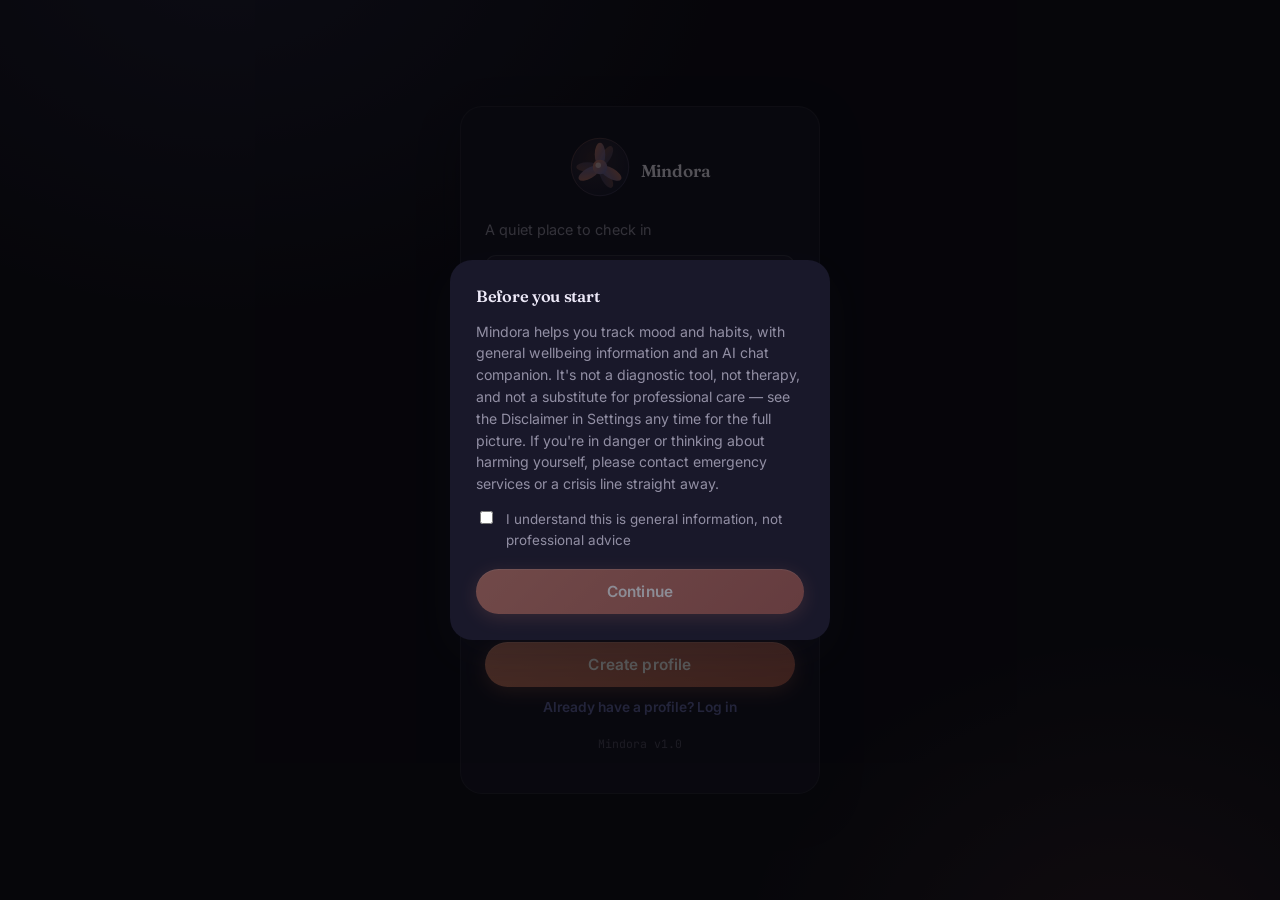
==== commit 34589e6d: "Add files via upload" ====
--- a/index.html
+++ b/index.html
@@ -2,7 +2,7 @@
 <html lang="en" data-theme="dark">
 <head>
 <meta charset="UTF-8">
-<meta name="viewport" content="width=device-width, initial-scale=1.0, maximum-scale=1, viewport-fit=cover">
+<meta name="viewport" content="width=device-width, initial-scale=1.0, viewport-fit=cover">
 <meta name="theme-color" content="#1B1B2F">
 <meta name="apple-mobile-web-app-capable" content="yes">
 <meta name="apple-mobile-web-app-status-bar-style" content="black-translucent">
@@ -184,6 +184,9 @@
         </div>
 
         <div class="card" id="dailyTipCard" style="border-left:3px solid var(--dusk);"></div>
+
+        <div class="card" id="quoteCard" style="border-left:3px solid var(--bloom);"></div>
+        <div class="card" id="affirmationCard" style="border-left:3px solid var(--moss);"></div>
       </section>
 
       <!-- ==================== CHECK-IN ==================== -->
@@ -210,6 +213,8 @@
             <div id="socialChips" class="chip-row" role="group"></div>
             <p class="field-label" id="tagsLabel" data-i18n="field_tags">What's present today?</p>
             <div id="tagChips" class="chip-row" role="group" aria-labelledby="tagsLabel"></div>
+            <p class="field-label" data-i18n="field_activities">What were you doing?</p>
+            <div id="activityChips" class="chip-row" role="group"></div>
             <p class="field-label" data-i18n="field_triggers">Any stress triggers today?</p>
             <div id="triggerChips" class="chip-row" role="group"></div>
           </div>
@@ -488,6 +493,57 @@
         </div>
         <div id="journalEntries" class="journal-entries-list"></div>
       </section>
+
+      <!-- ==================== TOOLS ==================== -->
+      <section id="screen-tools" class="screen">
+        <h2 data-i18n="tools_title">Wellness Tools</h2>
+        <div class="range-tabs" id="toolsTabs" role="group" aria-label="Wellness tools" style="margin-bottom:14px;">
+          <button class="range-tab active" data-toolstab="breathing" data-i18n="tab_breathing">Breathing</button>
+          <button class="range-tab" data-toolstab="mindfulness" data-i18n="tab_mindfulness">Mindfulness</button>
+          <button class="range-tab" data-toolstab="cbt" data-i18n="tab_cbt">CBT</button>
+          <button class="range-tab" data-toolstab="grounding" data-i18n="grounding_title">Grounding</button>
+          <button class="range-tab" data-toolstab="boosters" data-i18n="tab_boosters">Boosters</button>
+        </div>
+        <div id="breathingTools" class="breathing-tools"></div>
+        <div id="mindfulnessContent" class="hidden"></div>
+        <div id="cbtContent" class="hidden"></div>
+        <div id="groundingContent" class="hidden"></div>
+        <div id="moodBoostersContent" class="hidden"></div>
+      </section>
+
+      <!-- ==================== ASSESSMENTS ==================== -->
+      <section id="screen-assessments" class="screen">
+        <h2 data-i18n="assess_title">Assessments</h2>
+        <p class="muted" data-i18n="assess_subtitle" style="margin-bottom:14px;"></p>
+        <div id="assessmentsList"></div>
+        <div id="assessmentRunner" class="hidden"></div>
+        <div id="assessmentResult" class="hidden"></div>
+      </section>
+
+      <!-- ==================== RESOURCES ==================== -->
+      <section id="screen-resources" class="screen">
+        <h2 data-i18n="resources_title">Support & Resources</h2>
+        <p class="muted" data-i18n="resources_subtitle" style="margin-bottom:14px;"></p>
+        <div id="resourcesContent"></div>
+      </section>
+
+      <!-- ==================== MORE ==================== -->
+      <section id="screen-more" class="screen">
+        <h2 data-i18n="more_title">More</h2>
+        <div class="more-grid">
+          <button class="more-card" data-screen="journal"><span class="more-icon">📓</span><span class="more-label" data-i18n="more_journal_link">Journal</span></button>
+          <button class="more-card" data-screen="habits"><span class="more-icon">✅</span><span class="more-label" data-i18n="more_habits_link">Habits</span></button>
+          <button class="more-card" data-screen="trends"><span class="more-icon">📊</span><span class="more-label" data-i18n="more_insights_link">Insights</span></button>
+          <button class="more-card" data-screen="assessments"><span class="more-icon">🧩</span><span class="more-label" data-i18n="more_assessments_link">Assessments</span></button>
+          <button class="more-card" data-screen="goals"><span class="more-icon">🎯</span><span class="more-label" data-i18n="more_goals_link">Goals</span></button>
+          <button class="more-card" data-screen="resources"><span class="more-icon">🆘</span><span class="more-label" data-i18n="more_resources_link">Support</span></button>
+          <button class="more-card" data-screen="learn"><span class="more-icon">📚</span><span class="more-label" data-i18n="more_learn_link">Learn</span></button>
+          <button class="more-card" data-screen="tracker"><span class="more-icon">💪</span><span class="more-label" data-i18n="more_tracker_link">Move &amp; Mind</span></button>
+          <button class="more-card" data-screen="chat"><span class="more-icon">🤖</span><span class="more-label" data-i18n="more_chat_link">AI Chat</span></button>
+          <button class="more-card" data-screen="settings"><span class="more-icon">⚙️</span><span class="more-label" data-i18n="more_settings_link">Settings</span></button>
+        </div>
+      </section>
+
       <section id="screen-learn" class="screen">
         <h2 data-i18n="learn_title">Learn</h2>
         <div class="range-tabs" id="learnTabs" role="group" aria-label="Learn section">
@@ -607,26 +663,26 @@
 
     </main>
 
-    <nav class="bottombar" id="bottomNav" aria-label="Main">
+        <nav class="bottombar" id="bottomNav" aria-label="Main">
       <button class="nav-btn active" data-screen="today" aria-current="page">
         <span class="nav-icon" aria-hidden="true"><svg viewBox="0 0 24 24" width="20" height="20"><circle cx="12" cy="12" r="4.2" fill="none" stroke="currentColor" stroke-width="1.8"/><path d="M12 2.5v3M12 18.5v3M4.2 4.2l2.1 2.1M17.7 17.7l2.1 2.1M2.5 12h3M18.5 12h3M4.2 19.8l2.1-2.1M17.7 6.3l2.1-2.1" stroke="currentColor" stroke-width="1.8" stroke-linecap="round"/></svg></span>
         <span data-i18n="nav_today">Today</span>
       </button>
-      <button class="nav-btn" data-screen="habits">
-        <span class="nav-icon" aria-hidden="true"><svg viewBox="0 0 24 24" width="20" height="20"><path d="M9 11l3 3L22 4" fill="none" stroke="currentColor" stroke-width="1.8" stroke-linecap="round" stroke-linejoin="round"/><path d="M21 12v7a2 2 0 01-2 2H5a2 2 0 01-2-2V5a2 2 0 012-2h11" fill="none" stroke="currentColor" stroke-width="1.8" stroke-linecap="round" stroke-linejoin="round"/></svg></span>
-        <span data-i18n="nav_habits">Habits</span>
+      <button class="nav-btn" data-screen="checkin">
+        <span class="nav-icon" aria-hidden="true"><svg viewBox="0 0 24 24" width="20" height="20"><path d="M12 2C8 2 4 5.5 4 9.5c0 5.25 8 13 8 13s8-7.75 8-13C20 5.5 16 2 12 2z" fill="none" stroke="currentColor" stroke-width="1.8"/><circle cx="12" cy="9.5" r="2.5" fill="none" stroke="currentColor" stroke-width="1.8"/></svg></span>
+        <span data-i18n="nav_mood">Mood</span>
+      </button>
+      <button class="nav-btn" data-screen="tools">
+        <span class="nav-icon" aria-hidden="true"><svg viewBox="0 0 24 24" width="20" height="20"><path d="M12 22c5.523 0 10-4.477 10-10S17.523 2 12 2 2 6.477 2 12s4.477 10 10 10z" fill="none" stroke="currentColor" stroke-width="1.8"/><path d="M8 12s1 2 4 2 4-2 4-2" fill="none" stroke="currentColor" stroke-width="1.8" stroke-linecap="round"/><line x1="9" y1="9" x2="9.01" y2="9" stroke="currentColor" stroke-width="2" stroke-linecap="round"/><line x1="15" y1="9" x2="15.01" y2="9" stroke="currentColor" stroke-width="2" stroke-linecap="round"/></svg></span>
+        <span data-i18n="nav_tools">Tools</span>
       </button>
       <button class="nav-btn" data-screen="trends">
         <span class="nav-icon" aria-hidden="true"><svg viewBox="0 0 24 24" width="20" height="20"><path d="M3 17l5-5 4 4 7-9" fill="none" stroke="currentColor" stroke-width="1.8" stroke-linecap="round" stroke-linejoin="round"/></svg></span>
-        <span data-i18n="nav_trends">Trends</span>
+        <span data-i18n="nav_insights">Insights</span>
       </button>
-      <button class="nav-btn" data-screen="journal">
-        <span class="nav-icon" aria-hidden="true"><svg viewBox="0 0 24 24" width="20" height="20"><path d="M14 2H6a2 2 0 00-2 2v16a2 2 0 002 2h12a2 2 0 002-2V8z" fill="none" stroke="currentColor" stroke-width="1.8"/><polyline points="14 2 14 8 20 8" fill="none" stroke="currentColor" stroke-width="1.8" stroke-linecap="round"/><line x1="16" y1="13" x2="8" y2="13" stroke="currentColor" stroke-width="1.8" stroke-linecap="round"/><line x1="16" y1="17" x2="8" y2="17" stroke="currentColor" stroke-width="1.8" stroke-linecap="round"/><polyline points="10 9 9 9 8 9" fill="none" stroke="currentColor" stroke-width="1.8" stroke-linecap="round"/></svg></span>
-        <span data-i18n="nav_journal">Journal</span>
-      </button>
-      <button class="nav-btn" data-screen="chat">
-        <span class="nav-icon" aria-hidden="true"><svg viewBox="0 0 24 24" width="20" height="20"><path d="M4 4h16v10H9l-4 4v-4H4V4z" fill="none" stroke="currentColor" stroke-width="1.8" stroke-linecap="round" stroke-linejoin="round"/></svg></span>
-        <span data-i18n="nav_chat">Chat</span>
+      <button class="nav-btn" data-screen="more">
+        <span class="nav-icon" aria-hidden="true"><svg viewBox="0 0 24 24" width="20" height="20"><circle cx="5" cy="12" r="1.5" fill="currentColor"/><circle cx="12" cy="12" r="1.5" fill="currentColor"/><circle cx="19" cy="12" r="1.5" fill="currentColor"/></svg></span>
+        <span data-i18n="nav_more">More</span>
       </button>
     </nav>
   </div>
@@ -651,6 +707,12 @@
   <script src="js/learn.js?v=20260701"></script>
   <script src="js/wellbeing.js?v=20260701"></script>
   <script src="js/chat.js?v=20260701"></script>
+  <script src="js/assessments.js?v=20260701"></script>
+  <script src="js/resources.js?v=20260701"></script>
+  <script src="js/quotes.js?v=20260701"></script>
+  <script src="js/cbt.js?v=20260701"></script>
+  <script src="js/mindfulness.js?v=20260701"></script>
+  <script src="js/mood-boosters.js?v=20260701"></script>
   <script src="js/app.js?v=20260701"></script>
 </body>
 </html>
--- a/css/style.css
+++ b/css/style.css
@@ -172,7 +172,7 @@
 .icon-btn:hover{ background:var(--bg-card-2); }
 
 /* ── Screens ─────────────────────────────────────── */
-main#screens{ flex:1; padding:4px 18px 110px; }
+main#screens{ flex:1; padding:4px 18px calc(110px + env(safe-area-inset-bottom)); }
 .screen{ display:none; animation:fadeUp var(--duration-base) var(--ease-out); }
 .screen.active{ display:block; }
 @keyframes fadeUp{
@@ -288,11 +288,11 @@
 .field-label:first-child{ margin-top:0; }
 
 input[type="text"], input[type="number"], input[type="password"],
-input[type="time"], textarea, select.select-input{
+input[type="time"], input[type="email"], textarea, select.select-input{
   width:100%; padding:11px 13px;
   background:var(--bg-card-2); color:var(--text);
   border:1px solid var(--border-2); border-radius:var(--r-md);
-  font-size:.96rem; line-height:1.5;
+  font-size:16px; line-height:1.5;
   transition:border-color var(--duration-base) ease,
               box-shadow var(--duration-base) ease;
 }
@@ -435,7 +435,7 @@
 .checkin-step-hint{ display:block; font-size:.78rem; color:var(--text-muted); margin-bottom:12px; }
 
 /* ── Emoji picker ────────────────────────────────── */
-.emoji-picker{ display:flex; justify-content:space-between; gap:5px; padding:4px 0 8px; }
+.emoji-picker{ display:grid; grid-template-columns:repeat(6,1fr); gap:7px; padding:4px 0 8px; }
 .emoji-btn{
   flex:1; padding:10px 4px 8px;
   background:var(--bg-card-2); border:2px solid transparent;
@@ -456,9 +456,9 @@
 .emoji-btn.selected .emoji-label{ color:var(--dusk); }
 
 /* ── Range/tab picker ────────────────────────────── */
-.range-tabs{ display:flex; gap:6px; margin-bottom:12px; }
+.range-tabs{ display:flex; gap:6px; margin-bottom:12px; overflow-x:auto; -webkit-overflow-scrolling:touch; scrollbar-width:none; -ms-overflow-style:none; padding-bottom:2px; }
 .range-tab{
-  flex:1; padding:9px 0; font-weight:600; font-size:.82rem;
+  flex:0 0 auto; padding:9px 12px; font-weight:600; font-size:.82rem; white-space:nowrap;
   background:var(--bg-card); border:1px solid var(--border); color:var(--text-muted);
   border-radius:999px;
   transition:all var(--duration-base) ease;
@@ -1057,3 +1057,352 @@
 
 /* ── Profile email field ─────────────────────────── */
 #profileEmailWrap{ margin-top:6px; }
+
+/* ══ More screen grid ════════════════════════════════ */
+.more-grid{
+  display:grid; grid-template-columns:repeat(3,1fr); gap:10px;
+}
+.more-card{
+  background:var(--bg-card); border:1px solid var(--border); border-radius:var(--r-lg);
+  padding:18px 8px; display:flex; flex-direction:column; align-items:center; gap:8px;
+  transition:transform var(--duration-fast) var(--ease-spring), background var(--duration-base) ease;
+}
+.more-card:active{ transform:scale(0.93); }
+.more-card:hover{ background:var(--bg-card-2); }
+.more-icon{ font-size:1.6rem; line-height:1; }
+.more-label{ font-size:.7rem; font-weight:600; color:var(--text-muted); text-align:center; }
+
+/* ══ Assessments ══════════════════════════════════════ */
+.assess-card{
+  background:var(--bg-card); border:1px solid var(--border); border-radius:var(--r-xl);
+  padding:16px; margin-bottom:10px;
+}
+.assess-card-head{ display:flex; justify-content:space-between; align-items:flex-start; gap:10px; margin-bottom:6px; }
+.assess-card-title{ font-size:.94rem; font-weight:600; }
+.assess-card-desc{ font-size:.82rem; }
+.assess-badge{
+  flex-shrink:0; font-size:.66rem; font-weight:700; padding:3px 9px;
+  border-radius:999px; text-transform:uppercase; letter-spacing:.03em;
+}
+.assess-last-taken{ font-size:.74rem; color:var(--text-faint); margin:2px 0 0; }
+.assess-progress-bar-bg{
+  width:100%; height:6px; background:var(--bg-card-2); border-radius:999px;
+  overflow:hidden; margin-bottom:12px;
+}
+.assess-progress-bar-fill{
+  height:100%; background:linear-gradient(90deg,var(--dusk),var(--bloom));
+  border-radius:999px; transition:width .3s ease;
+}
+.assess-q-counter{ font-size:.76rem; color:var(--text-faint); margin-bottom:8px; }
+.assess-question{ font-size:.96rem; line-height:1.6; font-weight:600; margin-bottom:16px; }
+.assess-options{ display:flex; flex-direction:column; gap:8px; margin-bottom:16px; }
+.assess-option-btn{
+  padding:12px 16px; border-radius:var(--r-md); text-align:left;
+  background:var(--bg-card-2); border:1.5px solid var(--border-2); color:var(--text);
+  font-size:.88rem; transition:all .15s ease;
+}
+.assess-option-btn.selected{ border-color:var(--dusk); background:var(--dusk-faint); color:var(--text); }
+.assess-nav-row{ display:flex; justify-content:space-between; gap:10px; }
+.assess-score-ring{
+  width:110px; height:110px; border-radius:50%; border:5px solid;
+  display:flex; align-items:center; justify-content:center;
+  margin:16px auto; font-family:var(--font-mono);
+}
+.assess-score-num{ font-size:1.8rem; font-weight:700; }
+.assess-band-label{ text-align:center; font-weight:700; font-size:1.05rem; margin-bottom:10px; }
+.assess-support-note{
+  background:var(--bloom-faint); border:1px solid rgba(200,123,104,0.3);
+  color:var(--bloom); border-radius:var(--r-md); padding:10px 12px;
+  font-size:.84rem; margin-bottom:10px; line-height:1.5;
+}
+.assess-suggestions{ margin-bottom:14px; }
+.assess-suggestions-title{ font-weight:700; font-size:.84rem; margin-bottom:8px; }
+.assess-suggestion-item{
+  font-size:.84rem; color:var(--text-muted); margin-bottom:6px; line-height:1.5;
+}
+.assess-disclaimer{ font-size:.74rem; margin-top:10px; line-height:1.5; }
+.assess-result-header{ margin-bottom:12px; }
+.assess-result-header h3{ font-size:.82rem; color:var(--text-faint); margin-bottom:2px; }
+
+/* ══ Resources ════════════════════════════════════════ */
+.resource-disclaimer-banner{
+  background:var(--bloom-faint); border:1px solid rgba(200,123,104,0.25);
+  border-radius:var(--r-md); padding:10px 14px; margin-bottom:14px;
+  font-size:.82rem; color:var(--bloom); line-height:1.5;
+}
+.resource-section{ margin-bottom:20px; }
+.resource-section-title{
+  font-size:.72rem; font-weight:700; text-transform:uppercase; letter-spacing:.06em;
+  color:var(--text-faint); margin-bottom:8px;
+}
+.crisis-title{ color:var(--bloom); }
+.resource-card{
+  background:var(--bg-card); border:1px solid var(--border); border-radius:var(--r-lg);
+  padding:14px; margin-bottom:8px;
+}
+.resource-card.urgent{ border-color:rgba(200,123,104,0.5); background:rgba(200,123,104,0.06); }
+.resource-card-head{ display:flex; justify-content:space-between; align-items:center; gap:8px; margin-bottom:4px; }
+.resource-name{ font-weight:600; font-size:.88rem; }
+.resource-country{ font-size:.68rem; background:var(--bg-card-2); padding:2px 7px; border-radius:999px; color:var(--text-muted); }
+.resource-desc{ font-size:.8rem; color:var(--text-muted); margin-bottom:4px; line-height:1.4; }
+.resource-hours{ font-size:.75rem; color:var(--moss); margin-bottom:6px; }
+.resource-actions{ display:flex; gap:8px; flex-wrap:wrap; margin-top:8px; }
+.resource-btn{
+  font-size:.78rem; font-weight:600; padding:7px 14px; border-radius:999px; text-decoration:none;
+  border:1px solid var(--border-2); color:var(--text);
+  transition:all .15s ease;
+}
+.resource-btn.call-btn{ background:var(--moss-faint); border-color:var(--moss); color:var(--moss); }
+.resource-btn.link-btn{ background:var(--dusk-faint); border-color:var(--dusk); color:var(--dusk); }
+
+/* ══ CBT ══════════════════════════════════════════════ */
+.distortion-card{
+  background:var(--bg-card); border:1px solid var(--border);
+  border-radius:var(--r-lg); padding:14px; margin-bottom:8px;
+}
+.distortion-summary{
+  display:flex; justify-content:space-between; align-items:center;
+  cursor:pointer; list-style:none; gap:10px;
+}
+.distortion-summary::-webkit-details-marker{ display:none; }
+.distortion-name{ font-weight:600; font-size:.9rem; }
+.distortion-chevron{ color:var(--dusk); font-size:1.1rem; flex-shrink:0; }
+details[open] .distortion-chevron{ transform:rotate(45deg); }
+.distortion-body{ font-size:.85rem; color:var(--text-muted); margin-top:10px; line-height:1.5; }
+.distortion-example-box{
+  background:var(--bg-card-2); border-radius:var(--r-md); padding:10px 12px; margin-top:8px;
+}
+.distortion-example-label{ font-size:.72rem; font-weight:700; text-transform:uppercase; color:var(--text-faint); margin-bottom:4px; }
+.distortion-example{ font-size:.82rem; color:var(--text-muted); font-style:italic; line-height:1.5; }
+.cbt-form{ margin-bottom:14px; }
+.cbt-record-card{
+  background:var(--bg-card-2); border-radius:var(--r-md); padding:12px; margin-bottom:8px;
+}
+.cbt-record-date{ font-size:.72rem; color:var(--text-faint); margin-bottom:4px; }
+.cbt-record-thought{ font-size:.84rem; margin-bottom:4px; }
+.cbt-record-balanced{ font-size:.84rem; color:var(--moss); }
+
+/* ══ Mindfulness sessions ════════════════════════════ */
+.mindfulness-card{
+  background:var(--bg-card); border:1px solid var(--border);
+  border-radius:var(--r-xl); padding:16px; margin-bottom:12px;
+}
+.mindfulness-session-title{ font-size:.96rem; font-weight:600; margin-bottom:2px; }
+.mindfulness-session-desc{ font-size:.78rem; margin-bottom:10px; }
+.mindfulness-progress{
+  width:100%; height:5px; background:var(--bg-card-2); border-radius:999px;
+  overflow:hidden; margin-bottom:10px;
+}
+.mindfulness-progress-fill{
+  height:100%; background:linear-gradient(90deg,var(--dusk),var(--bloom));
+  border-radius:999px; transition:width .5s ease;
+}
+.mindfulness-step-label{ font-size:.72rem; color:var(--text-faint); margin-bottom:6px; }
+.mindfulness-instruction{
+  font-size:.9rem; line-height:1.7; color:var(--text-muted); margin-bottom:12px; font-style:italic;
+}
+.mindfulness-timer{
+  font-family:var(--font-mono); font-size:1.4rem; font-weight:700; color:var(--dusk);
+  text-align:center; margin-bottom:10px;
+}
+
+/* ══ Mood boosters ════════════════════════════════════ */
+.booster-card{
+  background:var(--bg-card); border:1px solid var(--border);
+  border-radius:var(--r-xl); padding:22px; margin-bottom:12px; text-align:center;
+}
+.booster-body{ margin-bottom:18px; }
+.booster-text{ font-size:1.05rem; line-height:1.6; margin-bottom:8px; }
+.booster-time{ font-size:.78rem; color:var(--text-muted); }
+.booster-actions{ display:flex; gap:10px; }
+.booster-done-card{ text-align:center; padding:24px; }
+.booster-done-emoji{ font-size:2.5rem; margin-bottom:8px; }
+.booster-done-text{ font-size:1rem; font-weight:600; }
+
+/* ══ Quotes & Affirmations ═══════════════════════════ */
+.quote-label{
+  font-size:.65rem; font-weight:700; text-transform:uppercase;
+  letter-spacing:.07em; color:var(--bloom); margin-bottom:6px;
+}
+.quote-text{
+  font-family:var(--font-serif); font-size:.96rem; line-height:1.65;
+  color:var(--text); font-style:italic; margin-bottom:4px;
+}
+.quote-author{ font-size:.76rem; color:var(--text-faint); }
+.affirmation-text{
+  font-family:var(--font-serif); font-size:1rem; line-height:1.6;
+  color:var(--text); font-weight:500;
+}
+
+/* ══ Grounding steps (numbered) ══════════════════════ */
+.grounding-steps{ margin:12px 0 0; padding:0 0 0 18px; display:flex; flex-direction:column; gap:8px; }
+.grounding-steps li{ font-size:.88rem; line-height:1.5; }
+
+/* ══════════════════════════════════════════════════
+   MOBILE FIXES — comprehensive responsive overhaul
+   Target: 320px – 480px (all modern phones)
+══════════════════════════════════════════════════ */
+
+/* Scrollable tabs — hide scrollbar everywhere */
+.range-tabs::-webkit-scrollbar{ display:none; }
+
+/* Fix safe area for main content on iPhone X+ */
+@supports (padding-bottom: env(safe-area-inset-bottom)){
+  .bottombar{
+    padding-bottom:calc(10px + env(safe-area-inset-bottom));
+  }
+  main#screens{
+    padding-bottom:calc(112px + env(safe-area-inset-bottom));
+  }
+}
+
+/* ── ALL PHONES (≤ 480px) ──────────────────────── */
+@media (max-width:480px){
+
+  /* Typography scale */
+  h1{ font-size:1.5rem; }
+  h2{ font-size:1.18rem; margin-bottom:12px; }
+  h3{ font-size:.96rem; }
+
+  /* Card padding */
+  .card{ padding:14px; border-radius:var(--r-lg); }
+
+  /* Emoji picker — 4 columns on narrow phones */
+  .emoji-picker{ grid-template-columns:repeat(4,1fr); gap:6px; }
+  .emoji-face{ font-size:1.55rem; }
+  .emoji-label{ font-size:.58rem; }
+  .emoji-btn{ padding:8px 4px 7px; border-radius:var(--r-sm); }
+
+  /* Bottom nav — ensure all 5 tabs fit */
+  .nav-btn{ padding:6px 3px; font-size:.58rem; letter-spacing:-.01em; }
+  .nav-icon svg{ width:18px; height:18px; }
+
+  /* Range tabs on tools — ensure scroll works */
+  #toolsTabs .range-tab{ padding:8px 10px; font-size:.78rem; }
+
+  /* Check-in sections */
+  .checkin-step-label{ font-size:.92rem; }
+  .mood-slider-labels{ font-size:.7rem; }
+
+  /* Chips — slightly smaller on tiny screens */
+  .chip{ padding:7px 12px; font-size:.78rem; }
+
+  /* Tracker columns stack on very small screens */
+  .tracker-cols{ grid-template-columns:1fr; }
+
+  /* More grid — 2 columns on very small phones, 3 on regular */
+  .more-grid{ grid-template-columns:repeat(3,1fr); gap:8px; }
+  .more-card{ padding:14px 4px; }
+  .more-icon{ font-size:1.4rem; }
+  .more-label{ font-size:.65rem; }
+
+  /* Topbar */
+  .topbar{ padding:12px 14px 6px; }
+  .brand-name{ font-size:.96rem; }
+
+  /* Mood orb — slightly smaller */
+  .mood-orb{ width:100px; height:100px; }
+
+  /* Stats grid — 2×2 */
+  .stats-grid{ grid-template-columns:1fr 1fr; }
+
+  /* Wellness grid */
+  .wellness-grid{ grid-template-columns:1fr 1fr 1fr; gap:6px; }
+
+  /* Assessment options — proper touch targets */
+  .assess-option-btn{
+    min-height:48px; display:flex; align-items:center;
+    padding:12px 14px; font-size:.85rem;
+  }
+  .assess-score-ring{ width:90px; height:90px; border-width:4px; }
+  .assess-score-num{ font-size:1.5rem; }
+  .assess-nav-row{ gap:8px; }
+  .assess-nav-row .btn-ghost, .assess-nav-row .btn-primary{ padding:12px 16px; font-size:.86rem; }
+
+  /* Resource cards — call buttons full width on mobile */
+  .resource-actions{ flex-direction:column; gap:6px; }
+  .resource-btn{ text-align:center; }
+
+  /* CBT — full-width layout */
+  .cbt-form textarea{ min-height:60px; }
+
+  /* Breathing orb */
+  .breath-orb{ width:72px; height:72px; }
+
+  /* Mindfulness instruction text */
+  .mindfulness-instruction{ font-size:.86rem; }
+
+  /* Profile gate card */
+  .profile-card{ padding:24px 18px; }
+
+  /* Settings form actions */
+  .form-actions{ flex-direction:column; }
+  .form-actions > *{ width:100% !important; }
+
+  /* Habit card */
+  .habit-stats{ font-size:.7rem; gap:8px; }
+
+  /* Journal entry */
+  .journal-entry-header{ flex-direction:column; gap:2px; align-items:flex-start; }
+
+  /* Goal progress */
+  .goal-pct{ display:none; }/* saves space on mobile */
+
+  /* Screen padding */
+  main#screens{ padding-left:12px; padding-right:12px; }
+}
+
+/* ── VERY SMALL PHONES (≤ 360px) ─────────────────── */
+@media (max-width:360px){
+  .emoji-picker{ grid-template-columns:repeat(4,1fr); gap:4px; }
+  .emoji-face{ font-size:1.4rem; }
+  .nav-btn{ font-size:.56rem; padding:5px 2px; }
+  .more-grid{ grid-template-columns:repeat(3,1fr); gap:6px; }
+  .more-card{ padding:12px 4px; }
+  .more-icon{ font-size:1.2rem; }
+  h1{ font-size:1.35rem; }
+  h2{ font-size:1.08rem; }
+  main#screens{ padding-left:10px; padding-right:10px; }
+}
+
+/* ── PORTRAIT TABLETS (481px – 768px) ─────────────── */
+@media (min-width:481px) and (max-width:768px){
+  .emoji-picker{ grid-template-columns:repeat(6,1fr); gap:8px; }
+  .more-grid{ grid-template-columns:repeat(4,1fr); }
+  .tracker-cols{ grid-template-columns:1fr 1fr; }
+  main#screens{ padding:4px 24px 110px; }
+}
+
+/* ── TOUCH: prevent double-tap zoom on buttons ───── */
+button, a{
+  touch-action:manipulation;
+}
+
+/* ── SCROLL PERFORMANCE ───────────────────────────── */
+.chat-messages,
+.journal-entries-list,
+#resourcesContent,
+#assessmentsList,
+#habitsList{
+  -webkit-overflow-scrolling:touch;
+  overflow-y:auto;
+}
+
+/* ── FOCUS VISIBLE: better on touch ───────────────── */
+@media (hover:none){
+  :focus-visible{ outline-width:3px; }
+  .btn-primary:hover{ filter:none; }
+  .card:hover{ box-shadow:var(--shadow-sm); }
+  .chip:hover{ border-color:var(--border-2); color:var(--text-muted); }
+}
+
+/* ── TEXT SELECTION: reasonable on mobile ─────────── */
+p, .mindfulness-instruction, .assess-question, .booster-text, .quote-text, .affirmation-text{
+  -webkit-user-select:text; user-select:text;
+}
+
+/* ── FIX: screen-log modal padding on iPhone ─────── */
+.screen.active{ min-height:10px; }
+
+/* ── FIX: iOS momentum scroll for main ───────────── */
+main#screens{ -webkit-overflow-scrolling:touch; }
